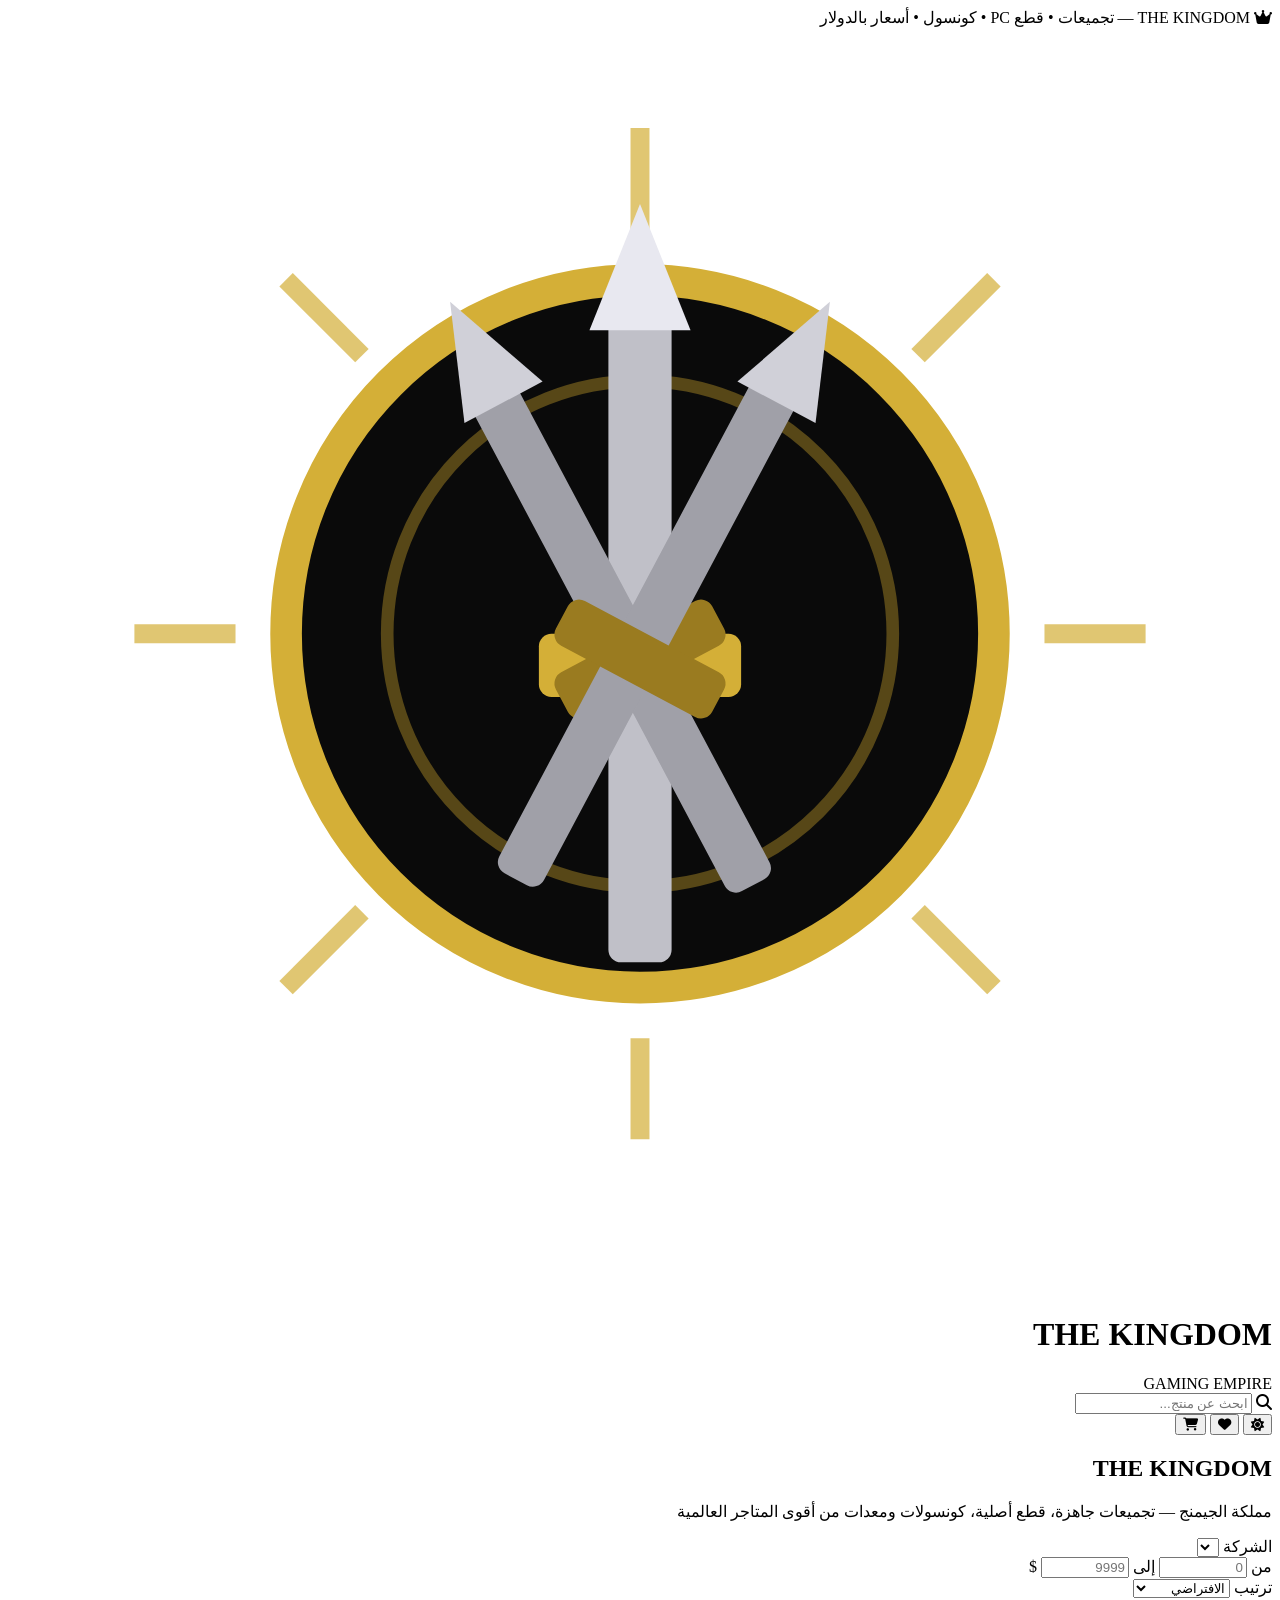
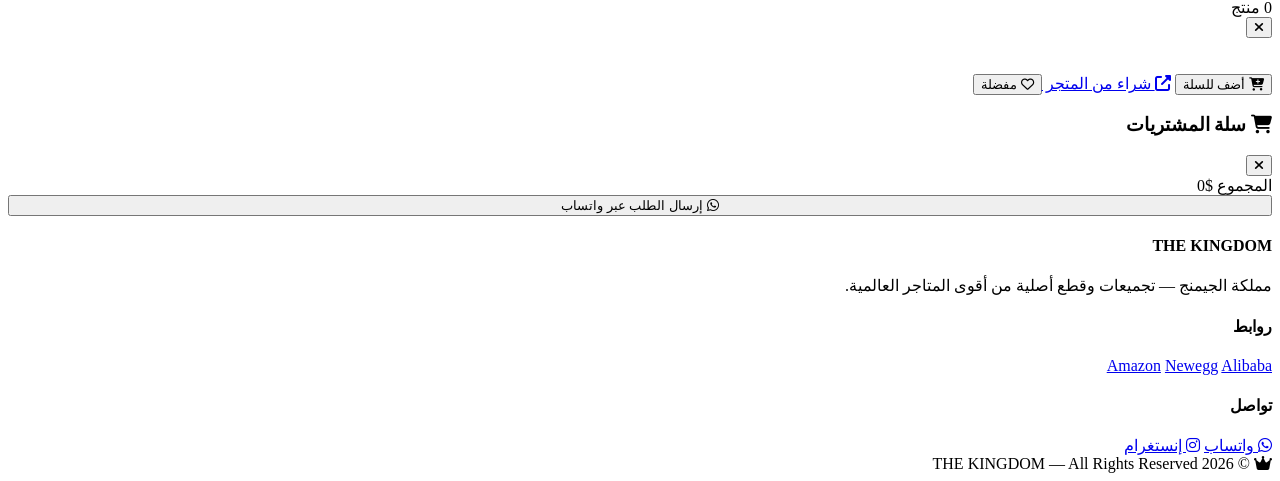
==== index.html @ fa88669b "Add files via upload" ====
<!DOCTYPE html>
<html lang="ar" dir="rtl" data-theme="dark">
<head>
  <meta charset="UTF-8">
  <meta name="viewport" content="width=device-width, initial-scale=1.0">
  <title>THE KINGDOM | متجر الجيمنج</title>
  <meta name="description" content="مملكة الجيمنج — تجميعات جاهزة، قطع PC، كونسول وملحقات">
  <link rel="preconnect" href="https://fonts.googleapis.com">
  <link rel="preconnect" href="https://fonts.gstatic.com" crossorigin>
  <link href="https://fonts.googleapis.com/css2?family=Cairo:wght@400;500;600;700;800&family=Orbitron:wght@600;700;800&display=swap" rel="stylesheet">
  <link rel="stylesheet" href="https://cdnjs.cloudflare.com/ajax/libs/font-awesome/6.5.1/css/all.min.css">
  <link rel="stylesheet" href="css/style.css">
</head>
<body>

  <div class="top-bar">
    <i class="fas fa-crown"></i> THE KINGDOM — تجميعات • قطع PC • كونسول • أسعار بالدولار
  </div>

  <header>
    <div class="header-inner">
      <div class="logo" onclick="location.reload()">
        <svg class="logo-svg" viewBox="0 0 100 100" xmlns="http://www.w3.org/2000/svg">
          <circle cx="50" cy="48" r="28" fill="#0a0a0a" stroke="#d4af37" stroke-width="2.5"/>
          <circle cx="50" cy="48" r="20" fill="none" stroke="#8a7020" stroke-width="1" opacity="0.6"/>
          <g stroke="#d4af37" stroke-width="1.5" opacity="0.7">
            <line x1="50" y1="8" x2="50" y2="16"/><line x1="50" y1="80" x2="50" y2="88"/>
            <line x1="10" y1="48" x2="18" y2="48"/><line x1="82" y1="48" x2="90" y2="48"/>
            <line x1="22" y1="20" x2="28" y2="26"/><line x1="72" y1="70" x2="78" y2="76"/>
            <line x1="78" y1="20" x2="72" y2="26"/><line x1="28" y1="70" x2="22" y2="76"/>
          </g>
          <rect x="47.5" y="22" width="5" height="52" rx="1" fill="#c0c0c8"/>
          <polygon points="50,14 46,24 54,24" fill="#e8e8f0"/>
          <rect x="42" y="48" width="16" height="5" rx="1" fill="#d4af37"/>
          <g transform="rotate(-28 50 50)">
            <rect x="47.5" y="26" width="4" height="44" rx="1" fill="#a0a0a8"/>
            <polygon points="50,18 46.5,27 53.5,27" fill="#d0d0d8"/>
            <rect x="43" y="48" width="14" height="4" rx="1" fill="#9a7b20"/>
          </g>
          <g transform="rotate(28 50 50)">
            <rect x="47.5" y="26" width="4" height="44" rx="1" fill="#a0a0a8"/>
            <polygon points="50,18 46.5,27 53.5,27" fill="#d0d0d8"/>
            <rect x="43" y="48" width="14" height="4" rx="1" fill="#9a7b20"/>
          </g>
        </svg>
        <div class="logo-text">
          <h1>THE KINGDOM</h1>
          <span>GAMING EMPIRE</span>
        </div>
      </div>

      <div class="header-actions">
        <div class="search-box">
          <i class="fas fa-search"></i>
          <input type="text" id="searchInput" placeholder="ابحث عن منتج...">
        </div>
        <button class="icon-btn" id="themeToggle" title="الوضع الليلي/النهاري">
          <i class="fas fa-sun"></i>
        </button>
        <button class="icon-btn" id="favBtn" title="المفضلة">
          <i class="fas fa-heart"></i>
          <span class="badge-count" id="favCount" style="display:none">0</span>
        </button>
        <button class="icon-btn" id="cartBtn" title="السلة">
          <i class="fas fa-shopping-cart"></i>
          <span class="badge-count" id="cartCount" style="display:none">0</span>
        </button>
      </div>
    </div>
  </header>

  <nav class="cat-nav" id="catNav"></nav>

  <section class="hero">
    <h2>THE KINGDOM</h2>
    <p>مملكة الجيمنج — تجميعات جاهزة، قطع أصلية، كونسولات ومعدات من أقوى المتاجر العالمية</p>
  </section>

  <div class="filters-bar">
    <div class="filter-group">
      <label>الشركة</label>
      <select id="brandFilter"></select>
    </div>
    <div class="filter-group">
      <label>من</label>
      <input type="number" id="minPrice" placeholder="0" min="0" style="width:80px">
      <label>إلى</label>
      <input type="number" id="maxPrice" placeholder="9999" min="0" style="width:80px">
      <label>$</label>
    </div>
    <div class="filter-group">
      <label>ترتيب</label>
      <select id="sortBy">
        <option value="default">الافتراضي</option>
        <option value="price-asc">السعر: الأقل</option>
        <option value="price-desc">السعر: الأعلى</option>
        <option value="name">الاسم</option>
      </select>
    </div>
    <span class="results-count" id="resultsCount">0 منتج</span>
  </div>

  <div class="container">
    <div class="products-grid" id="productsGrid"></div>
  </div>

  <!-- Product Modal -->
  <div class="modal-overlay" id="modalOverlay">
    <div class="modal">
      <button class="modal-close" id="modalClose"><i class="fas fa-times"></i></button>
      <div class="modal-body">
        <div class="modal-img">
          <img id="modalImg" src="" alt="">
        </div>
        <div class="modal-info">
          <div class="product-brand" id="modalBrand"></div>
          <h3 id="modalName"></h3>
          <p class="desc" id="modalDesc"></p>
          <ul class="specs" id="modalSpecs"></ul>
          <div class="modal-price" id="modalPrice"></div>
          <div class="modal-actions">
            <button class="btn-primary" id="modalAddCart">
              <i class="fas fa-cart-plus"></i> أضف للسلة
            </button>
            <a class="btn-secondary" id="modalBuy" href="#" target="_blank">
              <i class="fas fa-external-link-alt"></i> شراء من المتجر
            </a>
            <button class="btn-secondary" id="modalFav">
              <i class="far fa-heart"></i> مفضلة
            </button>
          </div>
        </div>
      </div>
    </div>
  </div>

  <!-- Cart Drawer -->
  <div class="cart-overlay" id="cartOverlay"></div>
  <div class="cart-drawer" id="cartDrawer">
    <div class="cart-header">
      <h3><i class="fas fa-shopping-cart"></i> سلة المشتريات</h3>
      <button class="icon-btn" id="cartClose"><i class="fas fa-times"></i></button>
    </div>
    <div class="cart-items" id="cartItems"></div>
    <div class="cart-footer">
      <div class="cart-total">
        <span>المجموع</span>
        <span id="cartTotal">$0</span>
      </div>
      <button class="btn-primary" id="checkoutBtn" style="width:100%;justify-content:center">
        <i class="fab fa-whatsapp"></i> إرسال الطلب عبر واتساب
      </button>
    </div>
  </div>

  <!-- Toast -->
  <div class="toast" id="toast"></div>

  <footer>
    <div class="footer-inner">
      <div class="footer-col">
        <h4>THE KINGDOM</h4>
        <p>مملكة الجيمنج — تجميعات وقطع أصلية من أقوى المتاجر العالمية.</p>
      </div>
      <div class="footer-col">
        <h4>روابط</h4>
        <a href="https://www.amazon.com" target="_blank">Amazon</a>
        <a href="https://www.newegg.com" target="_blank">Newegg</a>
        <a href="https://www.alibaba.com" target="_blank">Alibaba</a>
      </div>
      <div class="footer-col">
        <h4>تواصل</h4>
        <a href="https://wa.me/9647000000000" target="_blank"><i class="fab fa-whatsapp"></i> واتساب</a>
        <a href="https://www.instagram.com" target="_blank"><i class="fab fa-instagram"></i> إنستغرام</a>
      </div>
    </div>
    <div class="footer-bottom">
      <i class="fas fa-crown" style="color:var(--gold-dim)"></i>
      © 2026 THE KINGDOM — All Rights Reserved
    </div>
  </footer>

  <!-- StatCounter (اختياري - ضع كودك هنا) -->
  <!--
  <script type="text/javascript">
  var sc_project=13340650;
  var sc_invisible=1;
  var sc_security="b00a7797";
  </script>
  <script type="text/javascript" src="https://www.statcounter.com/counter/counter.js" async></script>
  -->

  <script src="js/data.js"></script>
  <script src="js/app.js"></script>
</body>
</html>
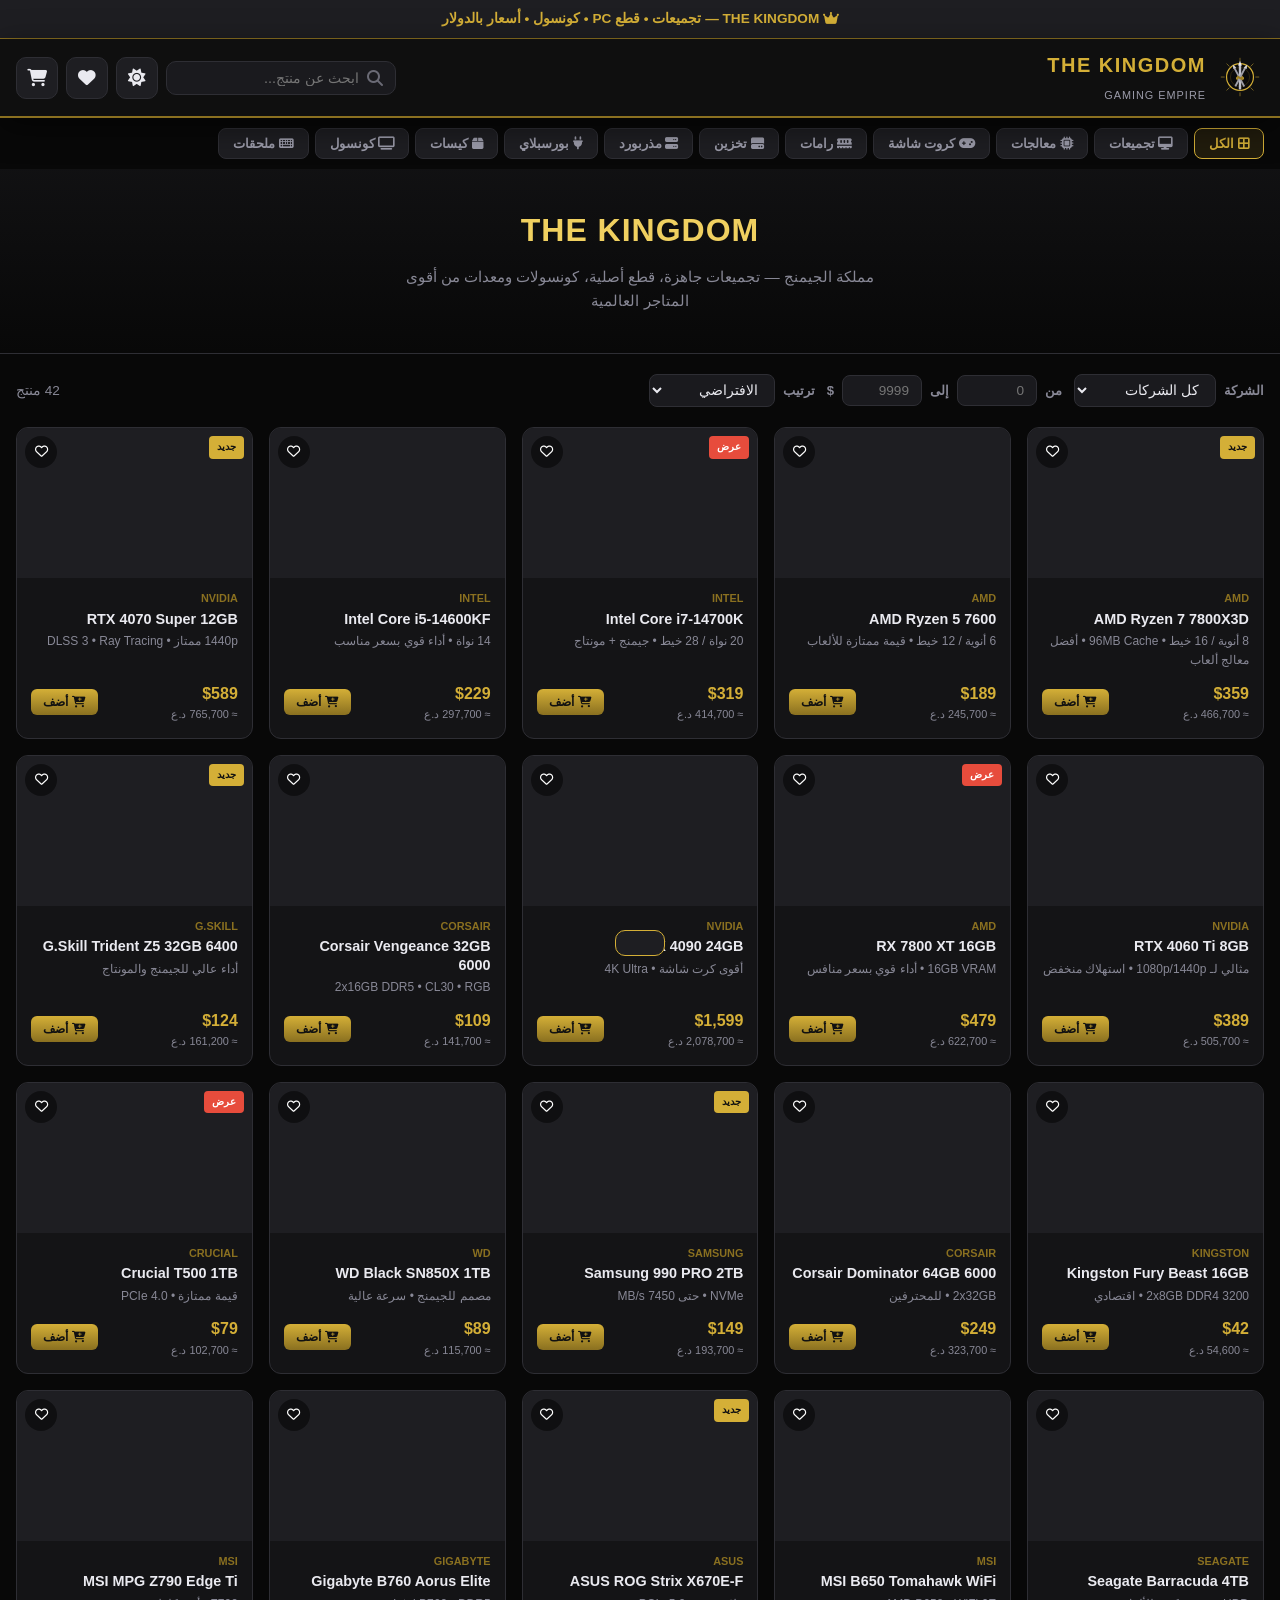
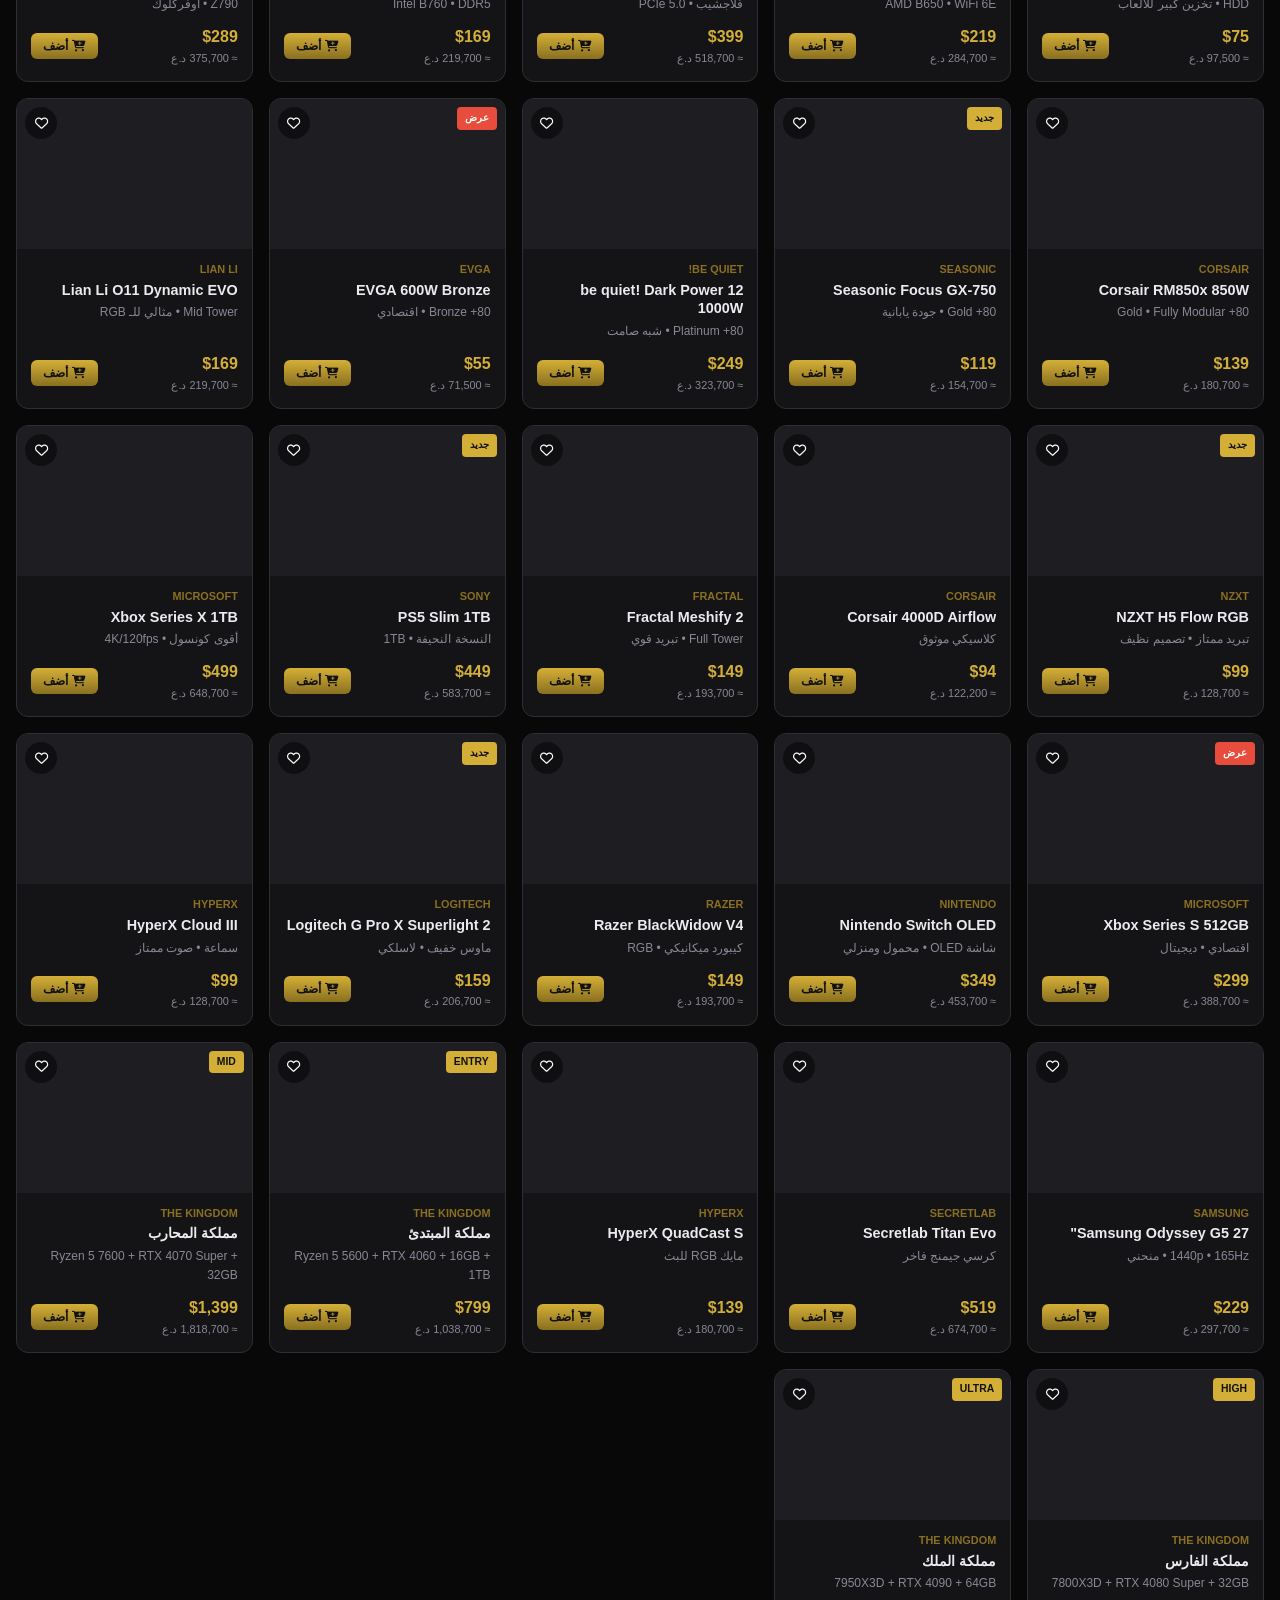
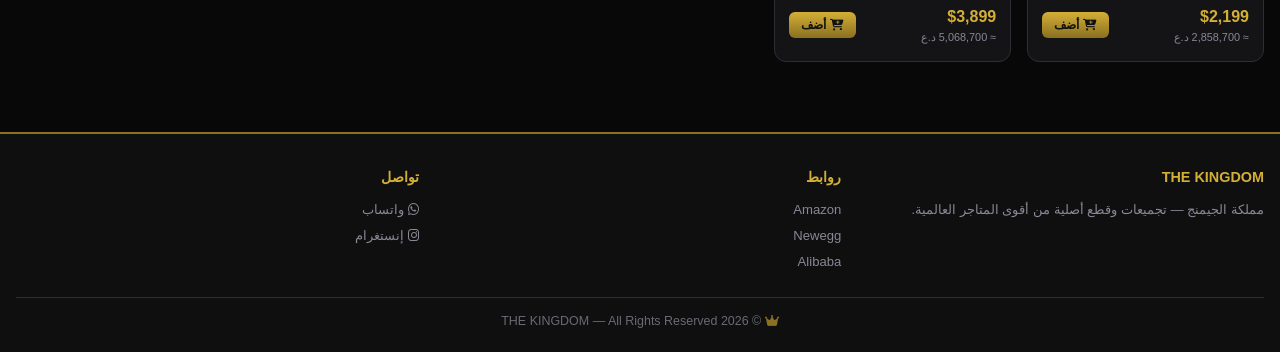
==== commit 4ab9f76a: "Rename index-fixed.html to index.html" ====
--- a/index.html
+++ b/index.html
@@ -9,7 +9,7 @@
   <link rel="preconnect" href="https://fonts.gstatic.com" crossorigin>
   <link href="https://fonts.googleapis.com/css2?family=Cairo:wght@400;500;600;700;800&family=Orbitron:wght@600;700;800&display=swap" rel="stylesheet">
   <link rel="stylesheet" href="https://cdnjs.cloudflare.com/ajax/libs/font-awesome/6.5.1/css/all.min.css">
-  <link rel="stylesheet" href="css/style.css">
+  <link rel="stylesheet" href="style.css">
 </head>
 <body>
 
@@ -190,7 +190,7 @@
   <script type="text/javascript" src="https://www.statcounter.com/counter/counter.js" async></script>
   -->
 
-  <script src="js/data.js"></script>
-  <script src="js/app.js"></script>
+  <script src="data.js"></script>
+  <script src="app.js"></script>
 </body>
 </html>
--- a/style.css
+++ b/style.css
@@ -0,0 +1,816 @@
+/* ========== THE KINGDOM - Main Styles ========== */
+:root {
+  --black: #080808;
+  --black-2: #0f0f0f;
+  --lead: #1e1e22;
+  --lead-2: #2a2a30;
+  --gray: #6a6a75;
+  --gray-light: #9a9aa8;
+  --gold: #d4af37;
+  --gold-bright: #f0d060;
+  --gold-dim: #8a7020;
+  --text: #eaeaf0;
+  --text-muted: #888896;
+  --card: #141416;
+  --border: #2e2e34;
+  --success: #2ecc71;
+  --danger: #e74c3c;
+  --bg: #080808;
+  --header-bg: #0f0f0f;
+  --input-bg: #1a1a1e;
+  --shadow: 0 8px 32px rgba(0,0,0,0.5);
+}
+
+[data-theme="light"] {
+  --black: #f5f5f7;
+  --black-2: #ffffff;
+  --lead: #e8e8ec;
+  --lead-2: #d0d0d8;
+  --gray: #6a6a75;
+  --gray-light: #555560;
+  --gold: #b8860b;
+  --gold-bright: #d4a017;
+  --gold-dim: #8a7020;
+  --text: #1a1a22;
+  --text-muted: #5a5a68;
+  --card: #ffffff;
+  --border: #d8d8e0;
+  --bg: #f0f0f4;
+  --header-bg: #ffffff;
+  --input-bg: #f0f0f4;
+  --shadow: 0 8px 32px rgba(0,0,0,0.1);
+}
+
+* { margin: 0; padding: 0; box-sizing: border-box; }
+
+body {
+  font-family: 'Cairo', sans-serif;
+  background: var(--bg);
+  color: var(--text);
+  line-height: 1.6;
+  min-height: 100vh;
+  transition: background 0.3s, color 0.3s;
+}
+
+a { text-decoration: none; color: inherit; }
+
+/* ========== Top Bar ========== */
+.top-bar {
+  background: var(--lead);
+  border-bottom: 1px solid var(--gold-dim);
+  text-align: center;
+  padding: 8px 16px;
+  font-size: 0.85rem;
+  color: var(--gold);
+  font-weight: 600;
+}
+
+/* ========== Header ========== */
+header {
+  background: var(--header-bg);
+  border-bottom: 2px solid var(--gold-dim);
+  position: sticky;
+  top: 0;
+  z-index: 300;
+  box-shadow: var(--shadow);
+}
+
+.header-inner {
+  max-width: 1300px;
+  margin: 0 auto;
+  padding: 10px 16px;
+  display: flex;
+  align-items: center;
+  justify-content: space-between;
+  gap: 12px;
+  flex-wrap: wrap;
+}
+
+.logo {
+  display: flex;
+  align-items: center;
+  gap: 10px;
+  cursor: pointer;
+}
+
+.logo-svg { width: 48px; height: 48px; flex-shrink: 0; }
+
+.logo-text h1 {
+  font-family: 'Orbitron', sans-serif;
+  font-size: 1.25rem;
+  font-weight: 800;
+  color: var(--gold);
+  letter-spacing: 1.5px;
+}
+
+.logo-text span {
+  font-size: 0.68rem;
+  color: var(--gray-light);
+  letter-spacing: 1px;
+}
+
+.header-actions {
+  display: flex;
+  align-items: center;
+  gap: 8px;
+  flex-wrap: wrap;
+}
+
+.search-box {
+  display: flex;
+  align-items: center;
+  background: var(--input-bg);
+  border: 1px solid var(--border);
+  border-radius: 10px;
+  padding: 8px 12px;
+  gap: 8px;
+  min-width: 180px;
+  flex: 1;
+  max-width: 320px;
+}
+
+.search-box input {
+  background: transparent;
+  border: none;
+  outline: none;
+  color: var(--text);
+  font-family: inherit;
+  font-size: 0.9rem;
+  width: 100%;
+}
+
+.search-box i { color: var(--gray); }
+
+.icon-btn {
+  background: var(--lead);
+  border: 1px solid var(--border);
+  color: var(--text);
+  width: 42px;
+  height: 42px;
+  border-radius: 10px;
+  display: flex;
+  align-items: center;
+  justify-content: center;
+  cursor: pointer;
+  position: relative;
+  transition: all 0.2s;
+  font-size: 1.1rem;
+}
+
+.icon-btn:hover {
+  border-color: var(--gold);
+  color: var(--gold);
+}
+
+.badge-count {
+  position: absolute;
+  top: -4px;
+  left: -4px;
+  background: var(--danger);
+  color: #fff;
+  font-size: 0.65rem;
+  font-weight: 800;
+  min-width: 18px;
+  height: 18px;
+  border-radius: 50%;
+  display: flex;
+  align-items: center;
+  justify-content: center;
+  padding: 0 4px;
+}
+
+/* ========== Nav Categories ========== */
+.cat-nav {
+  max-width: 1300px;
+  margin: 0 auto;
+  padding: 10px 16px;
+  display: flex;
+  gap: 6px;
+  flex-wrap: wrap;
+  overflow-x: auto;
+}
+
+.cat-btn {
+  background: var(--lead);
+  border: 1px solid var(--border);
+  color: var(--gray-light);
+  padding: 7px 14px;
+  border-radius: 8px;
+  font-family: inherit;
+  font-weight: 600;
+  font-size: 0.82rem;
+  cursor: pointer;
+  white-space: nowrap;
+  transition: all 0.2s;
+}
+
+.cat-btn:hover, .cat-btn.active {
+  background: rgba(212,175,55,0.12);
+  border-color: var(--gold);
+  color: var(--gold);
+}
+
+/* ========== Hero ========== */
+.hero {
+  padding: 36px 16px 40px;
+  text-align: center;
+  border-bottom: 1px solid var(--border);
+  background: linear-gradient(180deg, rgba(30,30,34,0.4) 0%, transparent 100%);
+}
+
+[data-theme="light"] .hero {
+  background: linear-gradient(180deg, rgba(212,175,55,0.08) 0%, transparent 100%);
+}
+
+.hero h2 {
+  font-family: 'Orbitron', sans-serif;
+  font-size: 2rem;
+  color: var(--gold-bright);
+  margin-bottom: 8px;
+  letter-spacing: 1px;
+}
+
+.hero p {
+  color: var(--text-muted);
+  max-width: 480px;
+  margin: 0 auto;
+  font-size: 0.95rem;
+}
+
+/* ========== Filters Bar ========== */
+.filters-bar {
+  max-width: 1300px;
+  margin: 20px auto 0;
+  padding: 0 16px;
+  display: flex;
+  gap: 12px;
+  flex-wrap: wrap;
+  align-items: center;
+}
+
+.filter-group {
+  display: flex;
+  align-items: center;
+  gap: 8px;
+}
+
+.filter-group label {
+  font-size: 0.82rem;
+  color: var(--text-muted);
+  font-weight: 600;
+}
+
+.filter-group select,
+.filter-group input {
+  background: var(--input-bg);
+  border: 1px solid var(--border);
+  color: var(--text);
+  padding: 7px 12px;
+  border-radius: 8px;
+  font-family: inherit;
+  font-size: 0.85rem;
+  outline: none;
+}
+
+.filter-group select:focus,
+.filter-group input:focus {
+  border-color: var(--gold);
+}
+
+.results-count {
+  margin-right: auto;
+  font-size: 0.85rem;
+  color: var(--text-muted);
+}
+
+/* ========== Products Grid ========== */
+.container {
+  max-width: 1300px;
+  margin: 0 auto;
+  padding: 20px 16px 50px;
+}
+
+.products-grid {
+  display: grid;
+  grid-template-columns: repeat(auto-fill, minmax(220px, 1fr));
+  gap: 16px;
+}
+
+.product-card {
+  background: var(--card);
+  border: 1px solid var(--border);
+  border-radius: 12px;
+  overflow: hidden;
+  transition: all 0.25s;
+  display: flex;
+  flex-direction: column;
+  cursor: pointer;
+}
+
+.product-card:hover {
+  border-color: var(--gold-dim);
+  transform: translateY(-4px);
+  box-shadow: var(--shadow);
+}
+
+.product-img {
+  height: 150px;
+  background: var(--lead);
+  position: relative;
+  overflow: hidden;
+}
+
+.product-img img {
+  width: 100%;
+  height: 100%;
+  object-fit: cover;
+  transition: transform 0.3s;
+}
+
+.product-card:hover .product-img img {
+  transform: scale(1.05);
+}
+
+.product-badge {
+  position: absolute;
+  top: 8px;
+  right: 8px;
+  background: var(--gold);
+  color: #111;
+  font-size: 0.65rem;
+  font-weight: 800;
+  padding: 3px 8px;
+  border-radius: 4px;
+  z-index: 2;
+}
+
+.product-badge.sale { background: var(--danger); color: #fff; }
+
+.fav-btn {
+  position: absolute;
+  top: 8px;
+  left: 8px;
+  background: rgba(0,0,0,0.5);
+  border: none;
+  color: #fff;
+  width: 32px;
+  height: 32px;
+  border-radius: 50%;
+  cursor: pointer;
+  display: flex;
+  align-items: center;
+  justify-content: center;
+  z-index: 2;
+  transition: all 0.2s;
+}
+
+.fav-btn.active, .fav-btn:hover { color: #e74c3c; }
+
+.product-body {
+  padding: 12px 14px 14px;
+  flex: 1;
+  display: flex;
+  flex-direction: column;
+}
+
+.product-brand {
+  font-size: 0.68rem;
+  color: var(--gold-dim);
+  font-weight: 700;
+  text-transform: uppercase;
+  margin-bottom: 2px;
+}
+
+.product-name {
+  font-size: 0.9rem;
+  font-weight: 700;
+  margin-bottom: 4px;
+  line-height: 1.3;
+  display: -webkit-box;
+  -webkit-line-clamp: 2;
+  -webkit-box-orient: vertical;
+  overflow: hidden;
+}
+
+.product-desc {
+  font-size: 0.75rem;
+  color: var(--text-muted);
+  margin-bottom: 10px;
+  flex: 1;
+  display: -webkit-box;
+  -webkit-line-clamp: 2;
+  -webkit-box-orient: vertical;
+  overflow: hidden;
+}
+
+.product-footer {
+  display: flex;
+  align-items: center;
+  justify-content: space-between;
+  gap: 8px;
+}
+
+.price {
+  font-family: 'Orbitron', sans-serif;
+  font-size: 1rem;
+  font-weight: 700;
+  color: var(--gold);
+}
+
+.price .iqd {
+  display: block;
+  font-size: 0.68rem;
+  color: var(--text-muted);
+  font-family: 'Cairo', sans-serif;
+  font-weight: 500;
+}
+
+.add-cart-btn {
+  background: linear-gradient(180deg, var(--gold), var(--gold-dim));
+  color: #111;
+  border: none;
+  padding: 6px 12px;
+  border-radius: 6px;
+  font-family: inherit;
+  font-weight: 800;
+  font-size: 0.75rem;
+  cursor: pointer;
+  transition: all 0.2s;
+  display: flex;
+  align-items: center;
+  gap: 4px;
+}
+
+.add-cart-btn:hover {
+  background: linear-gradient(180deg, var(--gold-bright), var(--gold));
+}
+
+/* ========== Empty State ========== */
+.empty-state {
+  text-align: center;
+  padding: 60px 20px;
+  color: var(--text-muted);
+}
+
+.empty-state i {
+  font-size: 3rem;
+  color: var(--gold-dim);
+  margin-bottom: 12px;
+}
+
+/* ========== Modal ========== */
+.modal-overlay {
+  position: fixed;
+  inset: 0;
+  background: rgba(0,0,0,0.75);
+  z-index: 500;
+  display: none;
+  align-items: center;
+  justify-content: center;
+  padding: 16px;
+  backdrop-filter: blur(4px);
+}
+
+.modal-overlay.open { display: flex; }
+
+.modal {
+  background: var(--card);
+  border: 1px solid var(--border);
+  border-radius: 16px;
+  max-width: 700px;
+  width: 100%;
+  max-height: 90vh;
+  overflow-y: auto;
+  position: relative;
+  animation: modalIn 0.25s ease;
+}
+
+@keyframes modalIn {
+  from { opacity: 0; transform: translateY(20px); }
+  to { opacity: 1; transform: translateY(0); }
+}
+
+.modal-close {
+  position: absolute;
+  top: 12px;
+  left: 12px;
+  background: var(--lead);
+  border: 1px solid var(--border);
+  color: var(--text);
+  width: 36px;
+  height: 36px;
+  border-radius: 50%;
+  cursor: pointer;
+  z-index: 10;
+  display: flex;
+  align-items: center;
+  justify-content: center;
+}
+
+.modal-body {
+  display: grid;
+  grid-template-columns: 1fr 1fr;
+  gap: 0;
+}
+
+@media (max-width: 600px) {
+  .modal-body { grid-template-columns: 1fr; }
+}
+
+.modal-img {
+  height: 280px;
+  background: var(--lead);
+  overflow: hidden;
+}
+
+.modal-img img {
+  width: 100%;
+  height: 100%;
+  object-fit: cover;
+}
+
+.modal-info {
+  padding: 24px;
+}
+
+.modal-info .product-brand {
+  margin-bottom: 6px;
+}
+
+.modal-info h3 {
+  font-size: 1.3rem;
+  margin-bottom: 10px;
+  color: var(--gold-bright);
+}
+
+.modal-info .desc {
+  font-size: 0.9rem;
+  color: var(--text-muted);
+  margin-bottom: 16px;
+  line-height: 1.7;
+}
+
+.modal-info .specs {
+  list-style: none;
+  margin-bottom: 16px;
+  font-size: 0.85rem;
+}
+
+.modal-info .specs li {
+  padding: 4px 0;
+  border-bottom: 1px solid var(--border);
+  color: var(--text-muted);
+}
+
+.modal-info .specs li strong {
+  color: var(--text);
+}
+
+.modal-price {
+  font-family: 'Orbitron', sans-serif;
+  font-size: 1.5rem;
+  color: var(--gold);
+  margin-bottom: 16px;
+}
+
+.modal-actions {
+  display: flex;
+  gap: 10px;
+  flex-wrap: wrap;
+}
+
+.btn-primary {
+  background: linear-gradient(180deg, var(--gold), var(--gold-dim));
+  color: #111;
+  border: none;
+  padding: 10px 20px;
+  border-radius: 8px;
+  font-family: inherit;
+  font-weight: 800;
+  font-size: 0.9rem;
+  cursor: pointer;
+  display: flex;
+  align-items: center;
+  gap: 6px;
+}
+
+.btn-secondary {
+  background: var(--lead);
+  border: 1px solid var(--border);
+  color: var(--text);
+  padding: 10px 20px;
+  border-radius: 8px;
+  font-family: inherit;
+  font-weight: 700;
+  font-size: 0.9rem;
+  cursor: pointer;
+  display: flex;
+  align-items: center;
+  gap: 6px;
+}
+
+.btn-secondary:hover { border-color: var(--gold); color: var(--gold); }
+
+/* ========== Cart Drawer ========== */
+.cart-overlay {
+  position: fixed;
+  inset: 0;
+  background: rgba(0,0,0,0.6);
+  z-index: 400;
+  display: none;
+}
+
+.cart-overlay.open { display: block; }
+
+.cart-drawer {
+  position: fixed;
+  top: 0;
+  left: 0;
+  width: 360px;
+  max-width: 95vw;
+  height: 100%;
+  background: var(--card);
+  border-right: 1px solid var(--border);
+  z-index: 450;
+  transform: translateX(-100%);
+  transition: transform 0.3s ease;
+  display: flex;
+  flex-direction: column;
+}
+
+.cart-drawer.open { transform: translateX(0); }
+
+.cart-header {
+  padding: 16px;
+  border-bottom: 1px solid var(--border);
+  display: flex;
+  align-items: center;
+  justify-content: space-between;
+}
+
+.cart-header h3 {
+  font-size: 1.1rem;
+  color: var(--gold);
+  display: flex;
+  align-items: center;
+  gap: 8px;
+}
+
+.cart-items {
+  flex: 1;
+  overflow-y: auto;
+  padding: 12px;
+}
+
+.cart-item {
+  display: flex;
+  gap: 12px;
+  padding: 12px;
+  border: 1px solid var(--border);
+  border-radius: 10px;
+  margin-bottom: 10px;
+  background: var(--lead);
+}
+
+.cart-item img {
+  width: 60px;
+  height: 60px;
+  object-fit: cover;
+  border-radius: 8px;
+}
+
+.cart-item-info { flex: 1; }
+
+.cart-item-info h4 {
+  font-size: 0.85rem;
+  margin-bottom: 4px;
+}
+
+.cart-item-info .price {
+  font-size: 0.9rem;
+}
+
+.cart-item-qty {
+  display: flex;
+  align-items: center;
+  gap: 8px;
+  margin-top: 6px;
+}
+
+.cart-item-qty button {
+  width: 26px;
+  height: 26px;
+  border-radius: 6px;
+  border: 1px solid var(--border);
+  background: var(--card);
+  color: var(--text);
+  cursor: pointer;
+  font-weight: 700;
+}
+
+.cart-item-remove {
+  background: none;
+  border: none;
+  color: var(--danger);
+  cursor: pointer;
+  font-size: 1rem;
+  padding: 4px;
+}
+
+.cart-footer {
+  padding: 16px;
+  border-top: 1px solid var(--border);
+}
+
+.cart-total {
+  display: flex;
+  justify-content: space-between;
+  font-size: 1.1rem;
+  font-weight: 800;
+  margin-bottom: 12px;
+  color: var(--gold);
+}
+
+.cart-empty {
+  text-align: center;
+  padding: 40px 20px;
+  color: var(--text-muted);
+}
+
+.cart-empty i {
+  font-size: 2.5rem;
+  margin-bottom: 10px;
+  color: var(--gold-dim);
+}
+
+/* ========== Toast ========== */
+.toast {
+  position: fixed;
+  bottom: 24px;
+  left: 50%;
+  transform: translateX(-50%) translateY(80px);
+  background: var(--lead);
+  border: 1px solid var(--gold);
+  color: var(--text);
+  padding: 12px 24px;
+  border-radius: 10px;
+  z-index: 600;
+  font-weight: 600;
+  font-size: 0.9rem;
+  transition: transform 0.3s;
+  display: flex;
+  align-items: center;
+  gap: 8px;
+}
+
+.toast.show { transform: translateX(-50%) translateY(0); }
+
+/* ========== Footer ========== */
+footer {
+  background: var(--header-bg);
+  border-top: 2px solid var(--gold-dim);
+  padding: 32px 16px 20px;
+  margin-top: 20px;
+}
+
+.footer-inner {
+  max-width: 1300px;
+  margin: 0 auto 20px;
+  display: grid;
+  grid-template-columns: repeat(auto-fit, minmax(160px, 1fr));
+  gap: 20px;
+}
+
+.footer-col h4 {
+  font-family: 'Orbitron', sans-serif;
+  color: var(--gold);
+  font-size: 0.9rem;
+  margin-bottom: 10px;
+}
+
+.footer-col p, .footer-col a {
+  color: var(--text-muted);
+  font-size: 0.82rem;
+  display: block;
+  margin-bottom: 5px;
+}
+
+.footer-col a:hover { color: var(--gold); }
+
+.footer-bottom {
+  text-align: center;
+  padding-top: 14px;
+  border-top: 1px solid var(--border);
+  color: var(--gray);
+  font-size: 0.78rem;
+}
+
+/* ========== Responsive ========== */
+@media (max-width: 600px) {
+  .hero h2 { font-size: 1.4rem; }
+  .logo-text h1 { font-size: 1rem; }
+  .search-box { min-width: 120px; max-width: 100%; order: 10; flex-basis: 100%; }
+  .products-grid { grid-template-columns: repeat(auto-fill, minmax(150px, 1fr)); gap: 10px; }
+  .product-img { height: 120px; }
+  .filters-bar { flex-direction: column; align-items: stretch; }
+}
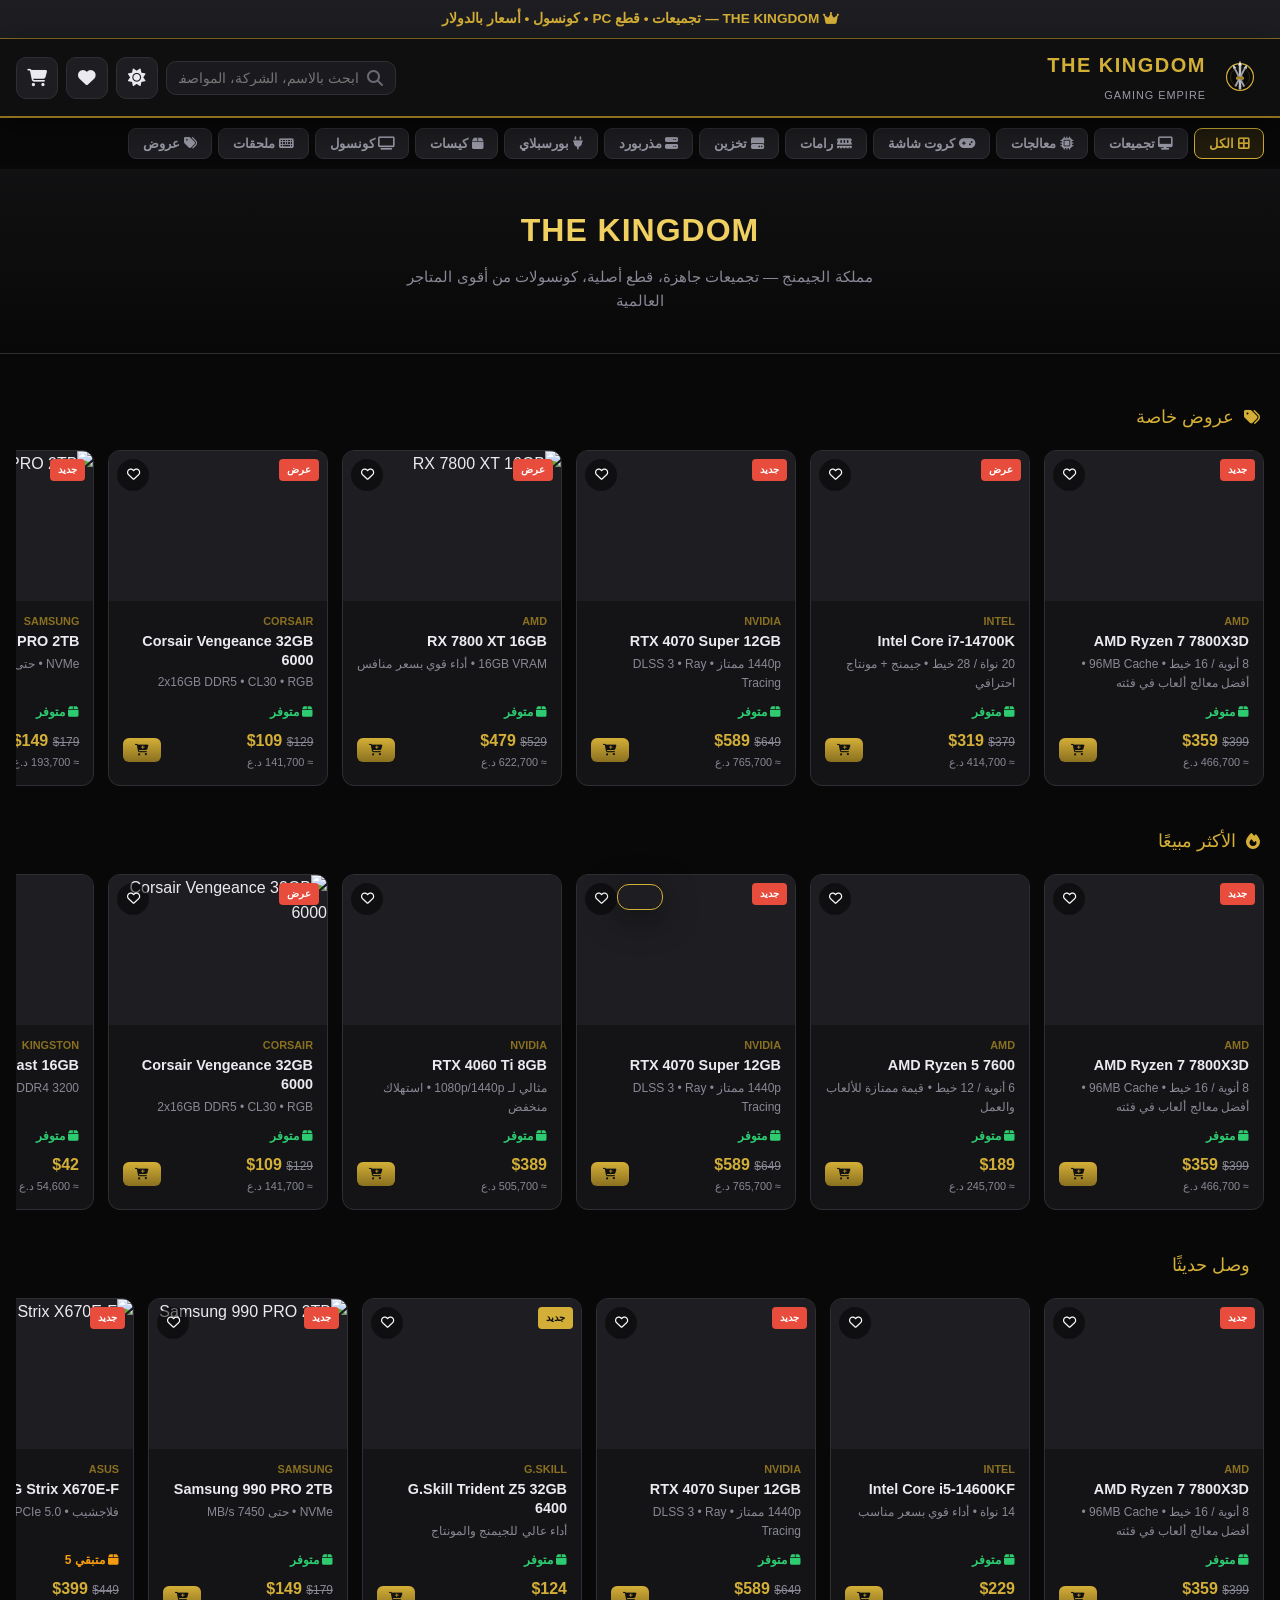
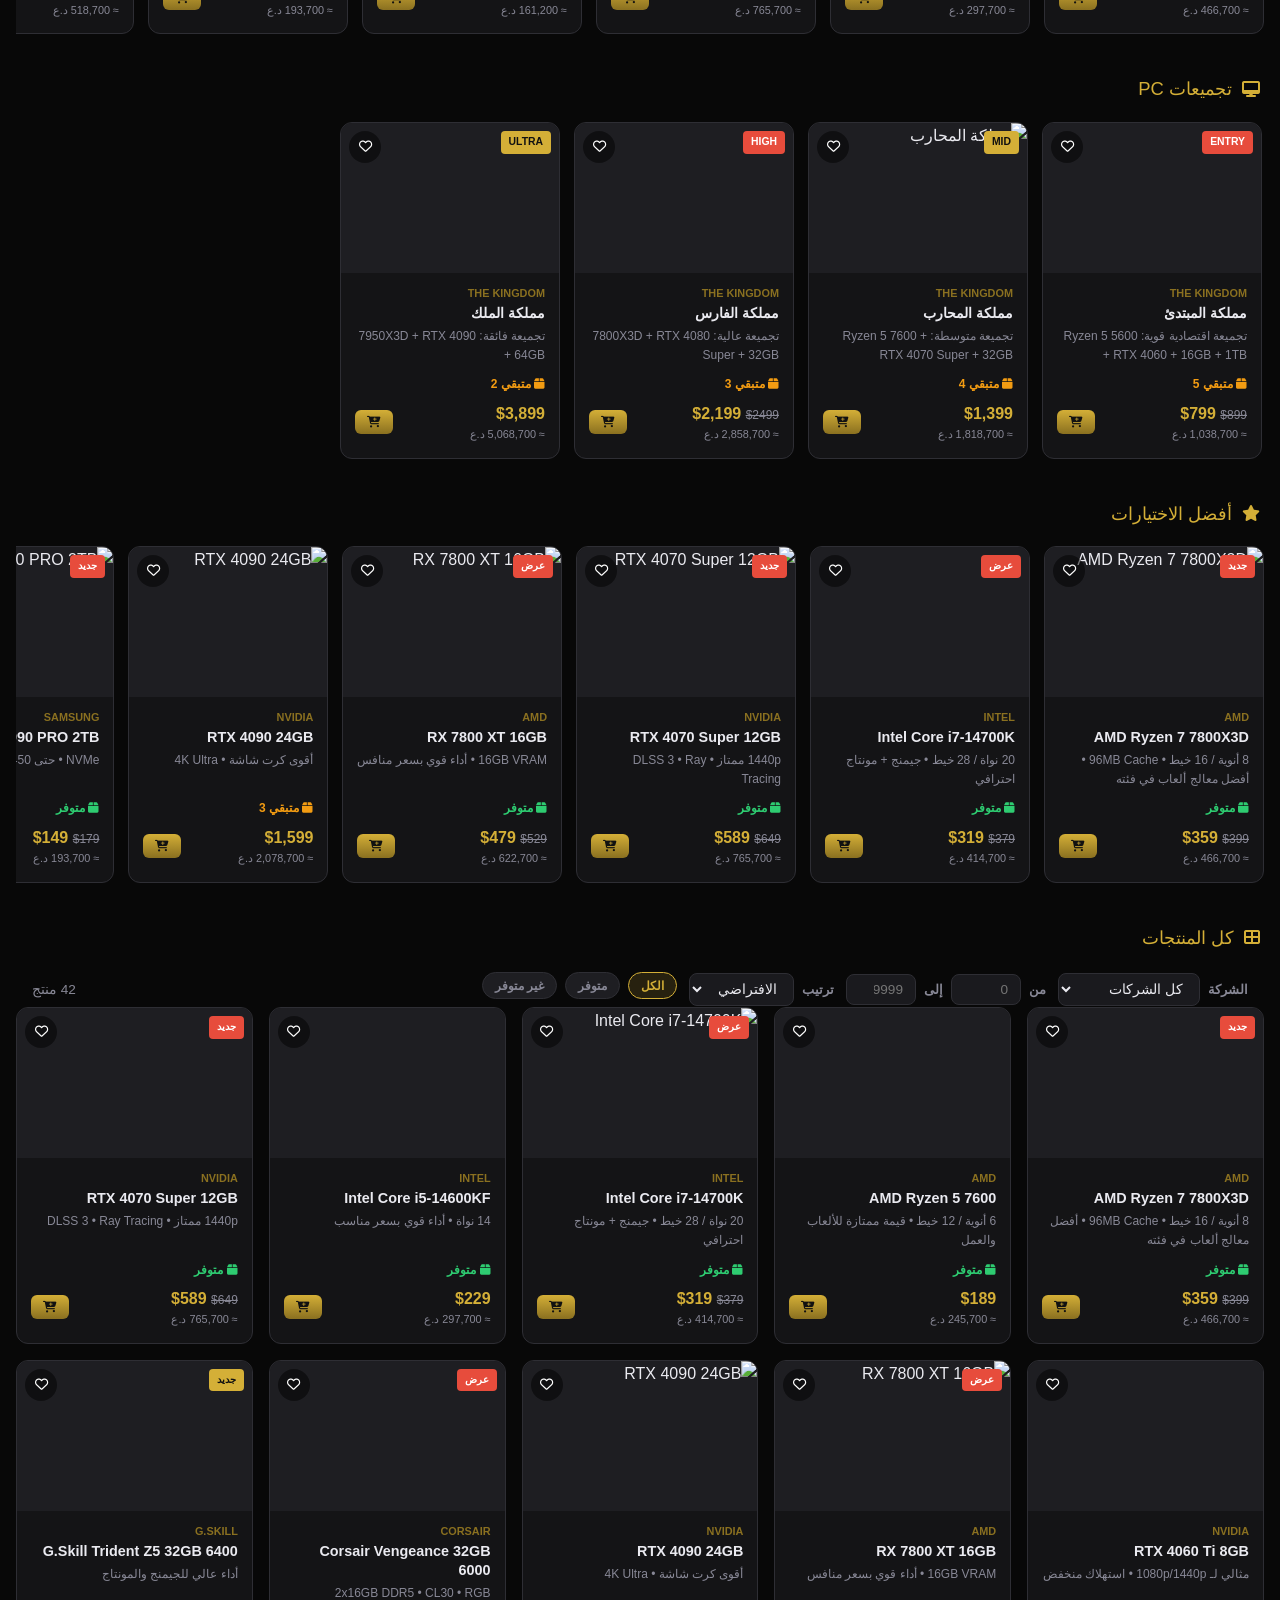
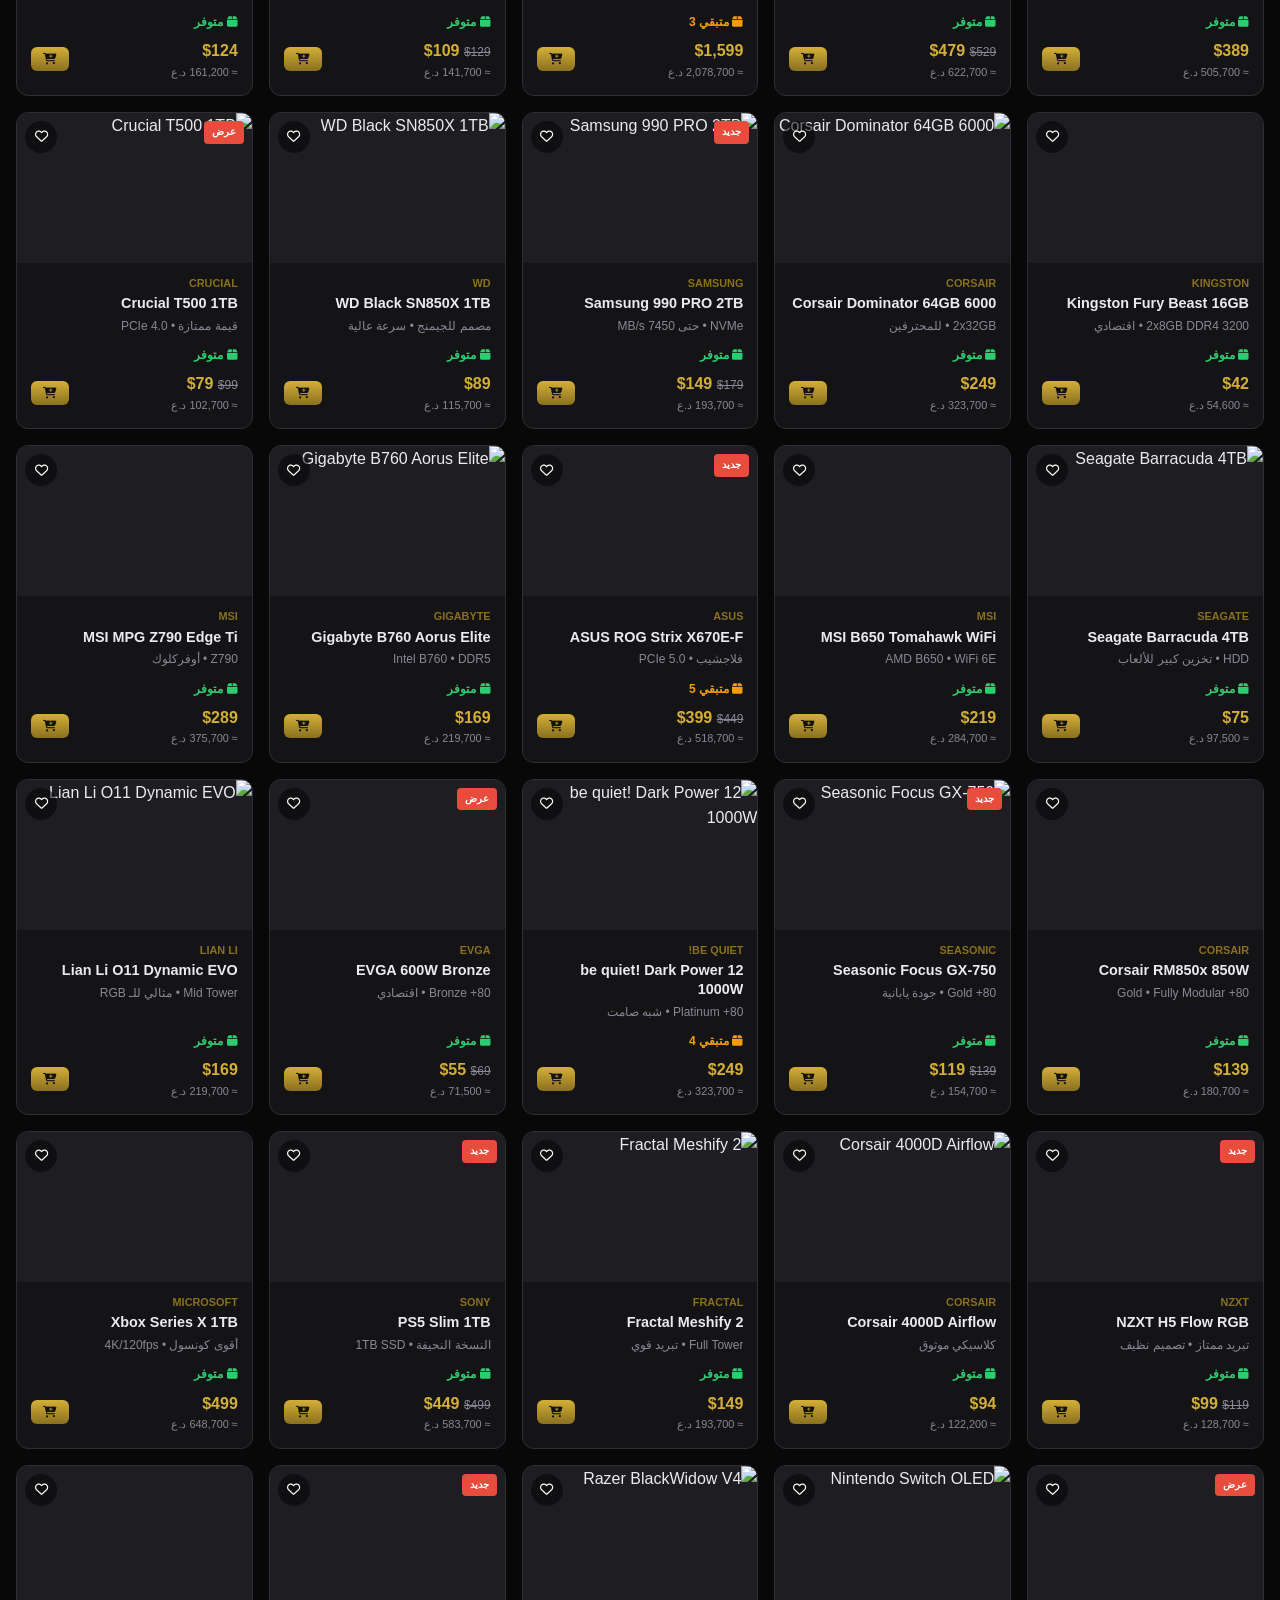
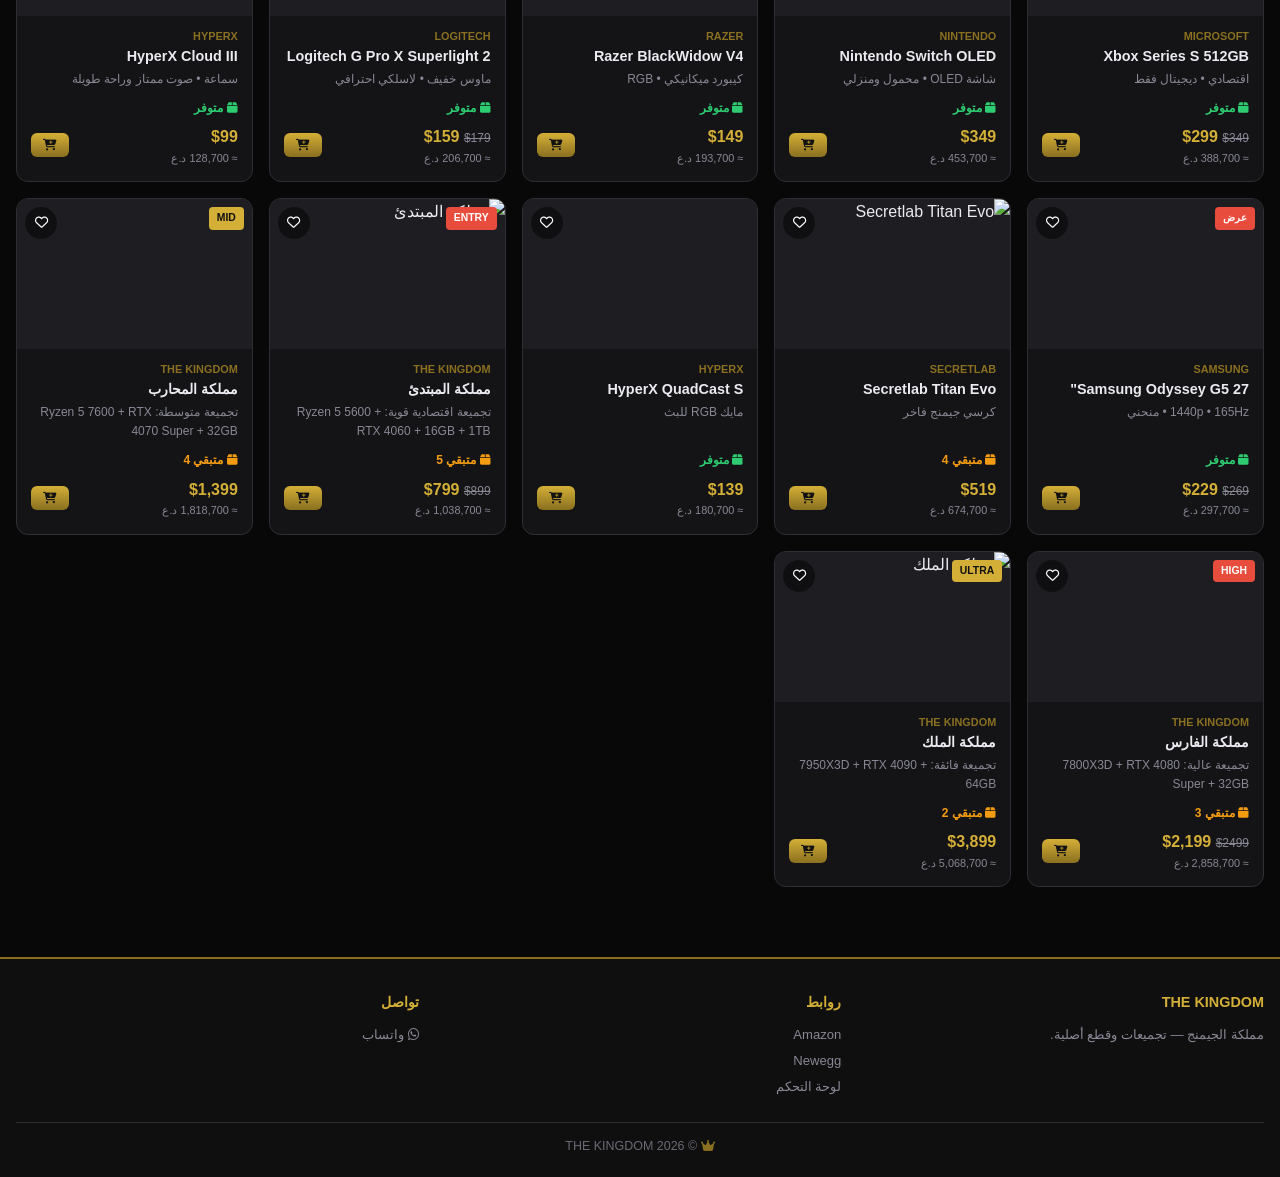
==== commit e70254cc: "Add files via upload" ====
--- a/index.html
+++ b/index.html
@@ -2,9 +2,14 @@
 <html lang="ar" dir="rtl" data-theme="dark">
 <head>
   <meta charset="UTF-8">
-  <meta name="viewport" content="width=device-width, initial-scale=1.0">
+  <meta name="viewport" content="width=device-width, initial-scale=1.0, viewport-fit=cover">
   <title>THE KINGDOM | متجر الجيمنج</title>
-  <meta name="description" content="مملكة الجيمنج — تجميعات جاهزة، قطع PC، كونسول وملحقات">
+  <meta name="description" content="مملكة الجيمنج — تجميعات جاهزة، قطع PC، كونسول وملحقات بأسعار بالدولار">
+  <meta property="og:title" content="THE KINGDOM | متجر الجيمنج">
+  <meta property="og:description" content="تجميعات وقطع أصلية من أقوى المتاجر العالمية">
+  <meta property="og:type" content="website">
+  <meta name="theme-color" content="#080808">
+  <link rel="icon" href="data:image/svg+xml,<svg xmlns='http://www.w3.org/2000/svg' viewBox='0 0 100 100'><text y='.9em' font-size='90'>⚔️</text></svg>">
   <link rel="preconnect" href="https://fonts.googleapis.com">
   <link rel="preconnect" href="https://fonts.gstatic.com" crossorigin>
   <link href="https://fonts.googleapis.com/css2?family=Cairo:wght@400;500;600;700;800&family=Orbitron:wght@600;700;800&display=swap" rel="stylesheet">
@@ -13,128 +18,100 @@
 </head>
 <body>
 
+  <div class="loading-overlay" id="loader">
+    <div class="loader-ring"></div>
+    <div style="color:var(--gold);font-family:Orbitron,sans-serif;font-weight:700">THE KINGDOM</div>
+  </div>
+
   <div class="top-bar">
     <i class="fas fa-crown"></i> THE KINGDOM — تجميعات • قطع PC • كونسول • أسعار بالدولار
   </div>
 
   <header>
     <div class="header-inner">
-      <div class="logo" onclick="location.reload()">
+      <div class="logo" onclick="location.hash='home';location.reload()">
         <svg class="logo-svg" viewBox="0 0 100 100" xmlns="http://www.w3.org/2000/svg">
           <circle cx="50" cy="48" r="28" fill="#0a0a0a" stroke="#d4af37" stroke-width="2.5"/>
           <circle cx="50" cy="48" r="20" fill="none" stroke="#8a7020" stroke-width="1" opacity="0.6"/>
-          <g stroke="#d4af37" stroke-width="1.5" opacity="0.7">
-            <line x1="50" y1="8" x2="50" y2="16"/><line x1="50" y1="80" x2="50" y2="88"/>
-            <line x1="10" y1="48" x2="18" y2="48"/><line x1="82" y1="48" x2="90" y2="48"/>
-            <line x1="22" y1="20" x2="28" y2="26"/><line x1="72" y1="70" x2="78" y2="76"/>
-            <line x1="78" y1="20" x2="72" y2="26"/><line x1="28" y1="70" x2="22" y2="76"/>
-          </g>
           <rect x="47.5" y="22" width="5" height="52" rx="1" fill="#c0c0c8"/>
           <polygon points="50,14 46,24 54,24" fill="#e8e8f0"/>
           <rect x="42" y="48" width="16" height="5" rx="1" fill="#d4af37"/>
-          <g transform="rotate(-28 50 50)">
-            <rect x="47.5" y="26" width="4" height="44" rx="1" fill="#a0a0a8"/>
-            <polygon points="50,18 46.5,27 53.5,27" fill="#d0d0d8"/>
-            <rect x="43" y="48" width="14" height="4" rx="1" fill="#9a7b20"/>
-          </g>
-          <g transform="rotate(28 50 50)">
-            <rect x="47.5" y="26" width="4" height="44" rx="1" fill="#a0a0a8"/>
-            <polygon points="50,18 46.5,27 53.5,27" fill="#d0d0d8"/>
-            <rect x="43" y="48" width="14" height="4" rx="1" fill="#9a7b20"/>
-          </g>
+          <g transform="rotate(-28 50 50)"><rect x="47.5" y="26" width="4" height="44" rx="1" fill="#a0a0a8"/><polygon points="50,18 46.5,27 53.5,27" fill="#d0d0d8"/><rect x="43" y="48" width="14" height="4" rx="1" fill="#9a7b20"/></g>
+          <g transform="rotate(28 50 50)"><rect x="47.5" y="26" width="4" height="44" rx="1" fill="#a0a0a8"/><polygon points="50,18 46.5,27 53.5,27" fill="#d0d0d8"/><rect x="43" y="48" width="14" height="4" rx="1" fill="#9a7b20"/></g>
         </svg>
         <div class="logo-text">
           <h1>THE KINGDOM</h1>
           <span>GAMING EMPIRE</span>
         </div>
       </div>
-
       <div class="header-actions">
         <div class="search-box">
           <i class="fas fa-search"></i>
-          <input type="text" id="searchInput" placeholder="ابحث عن منتج...">
+          <input type="text" id="searchInput" placeholder="ابحث بالاسم، الشركة، المواصفات...">
         </div>
-        <button class="icon-btn" id="themeToggle" title="الوضع الليلي/النهاري">
-          <i class="fas fa-sun"></i>
-        </button>
-        <button class="icon-btn" id="favBtn" title="المفضلة">
-          <i class="fas fa-heart"></i>
-          <span class="badge-count" id="favCount" style="display:none">0</span>
-        </button>
-        <button class="icon-btn" id="cartBtn" title="السلة">
-          <i class="fas fa-shopping-cart"></i>
-          <span class="badge-count" id="cartCount" style="display:none">0</span>
-        </button>
+        <button class="icon-btn" id="themeToggle" title="الوضع"><i class="fas fa-sun"></i></button>
+        <button class="icon-btn" id="favBtn" title="المفضلة"><i class="fas fa-heart"></i><span class="badge-count" id="favCount" style="display:none">0</span></button>
+        <button class="icon-btn" id="cartBtn" title="السلة"><i class="fas fa-shopping-cart"></i><span class="badge-count" id="cartCount" style="display:none">0</span></button>
       </div>
     </div>
   </header>
 
-  <nav class="cat-nav" id="catNav"></nav>
-
-  <section class="hero">
-    <h2>THE KINGDOM</h2>
-    <p>مملكة الجيمنج — تجميعات جاهزة، قطع أصلية، كونسولات ومعدات من أقوى المتاجر العالمية</p>
-  </section>
-
-  <div class="filters-bar">
-    <div class="filter-group">
-      <label>الشركة</label>
-      <select id="brandFilter"></select>
-    </div>
-    <div class="filter-group">
-      <label>من</label>
-      <input type="number" id="minPrice" placeholder="0" min="0" style="width:80px">
-      <label>إلى</label>
-      <input type="number" id="maxPrice" placeholder="9999" min="0" style="width:80px">
-      <label>$</label>
-    </div>
-    <div class="filter-group">
-      <label>ترتيب</label>
-      <select id="sortBy">
-        <option value="default">الافتراضي</option>
-        <option value="price-asc">السعر: الأقل</option>
-        <option value="price-desc">السعر: الأعلى</option>
-        <option value="name">الاسم</option>
-      </select>
-    </div>
-    <span class="results-count" id="resultsCount">0 منتج</span>
-  </div>
-
-  <div class="container">
-    <div class="products-grid" id="productsGrid"></div>
-  </div>
-
-  <!-- Product Modal -->
-  <div class="modal-overlay" id="modalOverlay">
-    <div class="modal">
-      <button class="modal-close" id="modalClose"><i class="fas fa-times"></i></button>
-      <div class="modal-body">
-        <div class="modal-img">
-          <img id="modalImg" src="" alt="">
+  <!-- HOME PAGE -->
+  <div class="page active" id="page-home">
+    <nav class="cat-nav" id="catNav"></nav>
+    <section class="hero">
+      <h2>THE KINGDOM</h2>
+      <p>مملكة الجيمنج — تجميعات جاهزة، قطع أصلية، كونسولات من أقوى المتاجر العالمية</p>
+    </section>
+    <div class="container">
+      <div id="homeSections"></div>
+      <div class="section-title" id="productsSection"><i class="fas fa-th-large"></i> كل المنتجات</div>
+      <div class="filters-bar">
+        <div class="filter-group">
+          <label>الشركة</label>
+          <select id="brandFilter"></select>
         </div>
-        <div class="modal-info">
-          <div class="product-brand" id="modalBrand"></div>
-          <h3 id="modalName"></h3>
-          <p class="desc" id="modalDesc"></p>
-          <ul class="specs" id="modalSpecs"></ul>
-          <div class="modal-price" id="modalPrice"></div>
-          <div class="modal-actions">
-            <button class="btn-primary" id="modalAddCart">
-              <i class="fas fa-cart-plus"></i> أضف للسلة
-            </button>
-            <a class="btn-secondary" id="modalBuy" href="#" target="_blank">
-              <i class="fas fa-external-link-alt"></i> شراء من المتجر
-            </a>
-            <button class="btn-secondary" id="modalFav">
-              <i class="far fa-heart"></i> مفضلة
-            </button>
-          </div>
+        <div class="filter-group">
+          <label>من</label>
+          <input type="number" id="minPrice" placeholder="0" min="0" style="width:70px">
+          <label>إلى</label>
+          <input type="number" id="maxPrice" placeholder="9999" min="0" style="width:70px">
         </div>
+        <div class="filter-group">
+          <label>ترتيب</label>
+          <select id="sortBy">
+            <option value="default">الافتراضي</option>
+            <option value="price-asc">السعر ↑</option>
+            <option value="price-desc">السعر ↓</option>
+            <option value="name">الاسم</option>
+          </select>
+        </div>
+        <div class="filter-chips">
+          <button class="chip active" data-stock="all" onclick="setStockFilter('all')">الكل</button>
+          <button class="chip" data-stock="in" onclick="setStockFilter('in')">متوفر</button>
+          <button class="chip" data-stock="out" onclick="setStockFilter('out')">غير متوفر</button>
+        </div>
+        <span class="results-count" id="resultsCount">0 منتج</span>
       </div>
+      <div class="products-grid" id="productsGrid"></div>
     </div>
   </div>
 
-  <!-- Cart Drawer -->
+  <!-- DETAIL PAGE -->
+  <div class="page" id="page-detail"></div>
+
+  <!-- WISHLIST PAGE -->
+  <div class="page" id="page-wishlist">
+    <div class="container" style="padding-top:24px">
+      <div class="section-title"><i class="fas fa-heart"></i> المفضلة</div>
+      <div id="wishlistGrid"></div>
+    </div>
+  </div>
+
+  <!-- ADMIN PAGE -->
+  <div class="page" id="page-admin"></div>
+
+  <!-- Cart -->
   <div class="cart-overlay" id="cartOverlay"></div>
   <div class="cart-drawer" id="cartDrawer">
     <div class="cart-header">
@@ -143,52 +120,45 @@
     </div>
     <div class="cart-items" id="cartItems"></div>
     <div class="cart-footer">
-      <div class="cart-total">
-        <span>المجموع</span>
-        <span id="cartTotal">$0</span>
-      </div>
+      <div class="cart-total"><span>المجموع</span><span id="cartTotal">$0</span></div>
       <button class="btn-primary" id="checkoutBtn" style="width:100%;justify-content:center">
         <i class="fab fa-whatsapp"></i> إرسال الطلب عبر واتساب
       </button>
     </div>
   </div>
 
-  <!-- Toast -->
   <div class="toast" id="toast"></div>
+
+  <!-- Mobile bottom nav -->
+  <nav class="bottom-nav">
+    <button data-page="home" onclick="location.hash='home'"><i class="fas fa-home"></i>الرئيسية</button>
+    <button data-page="search" onclick="document.getElementById('searchInput').focus()"><i class="fas fa-search"></i>بحث</button>
+    <button data-page="wishlist" onclick="location.hash='wishlist'"><i class="fas fa-heart"></i>المفضلة<span class="badge-count" id="bnFavCount" style="display:none">0</span></button>
+    <button data-page="cart" onclick="openCart()"><i class="fas fa-shopping-cart"></i>السلة<span class="badge-count" id="bnCartCount" style="display:none">0</span></button>
+    <button data-page="menu" onclick="location.hash='admin'"><i class="fas fa-bars"></i>القائمة</button>
+  </nav>
 
   <footer>
     <div class="footer-inner">
       <div class="footer-col">
         <h4>THE KINGDOM</h4>
-        <p>مملكة الجيمنج — تجميعات وقطع أصلية من أقوى المتاجر العالمية.</p>
+        <p>مملكة الجيمنج — تجميعات وقطع أصلية.</p>
       </div>
       <div class="footer-col">
         <h4>روابط</h4>
         <a href="https://www.amazon.com" target="_blank">Amazon</a>
         <a href="https://www.newegg.com" target="_blank">Newegg</a>
-        <a href="https://www.alibaba.com" target="_blank">Alibaba</a>
+        <a href="#admin">لوحة التحكم</a>
       </div>
       <div class="footer-col">
         <h4>تواصل</h4>
         <a href="https://wa.me/9647000000000" target="_blank"><i class="fab fa-whatsapp"></i> واتساب</a>
-        <a href="https://www.instagram.com" target="_blank"><i class="fab fa-instagram"></i> إنستغرام</a>
       </div>
     </div>
     <div class="footer-bottom">
-      <i class="fas fa-crown" style="color:var(--gold-dim)"></i>
-      © 2026 THE KINGDOM — All Rights Reserved
+      <i class="fas fa-crown" style="color:var(--gold-dim)"></i> © 2026 THE KINGDOM
     </div>
   </footer>
-
-  <!-- StatCounter (اختياري - ضع كودك هنا) -->
-  <!--
-  <script type="text/javascript">
-  var sc_project=13340650;
-  var sc_invisible=1;
-  var sc_security="b00a7797";
-  </script>
-  <script type="text/javascript" src="https://www.statcounter.com/counter/counter.js" async></script>
-  -->
 
   <script src="data.js"></script>
   <script src="app.js"></script>
--- a/style.css
+++ b/style.css
@@ -814,3 +814,416 @@
   .product-img { height: 120px; }
   .filters-bar { flex-direction: column; align-items: stretch; }
 }
+
+/* ========== V2 Enhancements ========== */
+.section-title {
+  font-family: 'Orbitron', sans-serif;
+  color: var(--gold);
+  font-size: 1.15rem;
+  margin: 28px 0 14px;
+  display: flex;
+  align-items: center;
+  gap: 10px;
+  padding: 0 4px;
+}
+.section-title i { font-size: 1rem; }
+
+.horiz-scroll {
+  display: flex;
+  gap: 14px;
+  overflow-x: auto;
+  padding: 4px 2px 12px;
+  scroll-snap-type: x mandatory;
+  -webkit-overflow-scrolling: touch;
+}
+.horiz-scroll .product-card {
+  min-width: 200px;
+  max-width: 220px;
+  flex-shrink: 0;
+  scroll-snap-align: start;
+}
+.horiz-scroll::-webkit-scrollbar { height: 4px; }
+.horiz-scroll::-webkit-scrollbar-thumb { background: var(--gold-dim); border-radius: 4px; }
+
+.old-price {
+  text-decoration: line-through;
+  color: var(--text-muted);
+  font-size: 0.75rem;
+  font-family: 'Cairo', sans-serif;
+  font-weight: 500;
+}
+.discount-badge {
+  background: var(--danger);
+  color: #fff;
+  font-size: 0.65rem;
+  font-weight: 800;
+  padding: 2px 6px;
+  border-radius: 4px;
+  margin-right: 4px;
+}
+.stock-ok { color: var(--success); font-size: 0.75rem; font-weight: 600; }
+.stock-low { color: #f39c12; font-size: 0.75rem; font-weight: 600; }
+.stock-out { color: var(--danger); font-size: 0.75rem; font-weight: 600; }
+
+/* Skeleton */
+.skeleton-grid {
+  display: grid;
+  grid-template-columns: repeat(auto-fill, minmax(220px, 1fr));
+  gap: 16px;
+}
+.skeleton-card {
+  background: var(--card);
+  border: 1px solid var(--border);
+  border-radius: 12px;
+  overflow: hidden;
+}
+.skeleton-img {
+  height: 150px;
+  background: linear-gradient(90deg, var(--lead) 25%, var(--lead-2) 50%, var(--lead) 75%);
+  background-size: 200% 100%;
+  animation: shimmer 1.2s infinite;
+}
+.skeleton-line {
+  height: 12px;
+  margin: 10px 14px;
+  border-radius: 4px;
+  background: linear-gradient(90deg, var(--lead) 25%, var(--lead-2) 50%, var(--lead) 75%);
+  background-size: 200% 100%;
+  animation: shimmer 1.2s infinite;
+}
+.skeleton-line.short { width: 40%; }
+.skeleton-line.med { width: 70%; }
+@keyframes shimmer {
+  0% { background-position: 200% 0; }
+  100% { background-position: -200% 0; }
+}
+
+/* Mobile bottom nav */
+.bottom-nav {
+  display: none;
+  position: fixed;
+  bottom: 0;
+  left: 0;
+  right: 0;
+  background: var(--header-bg);
+  border-top: 1px solid var(--border);
+  z-index: 350;
+  padding: 6px 0 calc(6px + env(safe-area-inset-bottom));
+  justify-content: space-around;
+}
+.bottom-nav button {
+  background: none;
+  border: none;
+  color: var(--text-muted);
+  font-size: 0.65rem;
+  display: flex;
+  flex-direction: column;
+  align-items: center;
+  gap: 2px;
+  cursor: pointer;
+  padding: 4px 8px;
+  font-family: inherit;
+  position: relative;
+}
+.bottom-nav button i { font-size: 1.2rem; }
+.bottom-nav button.active { color: var(--gold); }
+.bottom-nav .badge-count {
+  top: 0; left: 50%; transform: translateX(8px);
+  min-width: 16px; height: 16px; font-size: 0.6rem;
+}
+
+@media (max-width: 768px) {
+  .bottom-nav { display: flex; }
+  body { padding-bottom: 70px; }
+  .cat-nav { padding-bottom: 4px; }
+}
+
+/* Product detail full page view */
+.page { display: none; }
+.page.active { display: block; }
+
+.detail-page {
+  max-width: 1100px;
+  margin: 0 auto;
+  padding: 20px 16px 40px;
+}
+.detail-grid {
+  display: grid;
+  grid-template-columns: 1fr 1fr;
+  gap: 28px;
+}
+@media (max-width: 700px) {
+  .detail-grid { grid-template-columns: 1fr; }
+}
+.detail-gallery {
+  background: var(--card);
+  border: 1px solid var(--border);
+  border-radius: 14px;
+  overflow: hidden;
+}
+.detail-main-img {
+  width: 100%;
+  height: 320px;
+  object-fit: cover;
+  background: var(--lead);
+}
+.detail-thumbs {
+  display: flex;
+  gap: 8px;
+  padding: 10px;
+  overflow-x: auto;
+}
+.detail-thumbs img {
+  width: 64px;
+  height: 64px;
+  object-fit: cover;
+  border-radius: 8px;
+  border: 2px solid transparent;
+  cursor: pointer;
+}
+.detail-thumbs img.active { border-color: var(--gold); }
+.detail-info h1 {
+  font-size: 1.5rem;
+  color: var(--gold-bright);
+  margin-bottom: 8px;
+}
+.detail-meta {
+  display: flex;
+  gap: 12px;
+  flex-wrap: wrap;
+  margin-bottom: 14px;
+  font-size: 0.85rem;
+}
+.detail-specs {
+  background: var(--lead);
+  border-radius: 10px;
+  padding: 14px;
+  margin: 16px 0;
+}
+.detail-specs h4 {
+  color: var(--gold);
+  margin-bottom: 8px;
+  font-size: 0.9rem;
+}
+.detail-specs table {
+  width: 100%;
+  border-collapse: collapse;
+  font-size: 0.85rem;
+}
+.detail-specs td {
+  padding: 6px 0;
+  border-bottom: 1px solid var(--border);
+  color: var(--text-muted);
+}
+.detail-specs td:first-child {
+  color: var(--text);
+  font-weight: 600;
+  width: 40%;
+}
+.detail-actions {
+  display: flex;
+  gap: 10px;
+  flex-wrap: wrap;
+  margin-top: 16px;
+}
+.back-btn {
+  background: none;
+  border: none;
+  color: var(--gold);
+  font-family: inherit;
+  font-weight: 700;
+  cursor: pointer;
+  margin-bottom: 16px;
+  font-size: 0.9rem;
+  display: flex;
+  align-items: center;
+  gap: 6px;
+}
+
+/* Admin */
+.admin-panel {
+  max-width: 1000px;
+  margin: 0 auto;
+  padding: 20px 16px 80px;
+}
+.admin-panel h2 {
+  color: var(--gold);
+  margin-bottom: 16px;
+  font-family: 'Orbitron', sans-serif;
+}
+.admin-form {
+  background: var(--card);
+  border: 1px solid var(--border);
+  border-radius: 12px;
+  padding: 16px;
+  margin-bottom: 20px;
+  display: grid;
+  grid-template-columns: 1fr 1fr;
+  gap: 12px;
+}
+@media (max-width: 600px) {
+  .admin-form { grid-template-columns: 1fr; }
+}
+.admin-form label {
+  font-size: 0.8rem;
+  color: var(--text-muted);
+  display: block;
+  margin-bottom: 4px;
+}
+.admin-form input, .admin-form select, .admin-form textarea {
+  width: 100%;
+  background: var(--input-bg);
+  border: 1px solid var(--border);
+  color: var(--text);
+  padding: 8px 10px;
+  border-radius: 8px;
+  font-family: inherit;
+  font-size: 0.9rem;
+}
+.admin-form textarea { min-height: 70px; resize: vertical; }
+.admin-form .full { grid-column: 1 / -1; }
+.admin-table {
+  width: 100%;
+  border-collapse: collapse;
+  font-size: 0.82rem;
+}
+.admin-table th, .admin-table td {
+  padding: 10px 8px;
+  border-bottom: 1px solid var(--border);
+  text-align: right;
+}
+.admin-table th { color: var(--gold); background: var(--lead); }
+.admin-table .actions { display: flex; gap: 6px; }
+.admin-table button {
+  background: var(--lead);
+  border: 1px solid var(--border);
+  color: var(--text);
+  padding: 4px 8px;
+  border-radius: 6px;
+  cursor: pointer;
+  font-size: 0.75rem;
+}
+.admin-table button.del { color: var(--danger); border-color: var(--danger); }
+.login-box {
+  max-width: 360px;
+  margin: 60px auto;
+  background: var(--card);
+  border: 1px solid var(--border);
+  border-radius: 14px;
+  padding: 28px;
+  text-align: center;
+}
+.login-box h3 { color: var(--gold); margin-bottom: 16px; }
+.login-box input {
+  width: 100%;
+  padding: 10px;
+  margin-bottom: 12px;
+  background: var(--input-bg);
+  border: 1px solid var(--border);
+  border-radius: 8px;
+  color: var(--text);
+  font-family: inherit;
+}
+
+/* Toast improved */
+.toast {
+  position: fixed;
+  bottom: 90px;
+  left: 50%;
+  transform: translateX(-50%) translateY(100px);
+  background: var(--lead);
+  border: 1px solid var(--gold);
+  color: var(--text);
+  padding: 12px 22px;
+  border-radius: 12px;
+  z-index: 600;
+  font-weight: 600;
+  font-size: 0.88rem;
+  transition: transform 0.3s cubic-bezier(.34,1.56,.64,1);
+  display: flex;
+  align-items: center;
+  gap: 8px;
+  box-shadow: var(--shadow);
+  max-width: 90vw;
+}
+.toast.show { transform: translateX(-50%) translateY(0); }
+.toast.error { border-color: var(--danger); }
+.toast.success { border-color: var(--success); }
+
+/* Wishlist page */
+.wishlist-empty, .cart-empty-full {
+  text-align: center;
+  padding: 50px 20px;
+  color: var(--text-muted);
+}
+.wishlist-empty i, .cart-empty-full i {
+  font-size: 3rem;
+  color: var(--gold-dim);
+  margin-bottom: 12px;
+}
+
+/* Share */
+.share-btn {
+  background: var(--lead);
+  border: 1px solid var(--border);
+  color: var(--text);
+  padding: 10px 16px;
+  border-radius: 8px;
+  font-family: inherit;
+  font-weight: 700;
+  cursor: pointer;
+  display: flex;
+  align-items: center;
+  gap: 6px;
+}
+.share-btn:hover { border-color: var(--gold); color: var(--gold); }
+
+/* Filters enhanced */
+.filter-chips {
+  display: flex;
+  gap: 8px;
+  flex-wrap: wrap;
+  margin-bottom: 8px;
+}
+.chip {
+  background: var(--lead);
+  border: 1px solid var(--border);
+  color: var(--text-muted);
+  padding: 5px 12px;
+  border-radius: 20px;
+  font-size: 0.78rem;
+  font-family: inherit;
+  cursor: pointer;
+  font-weight: 600;
+}
+.chip.active {
+  background: rgba(212,175,55,0.15);
+  border-color: var(--gold);
+  color: var(--gold);
+}
+
+.loading-overlay {
+  position: fixed;
+  inset: 0;
+  background: var(--bg);
+  z-index: 999;
+  display: flex;
+  align-items: center;
+  justify-content: center;
+  flex-direction: column;
+  gap: 16px;
+  transition: opacity 0.4s;
+}
+.loading-overlay.hide {
+  opacity: 0;
+  pointer-events: none;
+}
+.loader-ring {
+  width: 48px;
+  height: 48px;
+  border: 3px solid var(--border);
+  border-top-color: var(--gold);
+  border-radius: 50%;
+  animation: spin 0.8s linear infinite;
+}
+@keyframes spin { to { transform: rotate(360deg); } }
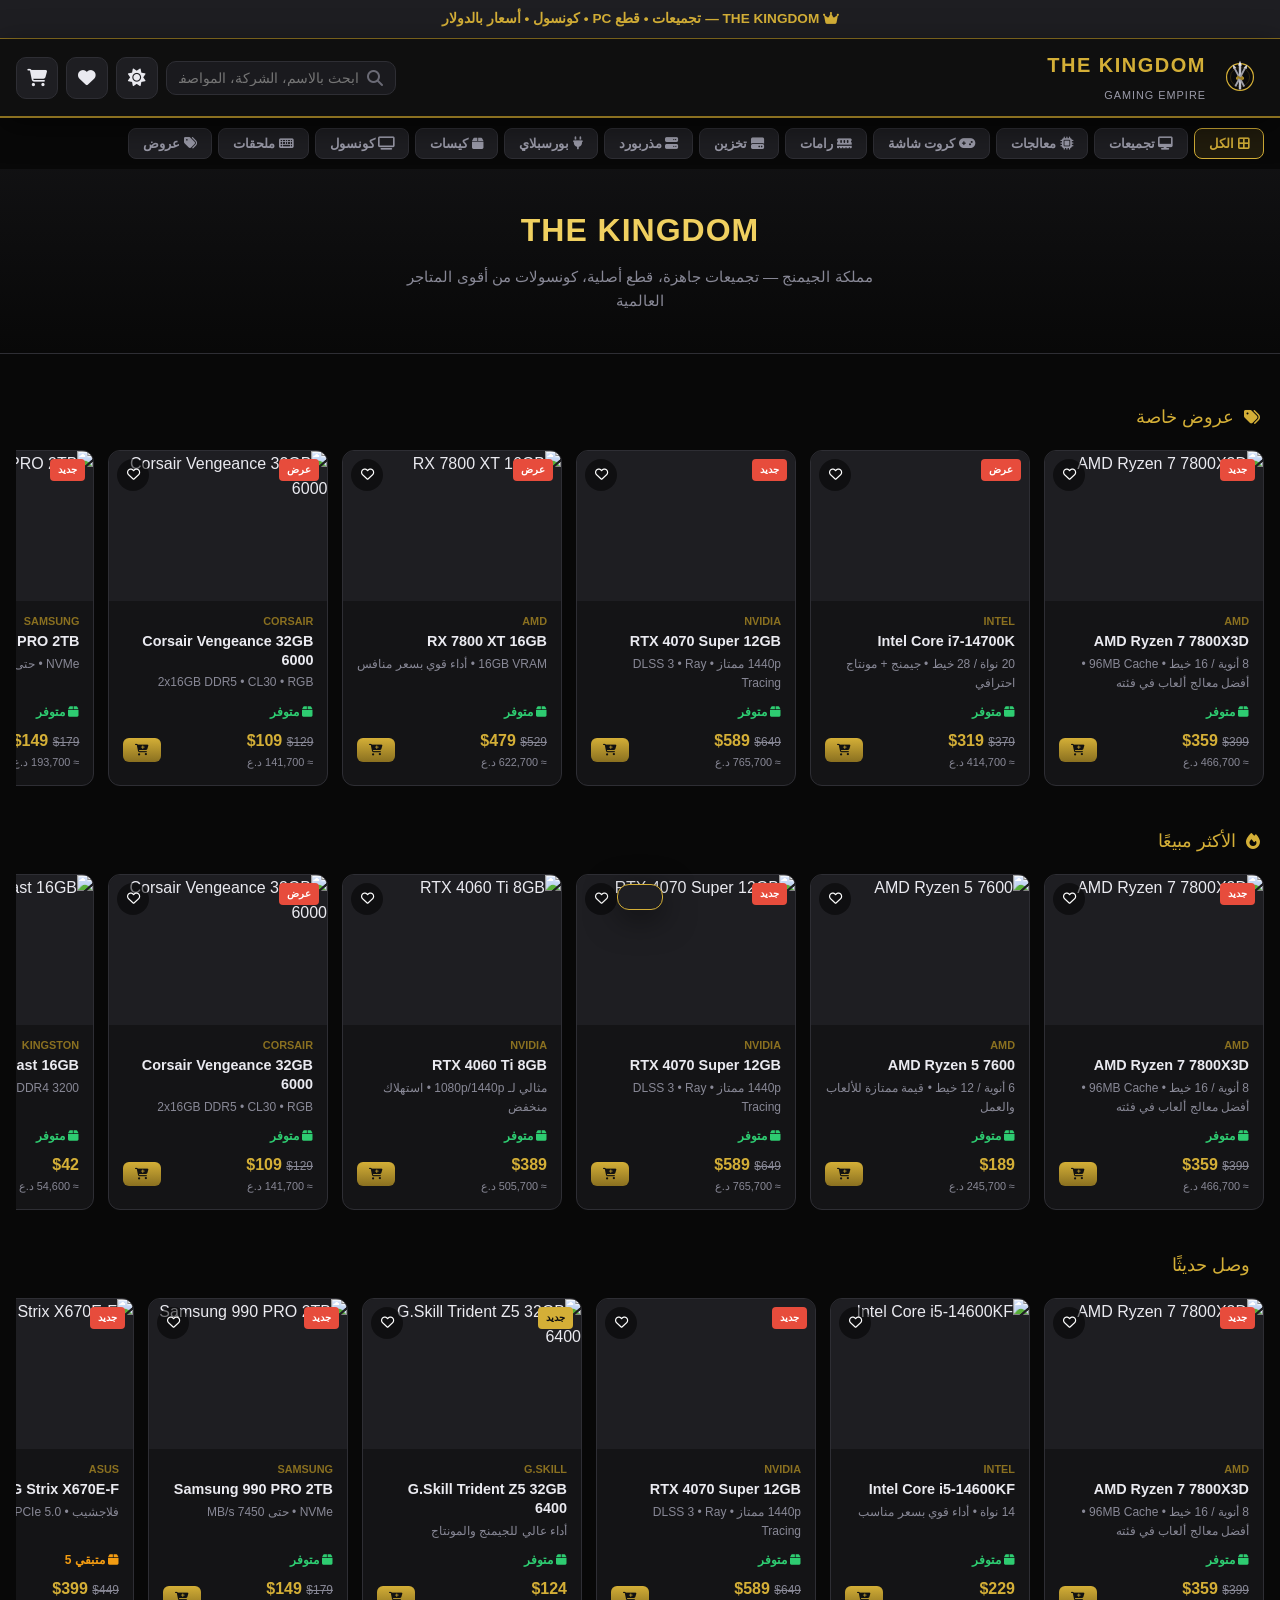
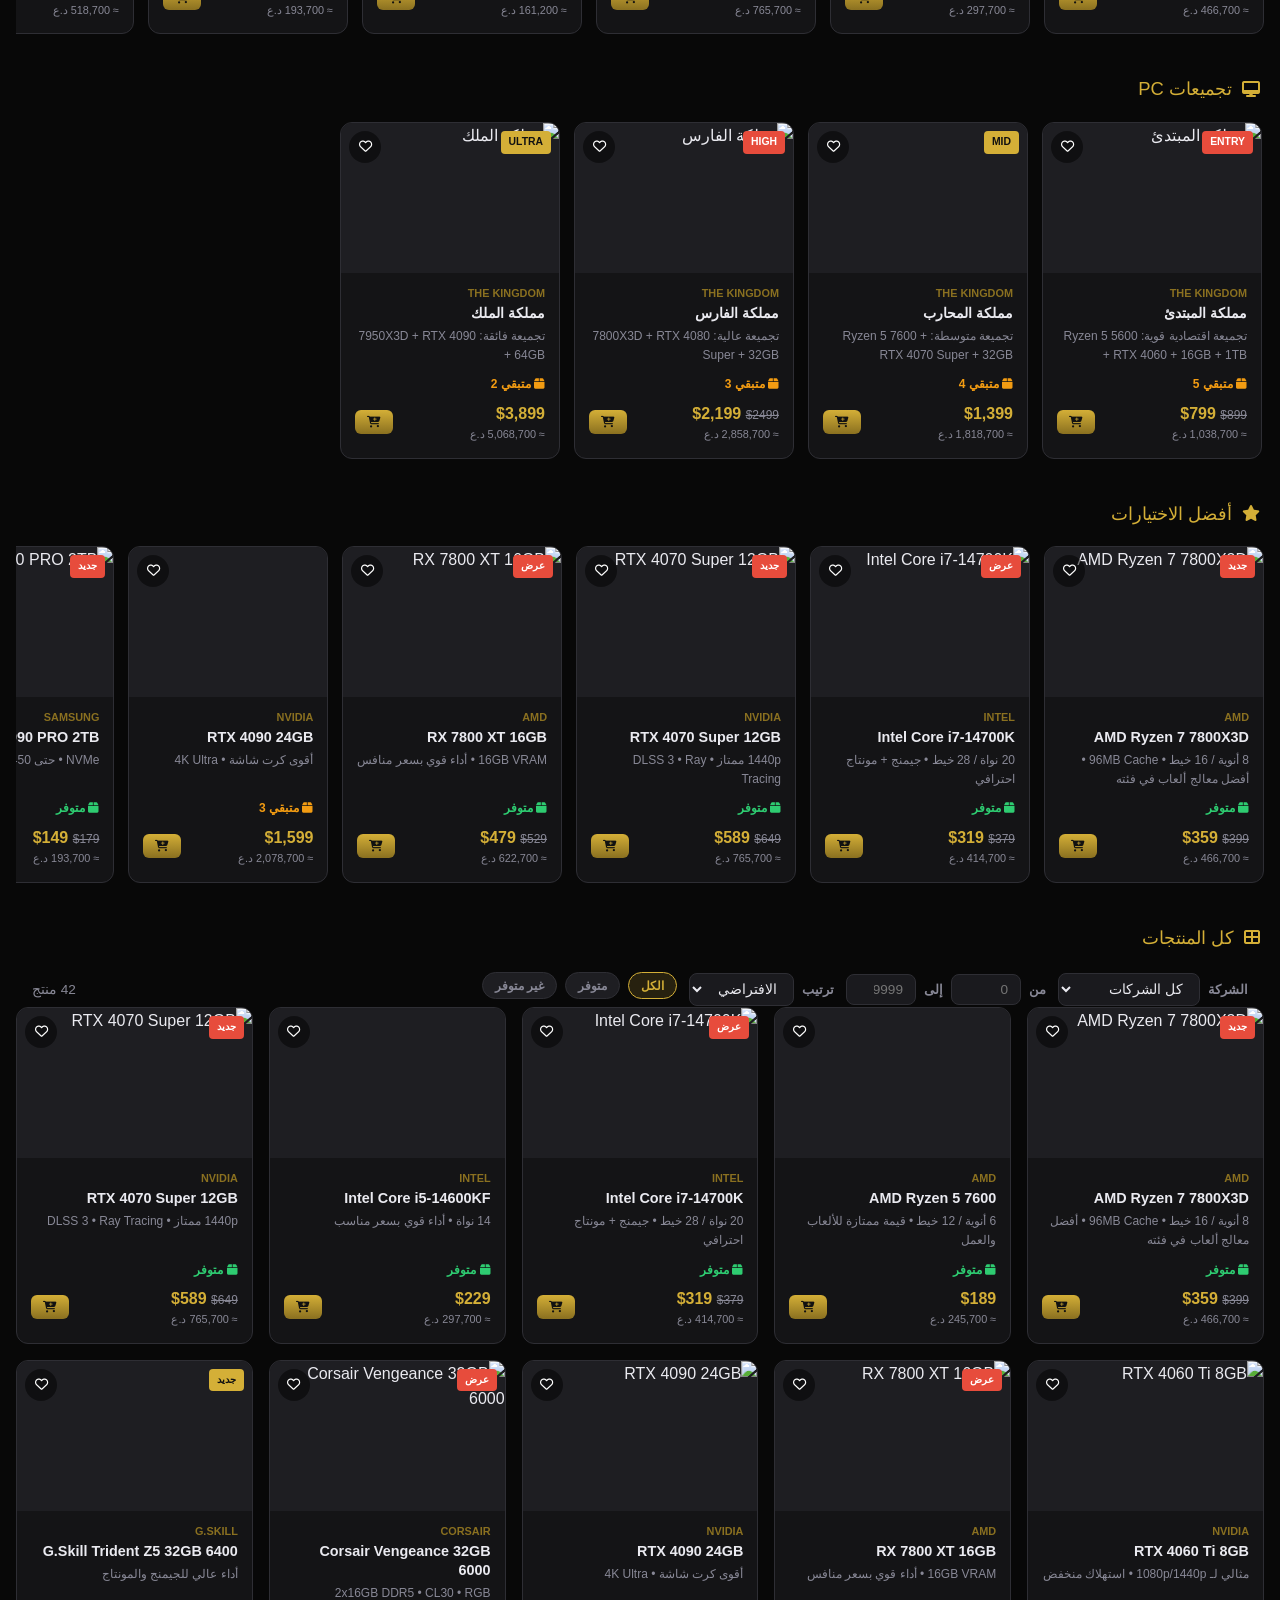
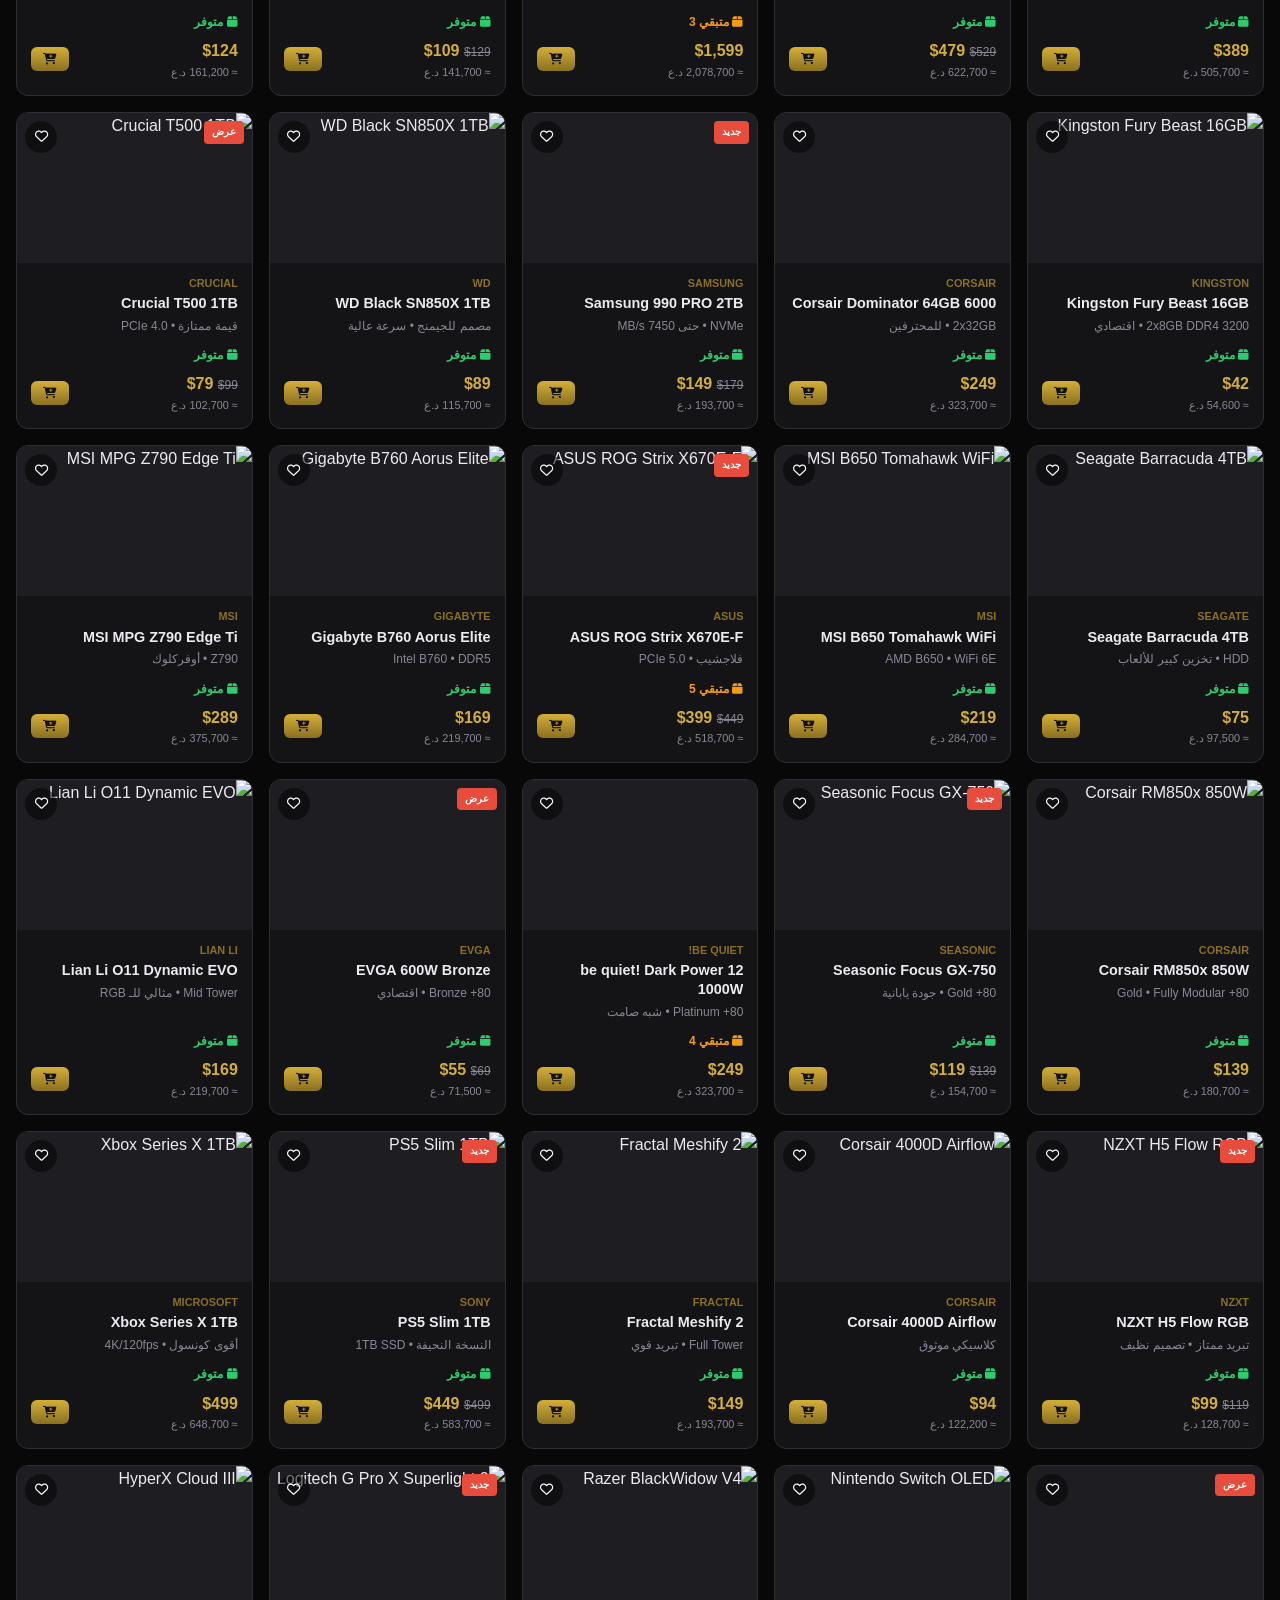
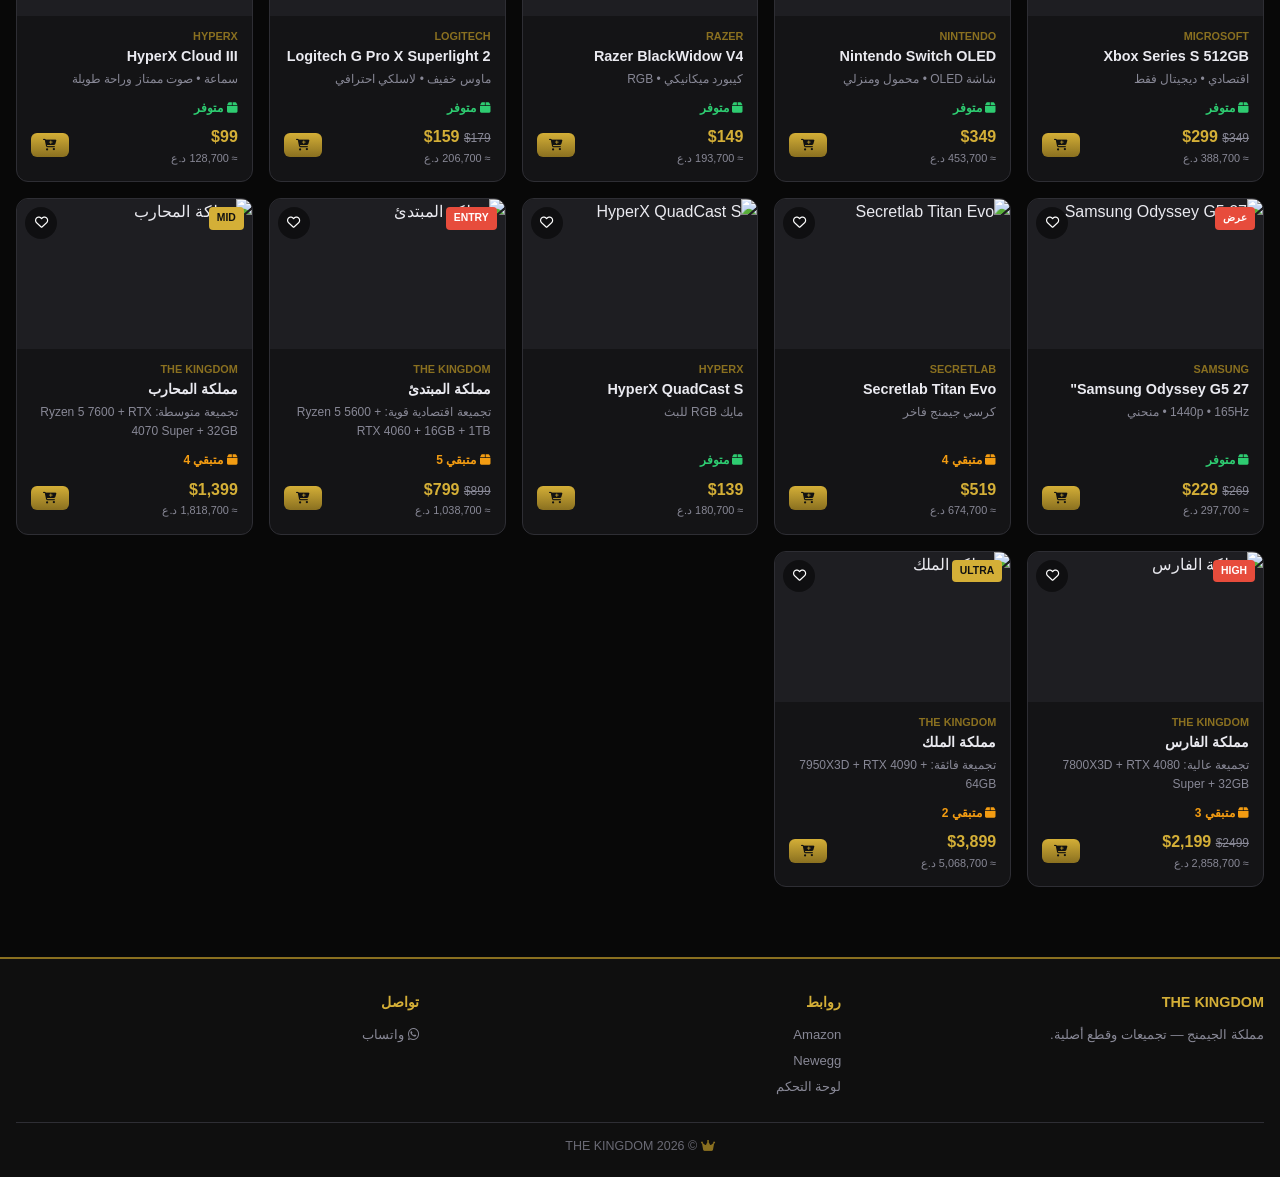
==== commit 0fca94d7: "Add files via upload" ====
--- a/index.html
+++ b/index.html
@@ -160,6 +160,7 @@
     </div>
   </footer>
 
+  <script src="https://cdn.jsdelivr.net/npm/@supabase/supabase-js@2"></script>
   <script src="data.js"></script>
   <script src="app.js"></script>
 </body>
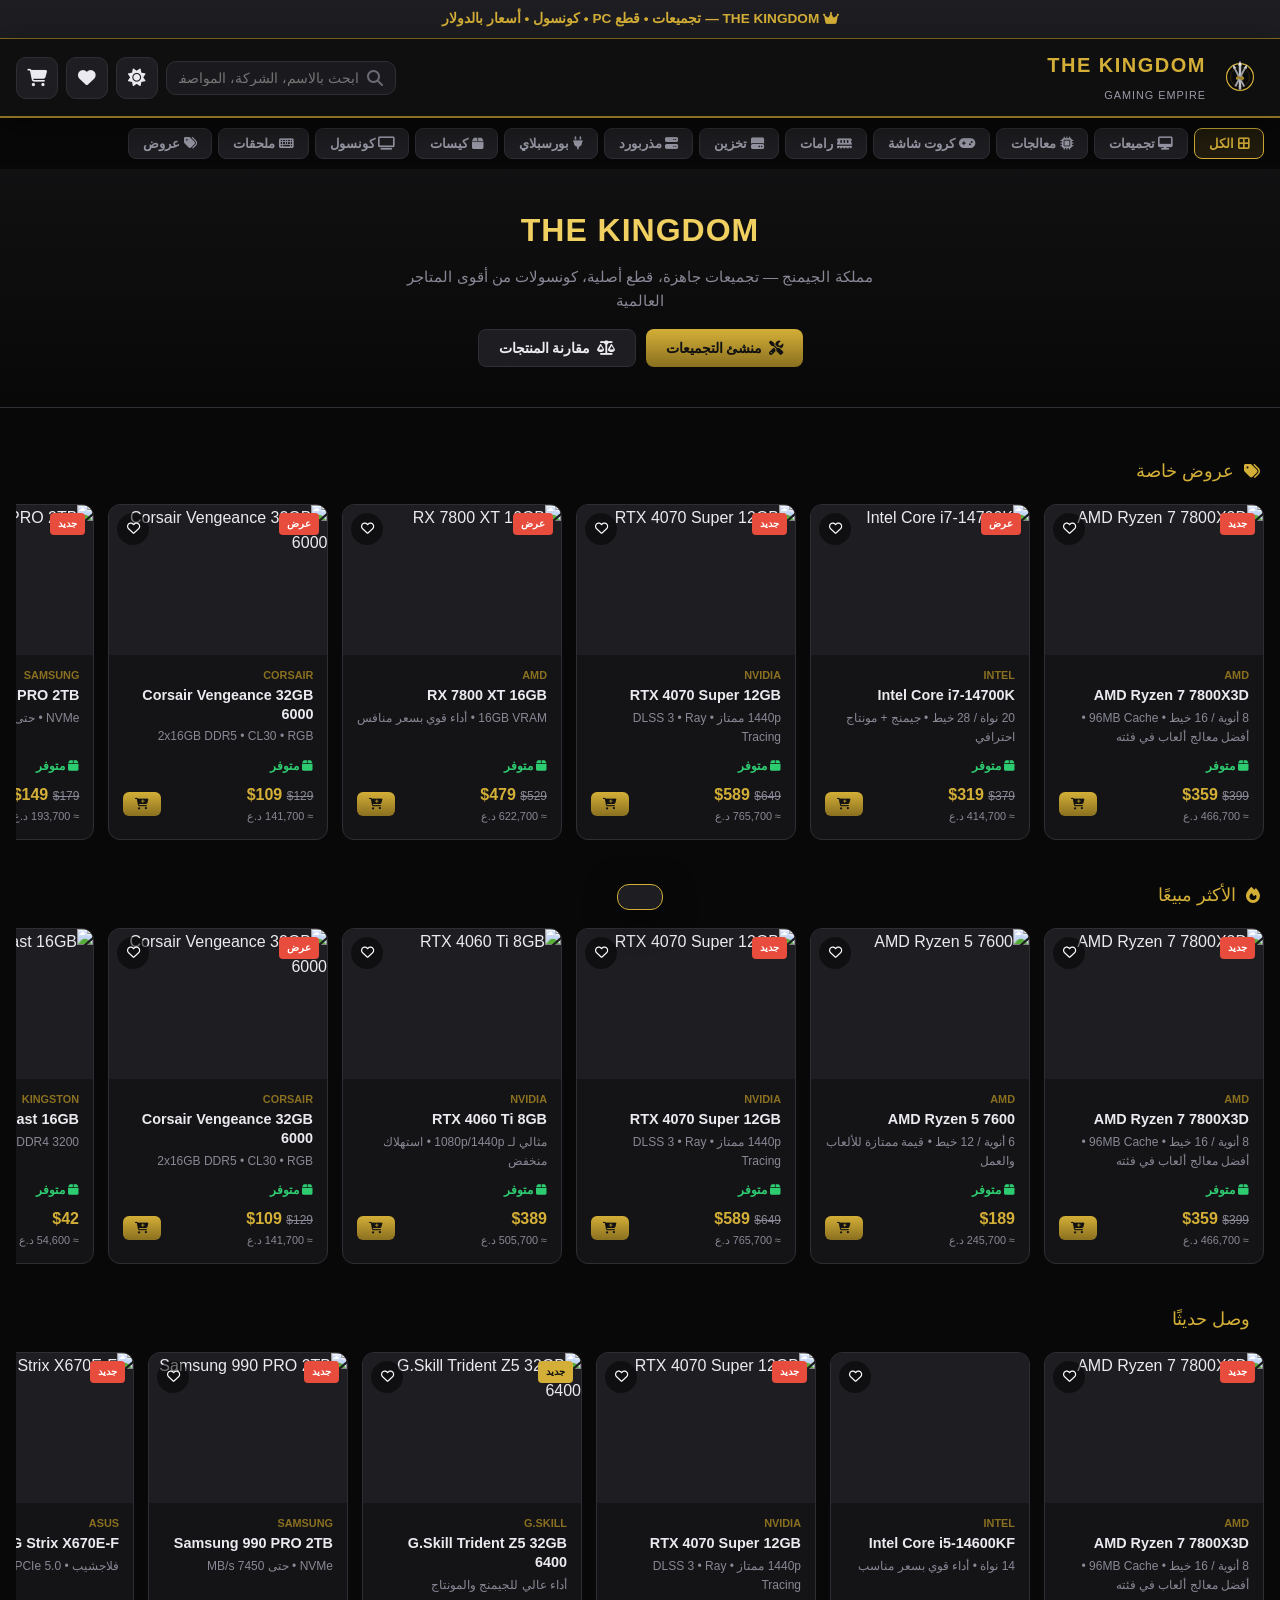
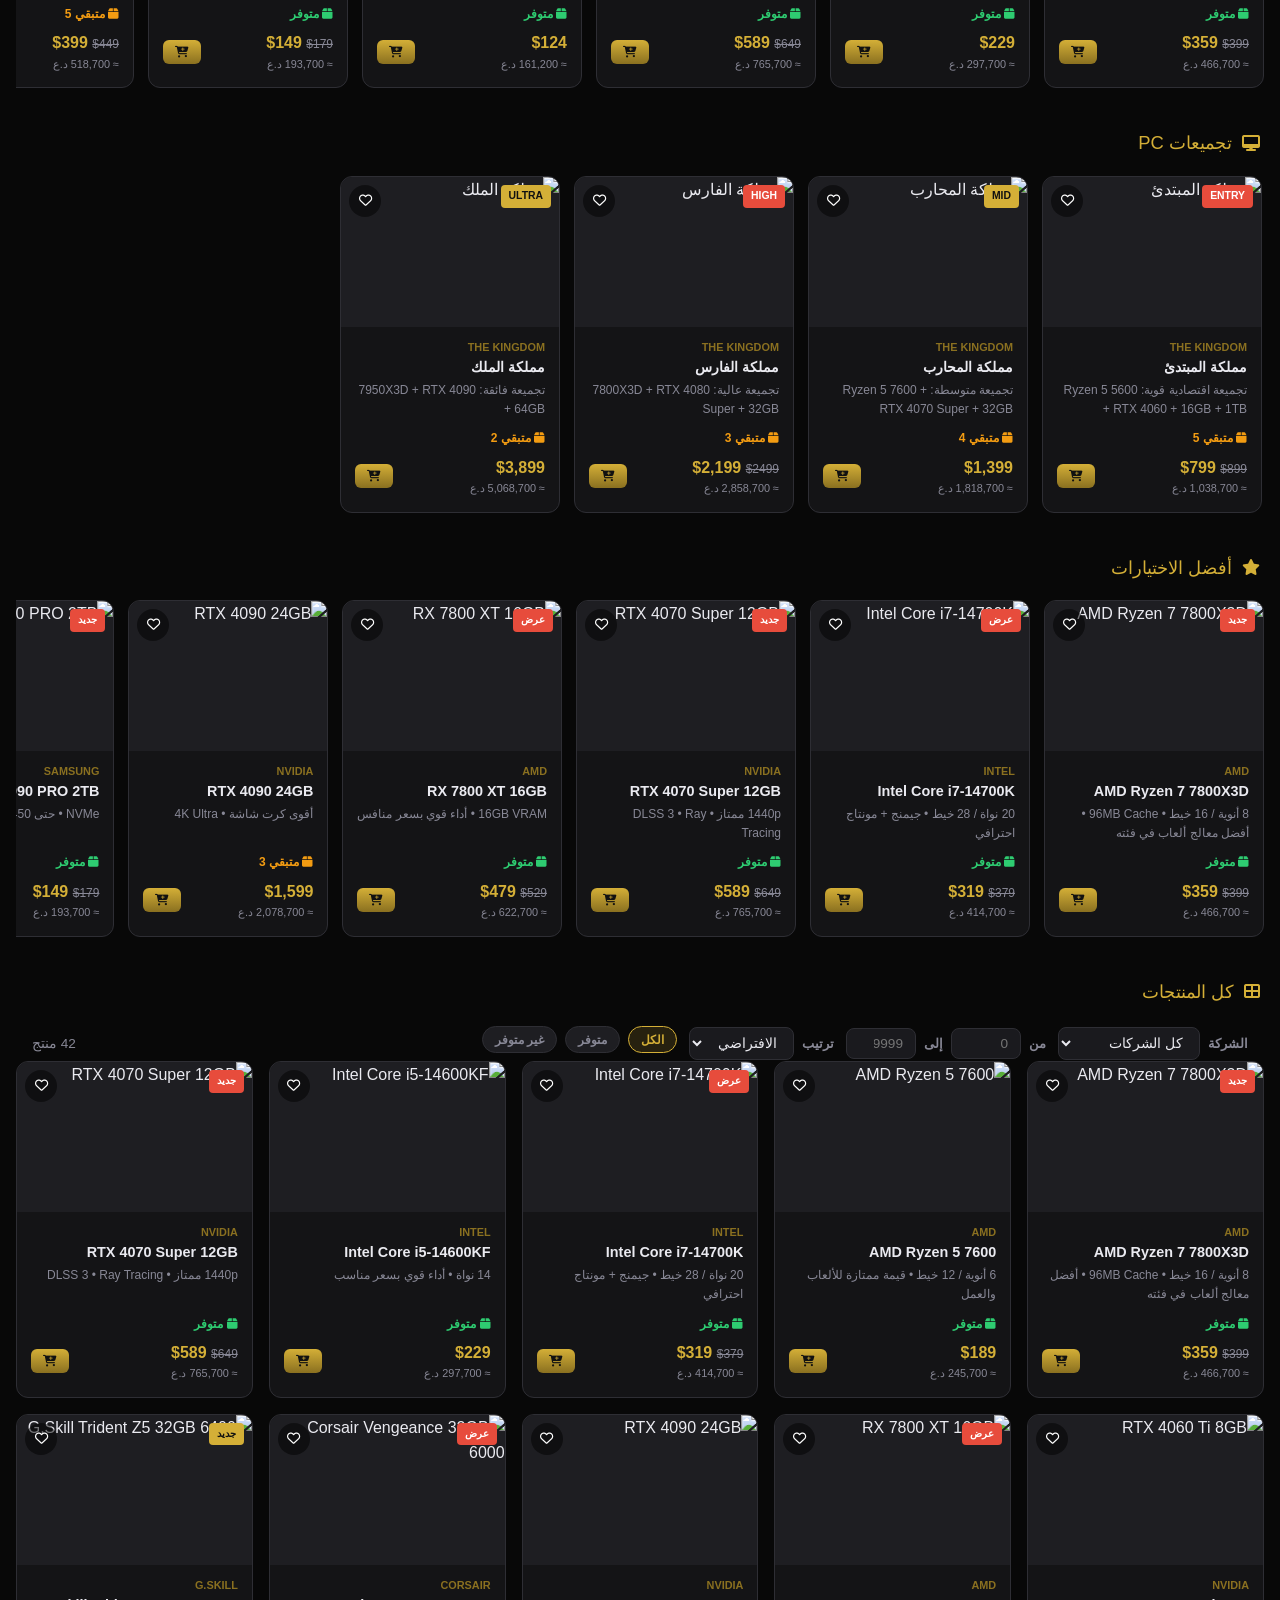
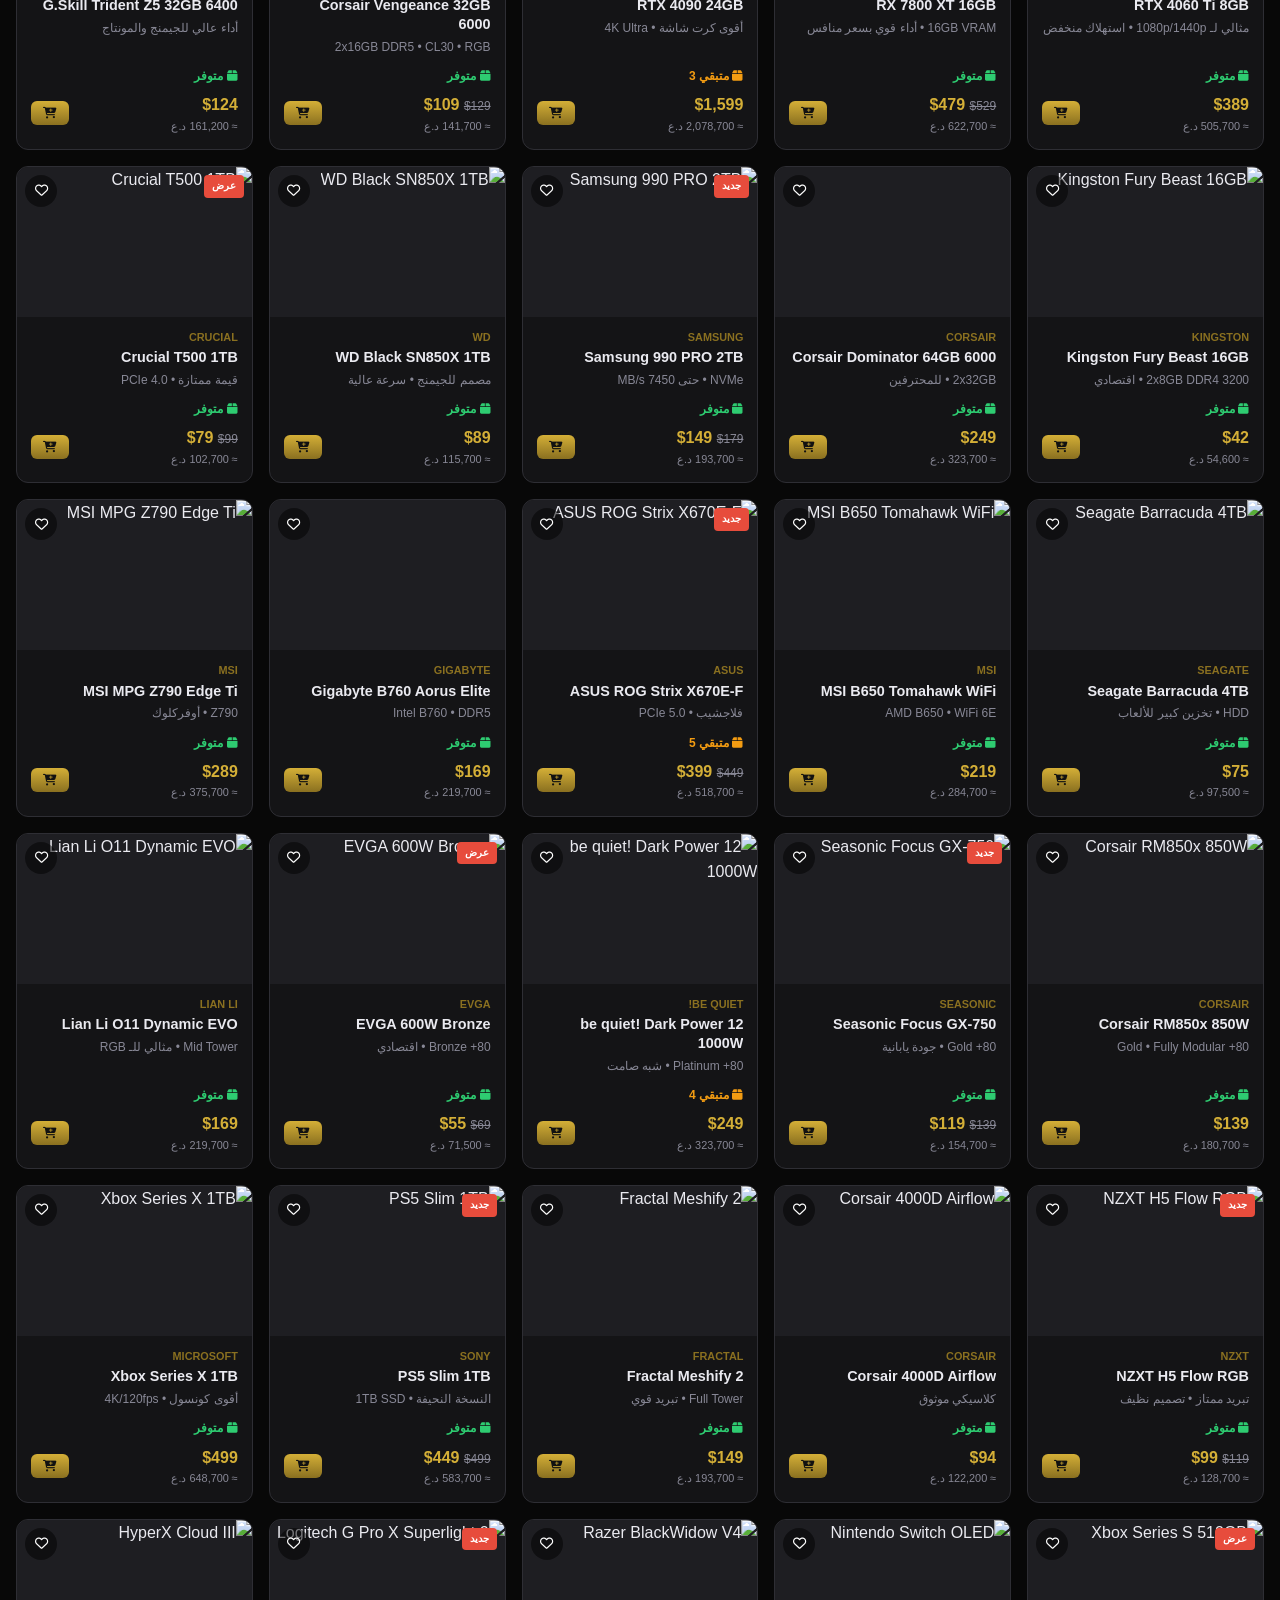
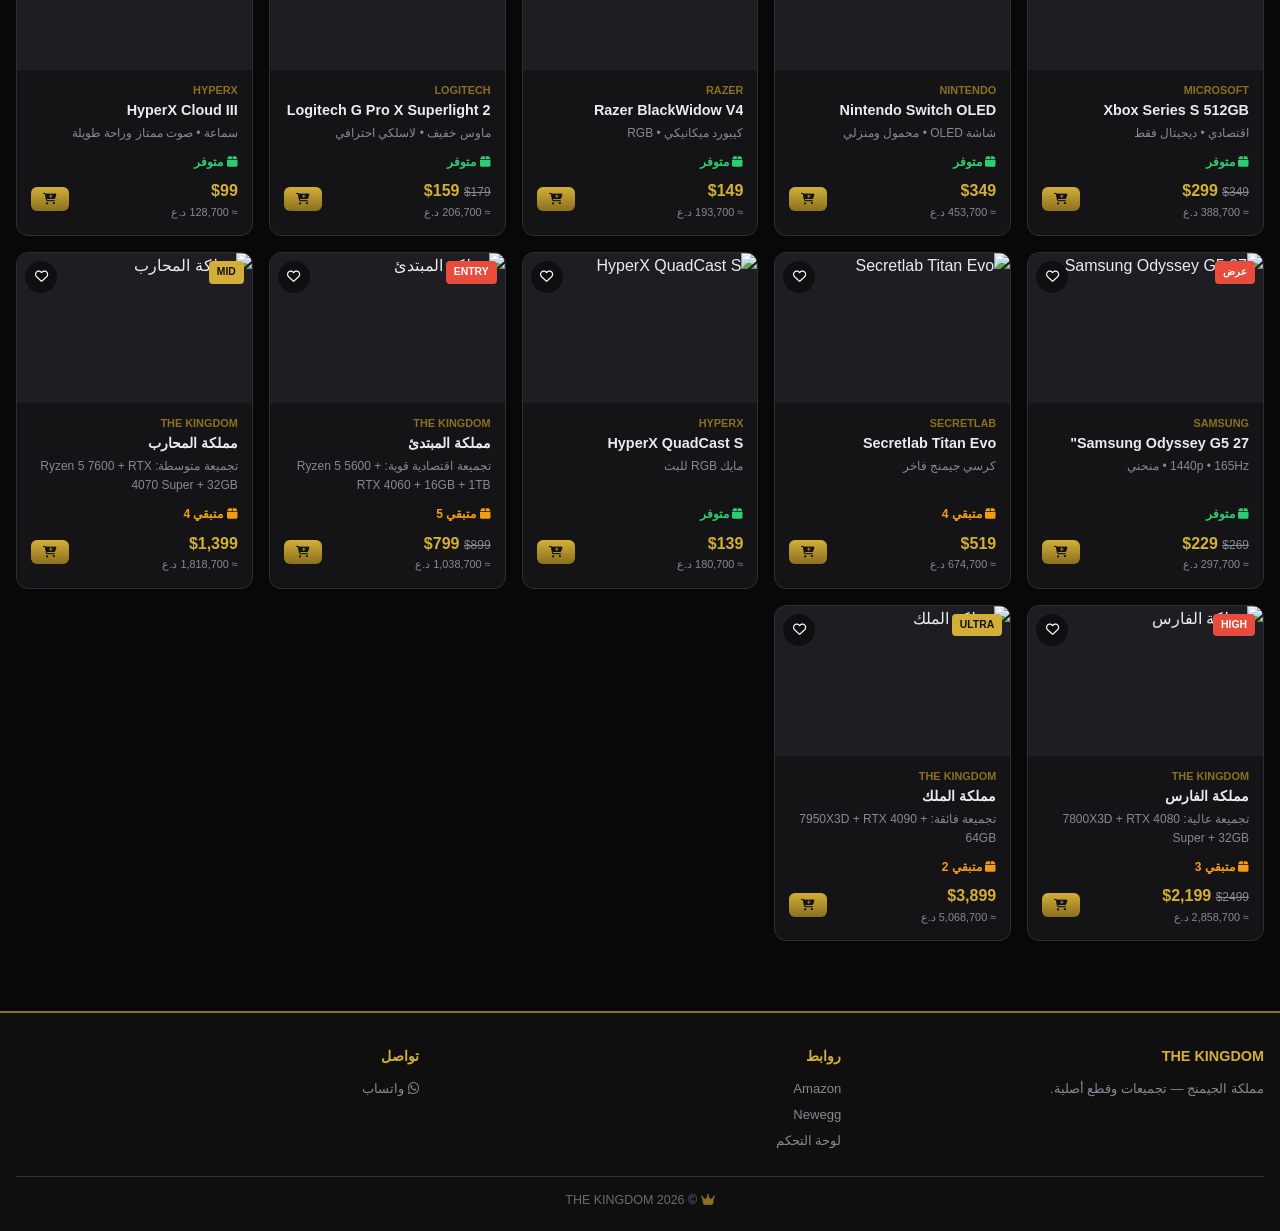
==== commit 898526d1: "Add files via upload" ====
--- a/index.html
+++ b/index.html
@@ -62,6 +62,10 @@
     <section class="hero">
       <h2>THE KINGDOM</h2>
       <p>مملكة الجيمنج — تجميعات جاهزة، قطع أصلية، كونسولات من أقوى المتاجر العالمية</p>
+      <div style="margin-top:16px;display:flex;gap:10px;justify-content:center;flex-wrap:wrap">
+        <button class="btn-primary" onclick="openBuilder()"><i class="fas fa-tools"></i> منشئ التجميعات</button>
+        <button class="btn-secondary" onclick="location.hash='compare'"><i class="fas fa-balance-scale"></i> مقارنة المنتجات</button>
+      </div>
     </section>
     <div class="container">
       <div id="homeSections"></div>
@@ -110,6 +114,12 @@
 
   <!-- ADMIN PAGE -->
   <div class="page" id="page-admin"></div>
+
+  <!-- BUILDER PAGE -->
+  <div class="page" id="page-builder"></div>
+
+  <!-- COMPARE PAGE -->
+  <div class="page" id="page-compare"></div>
 
   <!-- Cart -->
   <div class="cart-overlay" id="cartOverlay"></div>
--- a/style.css
+++ b/style.css
@@ -1227,3 +1227,146 @@
   animation: spin 0.8s linear infinite;
 }
 @keyframes spin { to { transform: rotate(360deg); } }
+
+
+/* ========== PC Builder ========== */
+.builder-page {
+  max-width: 1100px;
+  margin: 0 auto;
+  padding: 20px 16px 90px;
+}
+.builder-tabs {
+  display: flex;
+  gap: 8px;
+  flex-wrap: wrap;
+  margin-bottom: 20px;
+}
+.builder-tab {
+  background: var(--lead);
+  border: 1px solid var(--border);
+  color: var(--text-muted);
+  padding: 10px 16px;
+  border-radius: 10px;
+  font-family: inherit;
+  font-weight: 700;
+  cursor: pointer;
+  font-size: 0.85rem;
+}
+.builder-tab.active {
+  border-color: var(--gold);
+  color: var(--gold);
+  background: rgba(212,175,55,0.12);
+}
+.builder-grid {
+  display: grid;
+  grid-template-columns: 1.2fr 0.8fr;
+  gap: 20px;
+}
+@media (max-width: 800px) {
+  .builder-grid { grid-template-columns: 1fr; }
+}
+.builder-slots, .builder-summary {
+  background: var(--card);
+  border: 1px solid var(--border);
+  border-radius: 14px;
+  padding: 16px;
+}
+.builder-slot {
+  border: 1px solid var(--border);
+  border-radius: 10px;
+  padding: 12px;
+  margin-bottom: 10px;
+  background: var(--lead);
+}
+.builder-slot h4 {
+  font-size: 0.85rem;
+  color: var(--gold);
+  margin-bottom: 8px;
+  display: flex;
+  justify-content: space-between;
+  align-items: center;
+}
+.builder-slot select {
+  width: 100%;
+  background: var(--input-bg);
+  border: 1px solid var(--border);
+  color: var(--text);
+  padding: 8px 10px;
+  border-radius: 8px;
+  font-family: inherit;
+  font-size: 0.85rem;
+}
+.compat-list {
+  list-style: none;
+  margin: 12px 0;
+  font-size: 0.85rem;
+}
+.compat-list li {
+  padding: 8px 10px;
+  border-radius: 8px;
+  margin-bottom: 6px;
+  display: flex;
+  gap: 8px;
+  align-items: flex-start;
+}
+.compat-ok { background: rgba(46,204,113,0.12); color: var(--success); }
+.compat-warn { background: rgba(243,156,18,0.12); color: #f39c12; }
+.compat-err { background: rgba(231,76,60,0.12); color: var(--danger); }
+.builder-total {
+  font-family: 'Orbitron', sans-serif;
+  font-size: 1.4rem;
+  color: var(--gold);
+  margin: 12px 0;
+}
+.budget-box {
+  background: var(--card);
+  border: 1px solid var(--border);
+  border-radius: 14px;
+  padding: 16px;
+  margin-bottom: 20px;
+}
+.budget-box input[type="range"] {
+  width: 100%;
+  accent-color: var(--gold);
+}
+.budget-presets {
+  display: flex;
+  gap: 8px;
+  flex-wrap: wrap;
+  margin-top: 10px;
+}
+.budget-presets button {
+  background: var(--lead);
+  border: 1px solid var(--border);
+  color: var(--text);
+  padding: 8px 12px;
+  border-radius: 8px;
+  font-family: inherit;
+  font-weight: 700;
+  cursor: pointer;
+  font-size: 0.8rem;
+}
+.budget-presets button:hover {
+  border-color: var(--gold);
+  color: var(--gold);
+}
+.builder-result-card {
+  background: var(--lead);
+  border: 1px solid var(--border);
+  border-radius: 12px;
+  padding: 14px;
+  margin-top: 12px;
+}
+.builder-result-card h4 {
+  color: var(--gold-bright);
+  margin-bottom: 8px;
+}
+.builder-result-card ul {
+  list-style: none;
+  font-size: 0.85rem;
+  color: var(--text-muted);
+}
+.builder-result-card li {
+  padding: 4px 0;
+  border-bottom: 1px solid var(--border);
+}
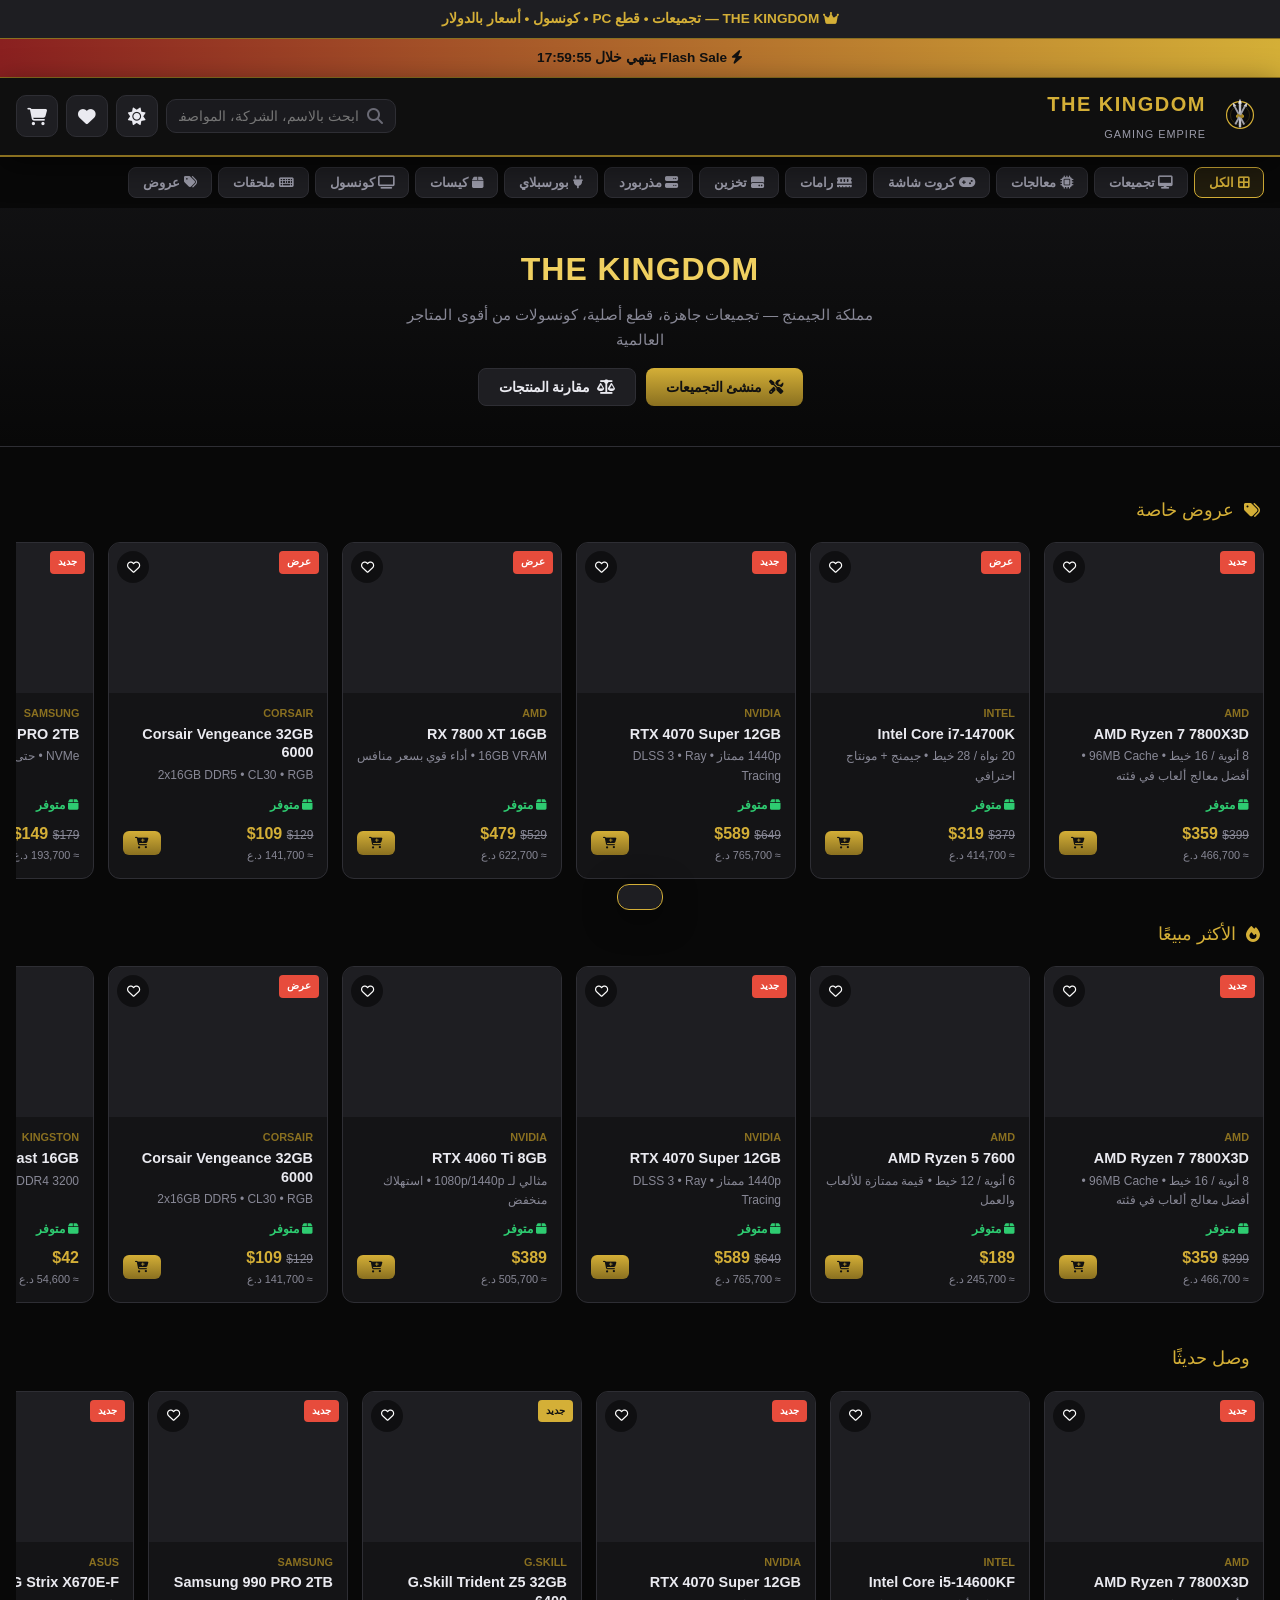
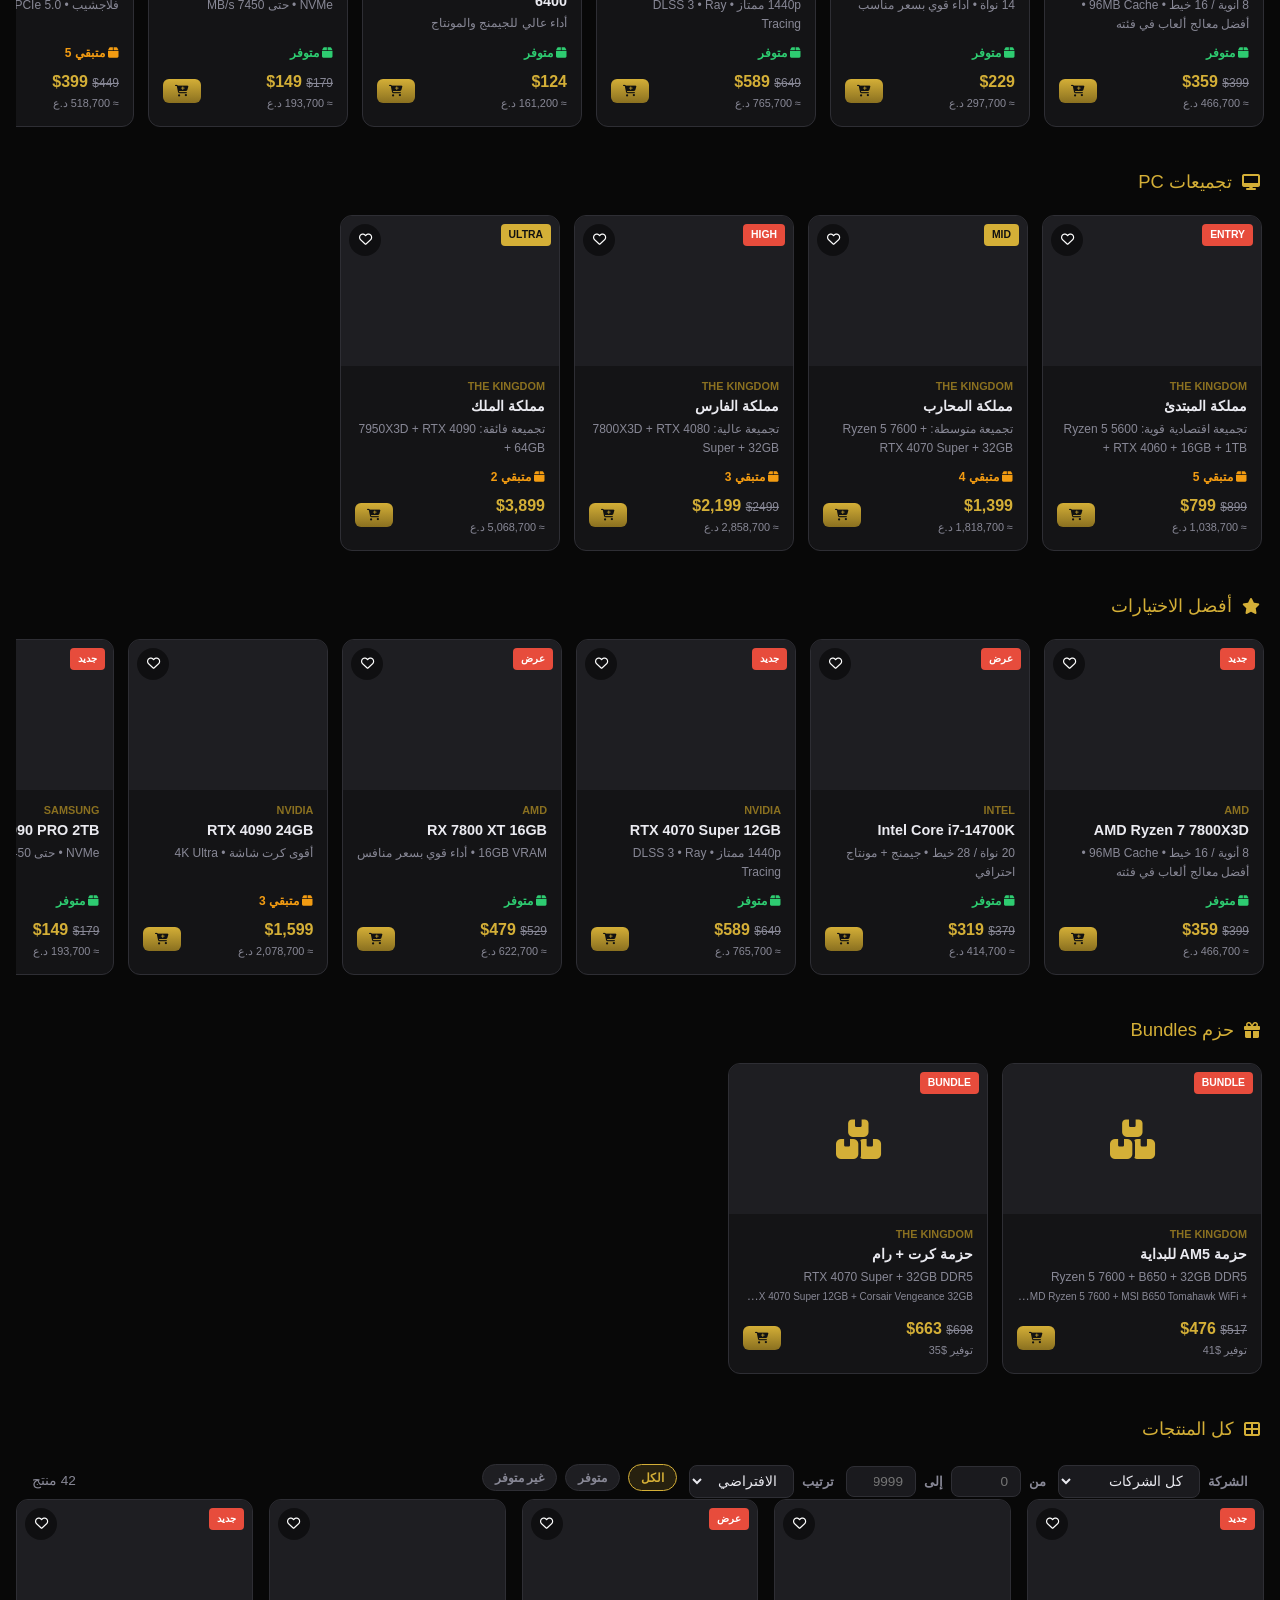
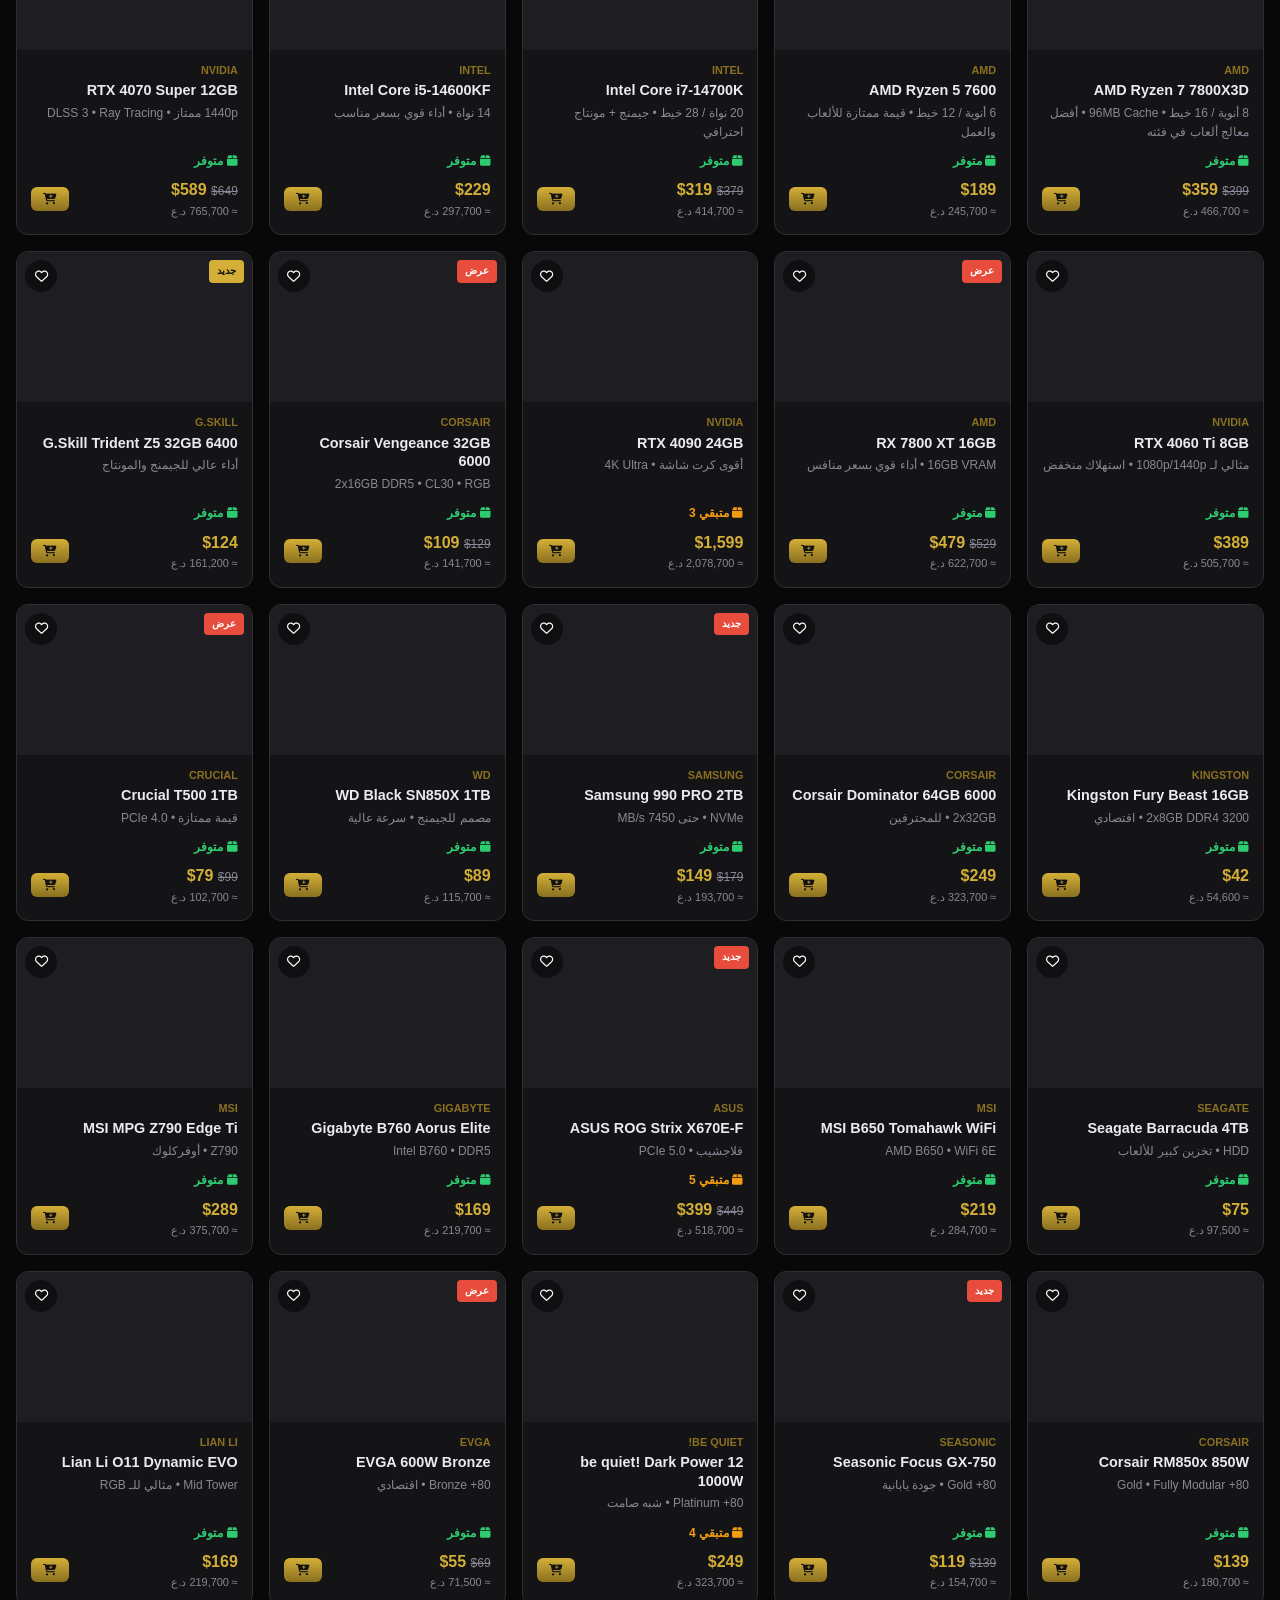
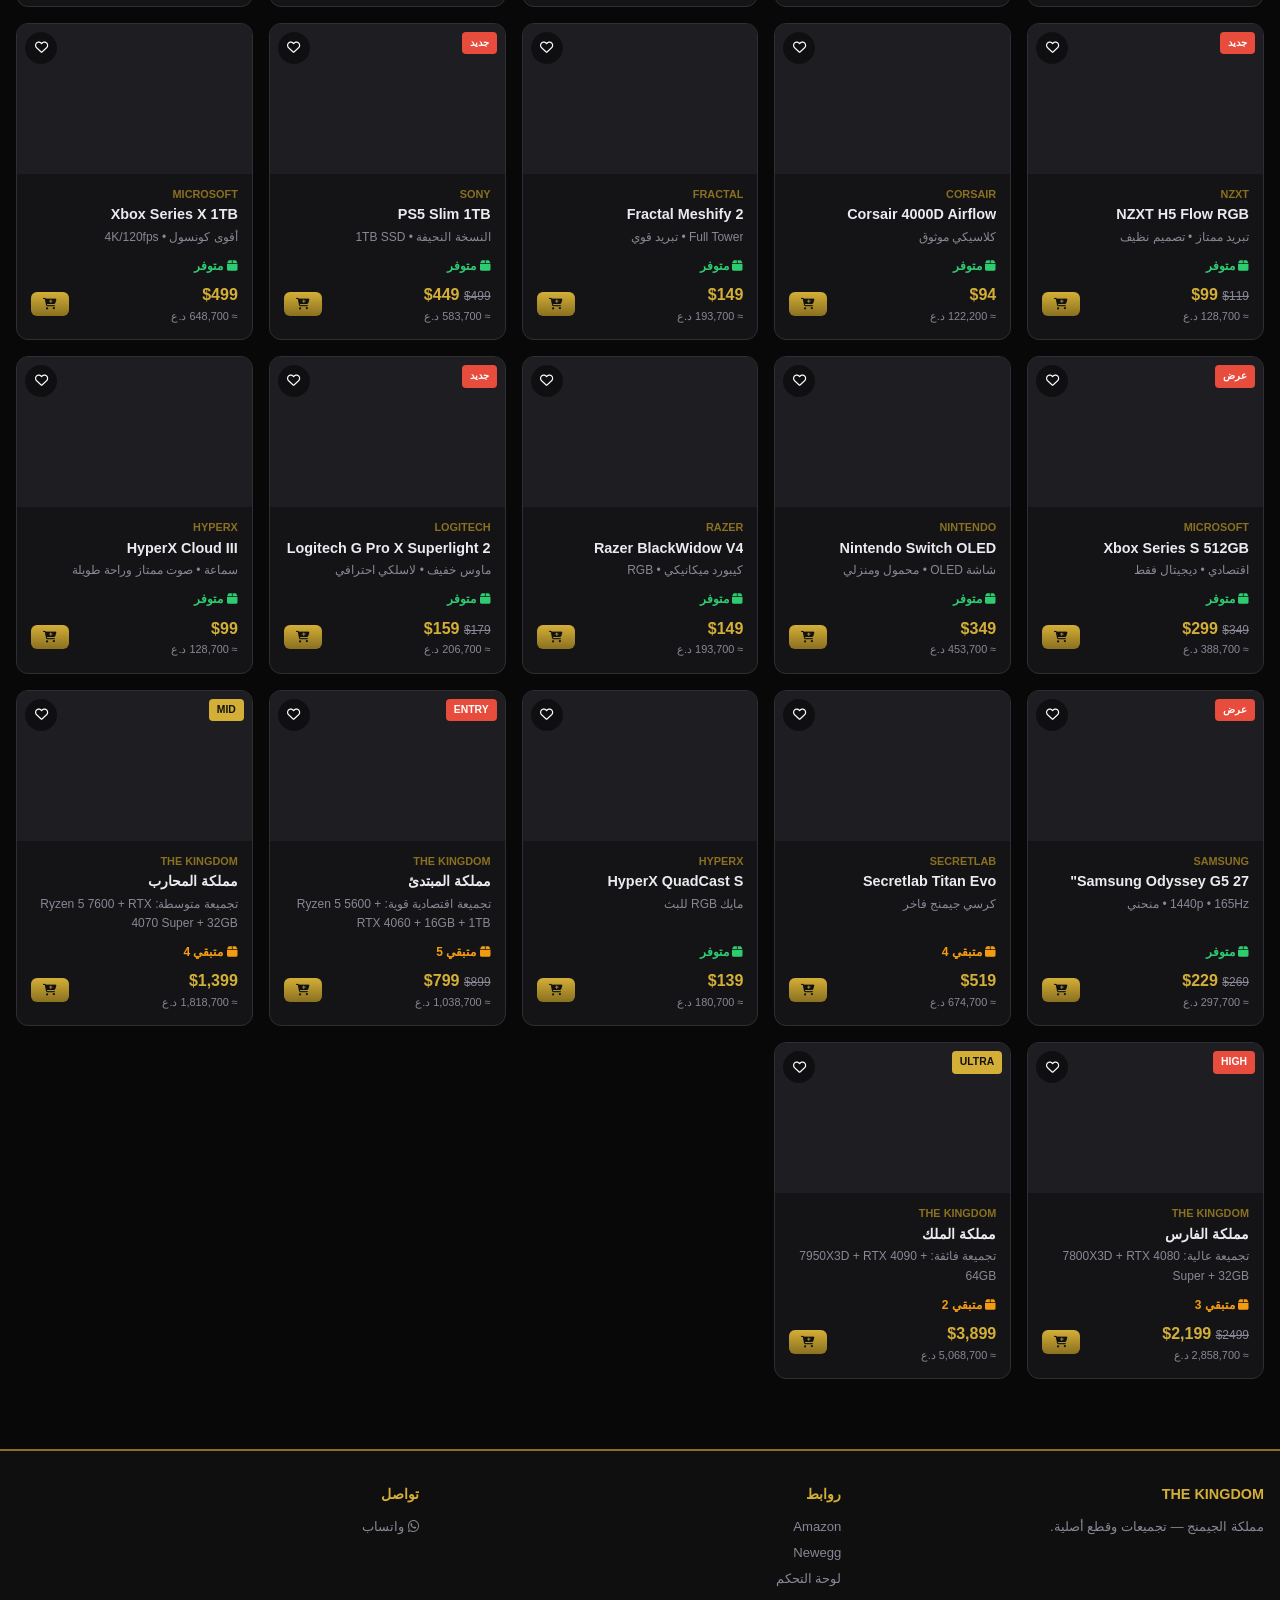
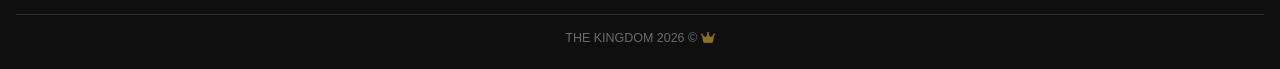
==== commit 15130bbd: "Add files via upload" ====
--- a/index.html
+++ b/index.html
@@ -9,6 +9,9 @@
   <meta property="og:description" content="تجميعات وقطع أصلية من أقوى المتاجر العالمية">
   <meta property="og:type" content="website">
   <meta name="theme-color" content="#080808">
+  <link rel="manifest" href="manifest.webmanifest">
+  <meta name="apple-mobile-web-app-capable" content="yes">
+  <meta name="apple-mobile-web-app-status-bar-style" content="black-translucent">
   <link rel="icon" href="data:image/svg+xml,<svg xmlns='http://www.w3.org/2000/svg' viewBox='0 0 100 100'><text y='.9em' font-size='90'>⚔️</text></svg>">
   <link rel="preconnect" href="https://fonts.googleapis.com">
   <link rel="preconnect" href="https://fonts.gstatic.com" crossorigin>
@@ -25,6 +28,9 @@
 
   <div class="top-bar">
     <i class="fas fa-crown"></i> THE KINGDOM — تجميعات • قطع PC • كونسول • أسعار بالدولار
+  </div>
+  <div class="top-bar" id="flashBanner" style="background:linear-gradient(90deg,#8a2020,#d4af37);color:#111;font-weight:800">
+    <i class="fas fa-bolt"></i> Flash Sale
   </div>
 
   <header>
@@ -69,6 +75,7 @@
     </section>
     <div class="container">
       <div id="homeSections"></div>
+      <div id="bundlesSection"></div>
       <div class="section-title" id="productsSection"><i class="fas fa-th-large"></i> كل المنتجات</div>
       <div class="filters-bar">
         <div class="filter-group">
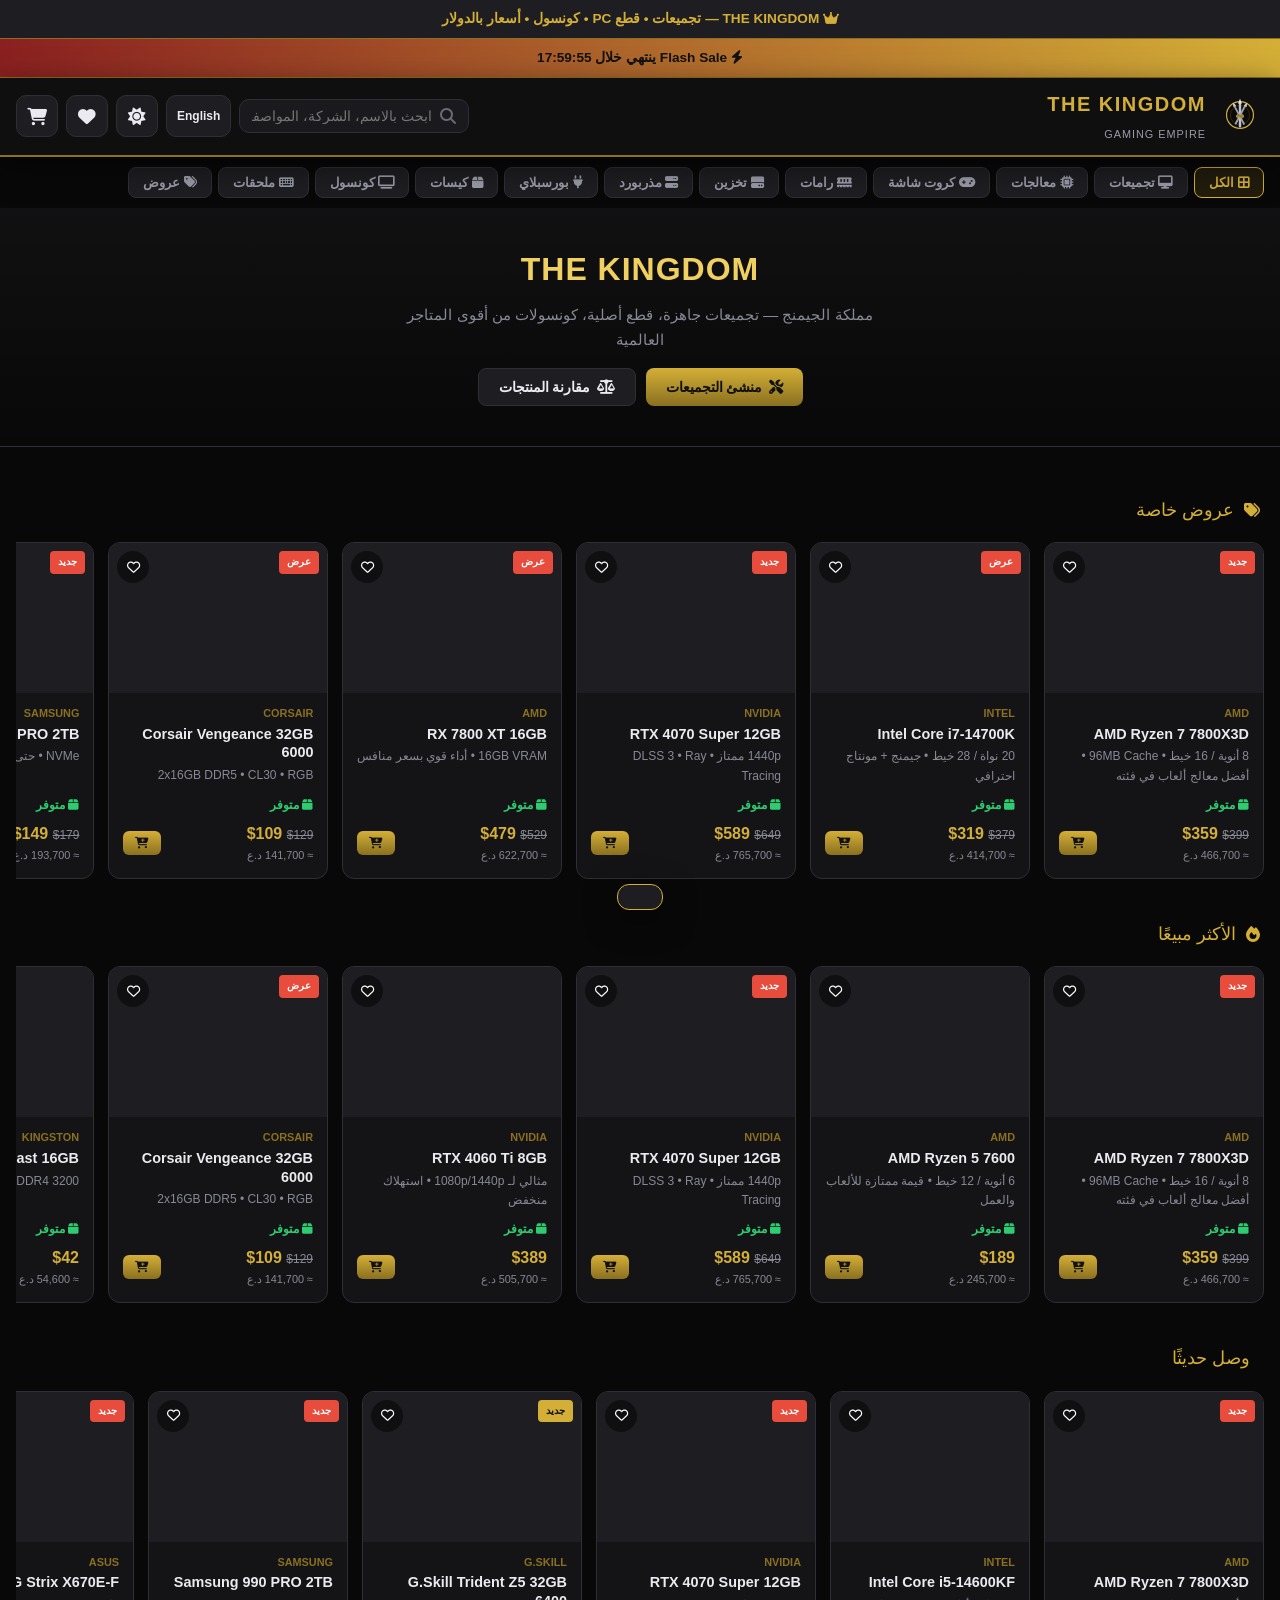
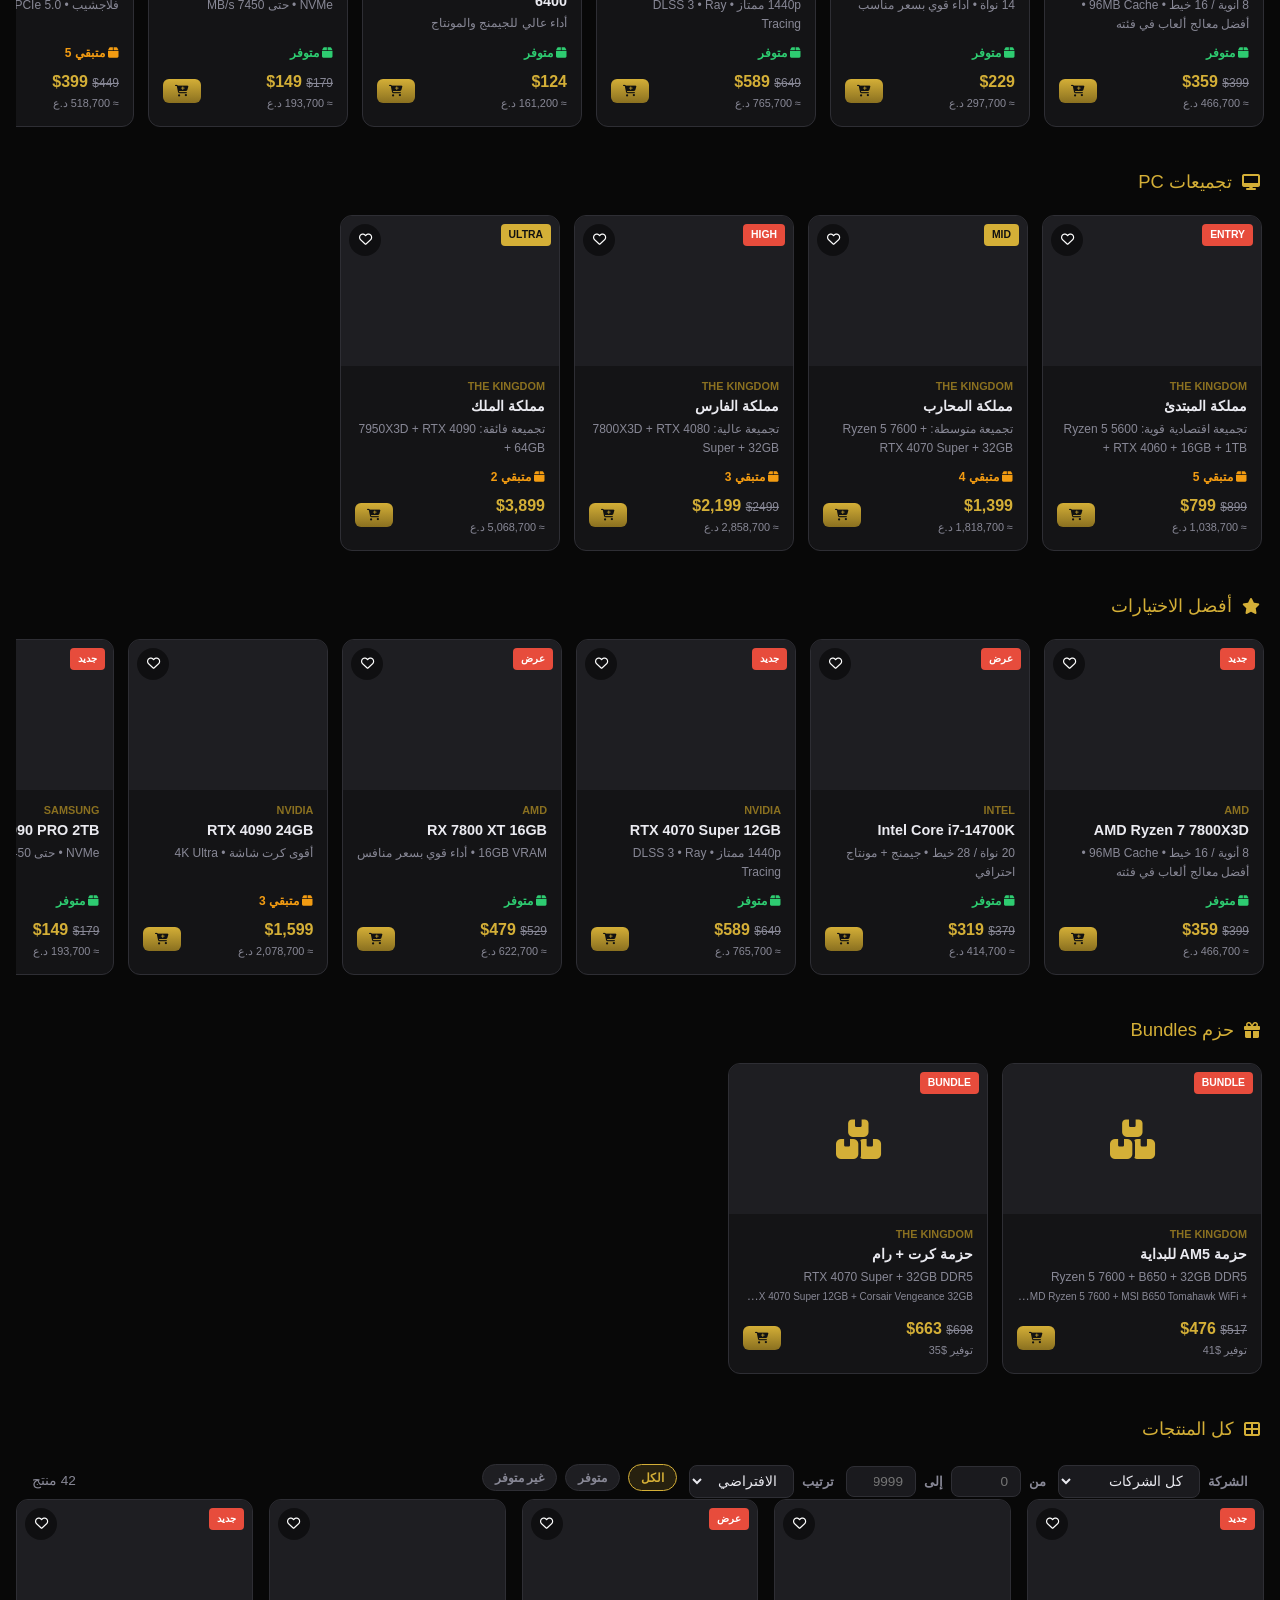
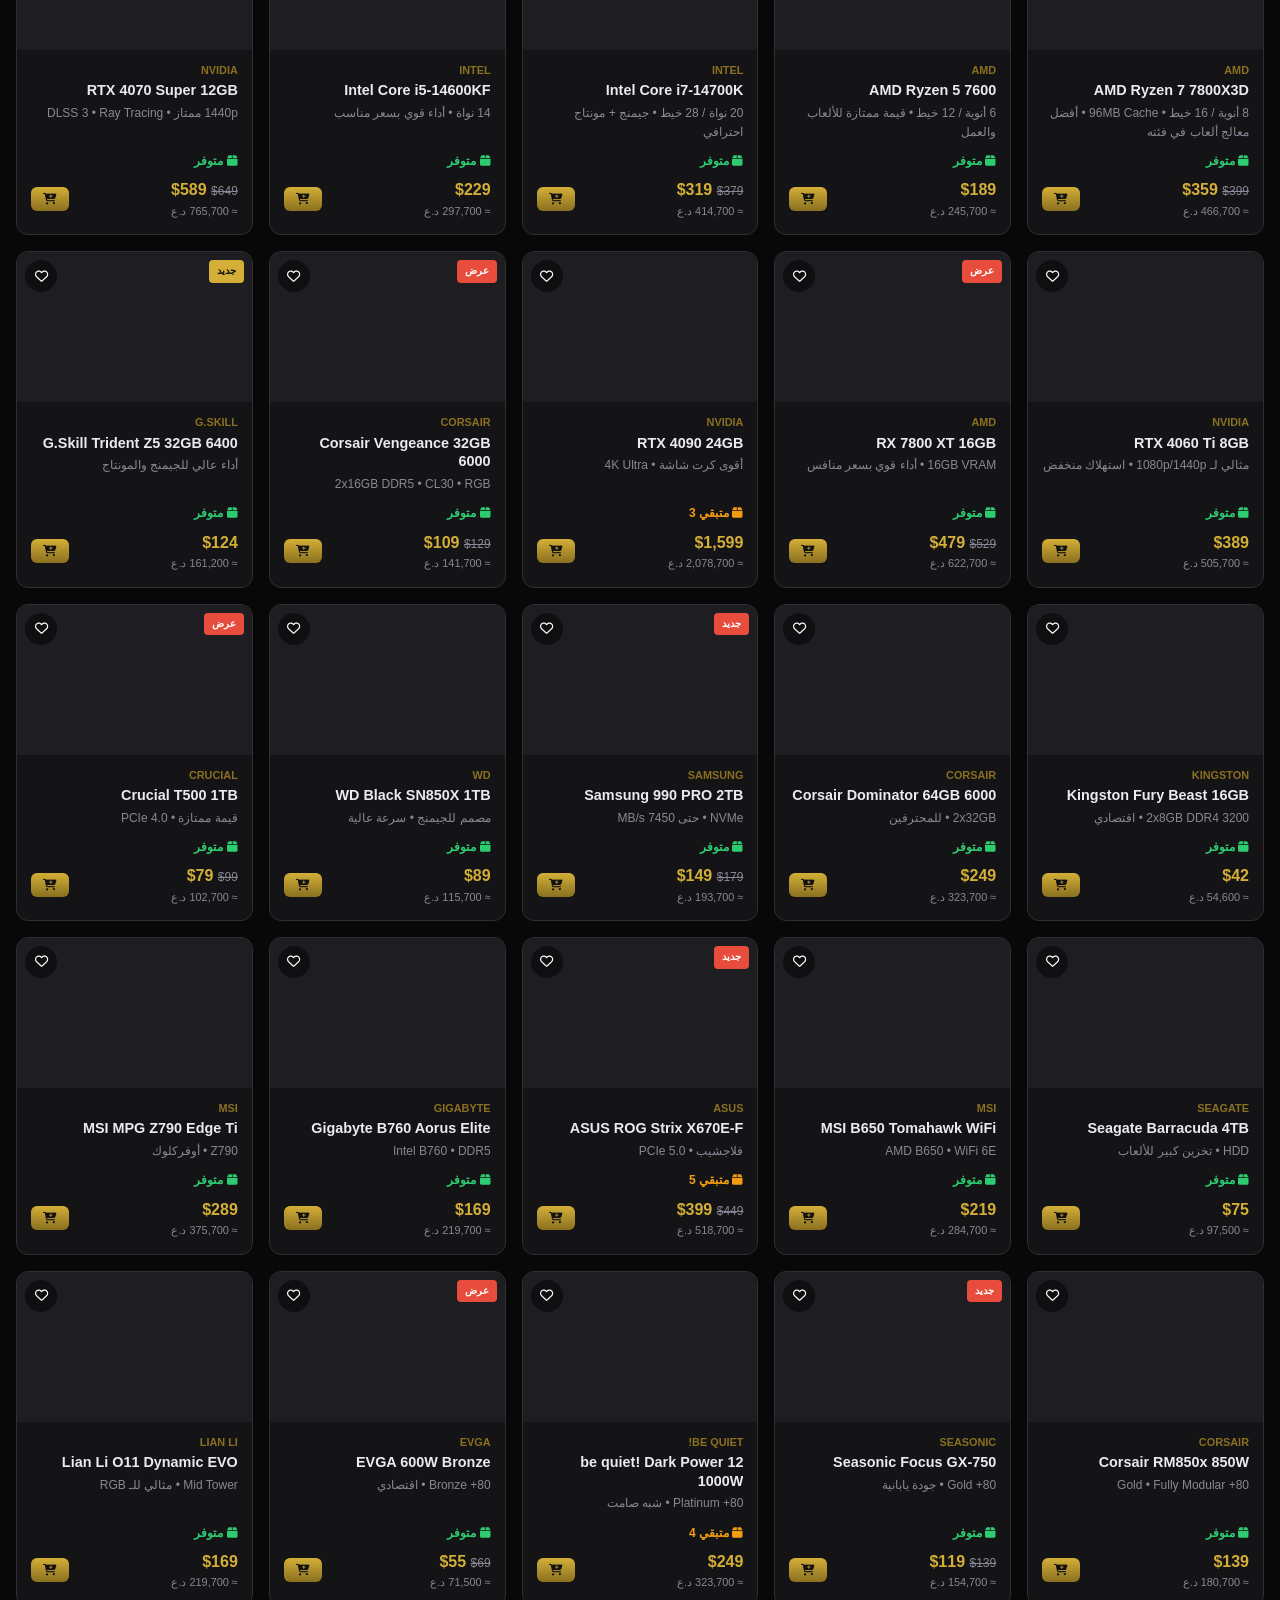
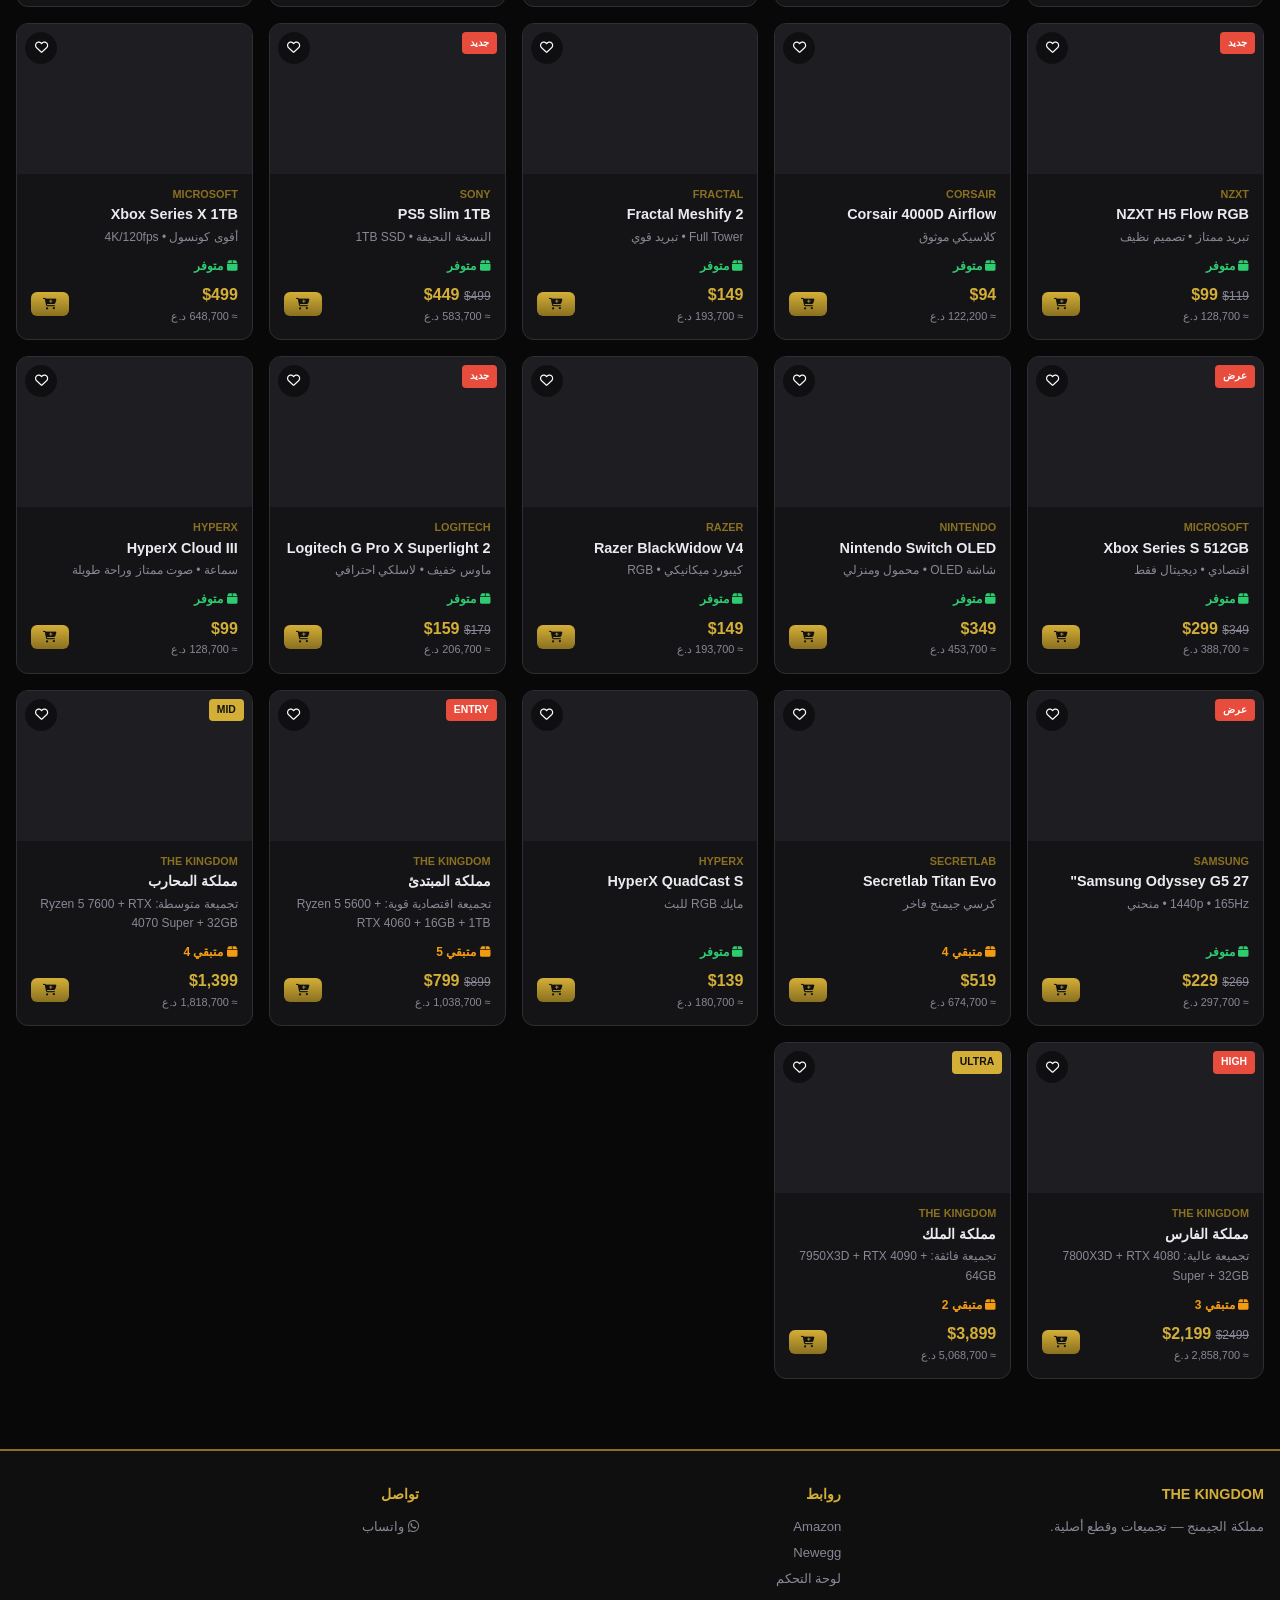
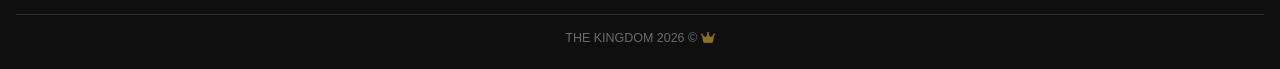
==== commit 3fe33839: "Add files via upload" ====
--- a/index.html
+++ b/index.html
@@ -55,6 +55,7 @@
           <i class="fas fa-search"></i>
           <input type="text" id="searchInput" placeholder="ابحث بالاسم، الشركة، المواصفات...">
         </div>
+        <button class="icon-btn" id="langToggle" title="Language" style="width:auto;padding:0 10px;font-size:0.75rem;font-weight:700">EN</button>
         <button class="icon-btn" id="themeToggle" title="الوضع"><i class="fas fa-sun"></i></button>
         <button class="icon-btn" id="favBtn" title="المفضلة"><i class="fas fa-heart"></i><span class="badge-count" id="favCount" style="display:none">0</span></button>
         <button class="icon-btn" id="cartBtn" title="السلة"><i class="fas fa-shopping-cart"></i><span class="badge-count" id="cartCount" style="display:none">0</span></button>
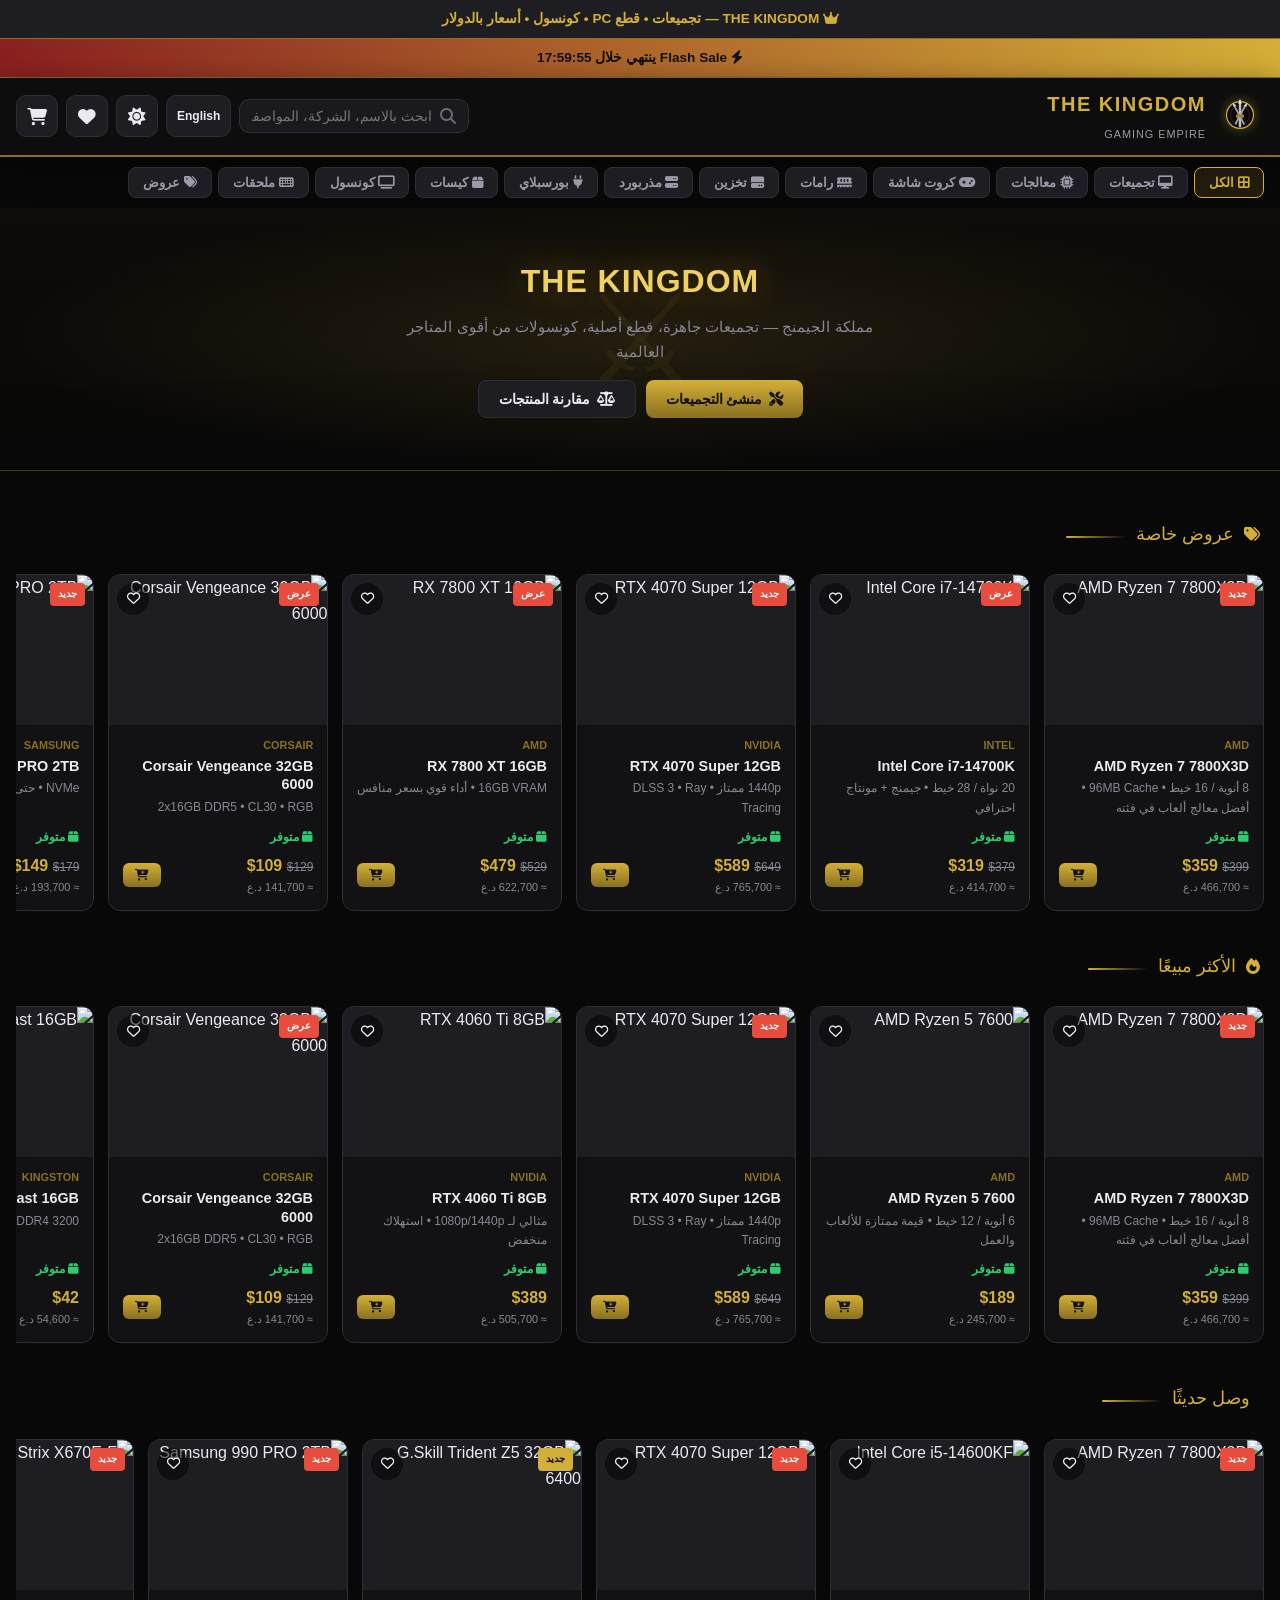
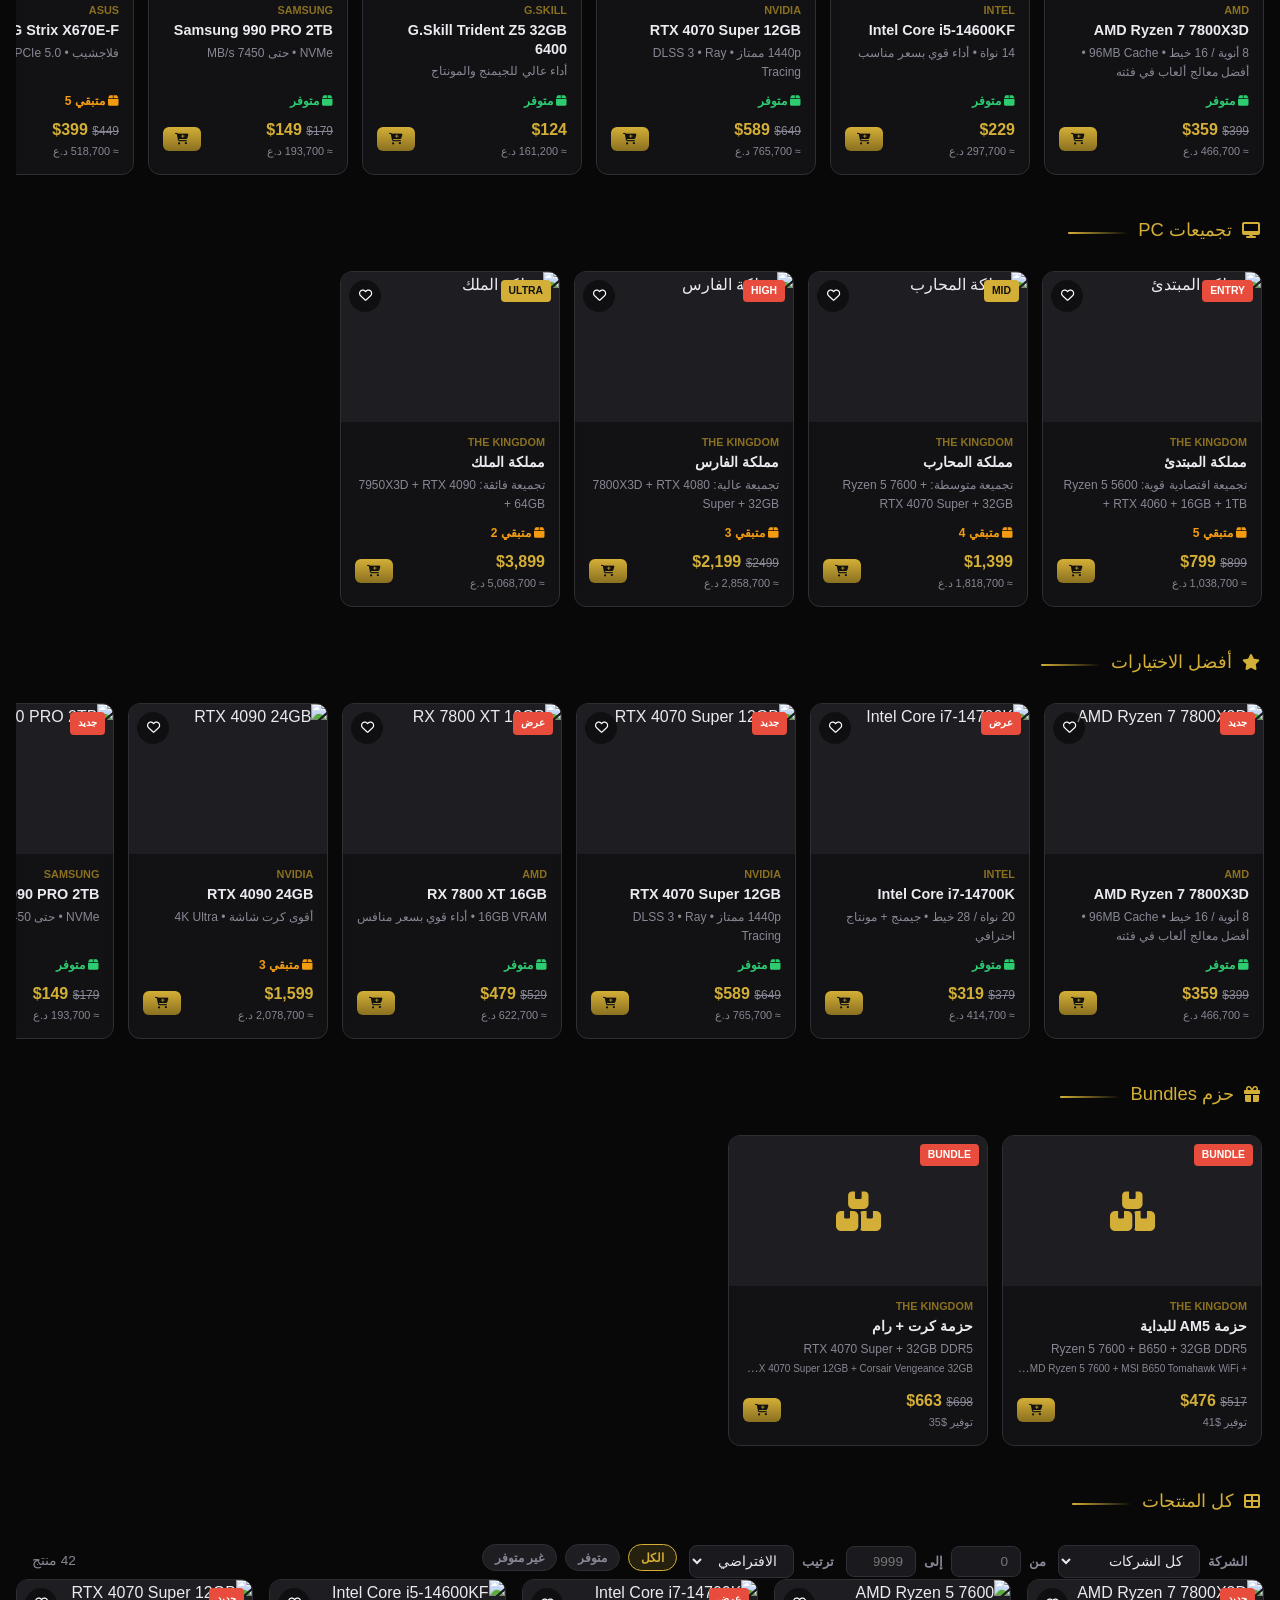
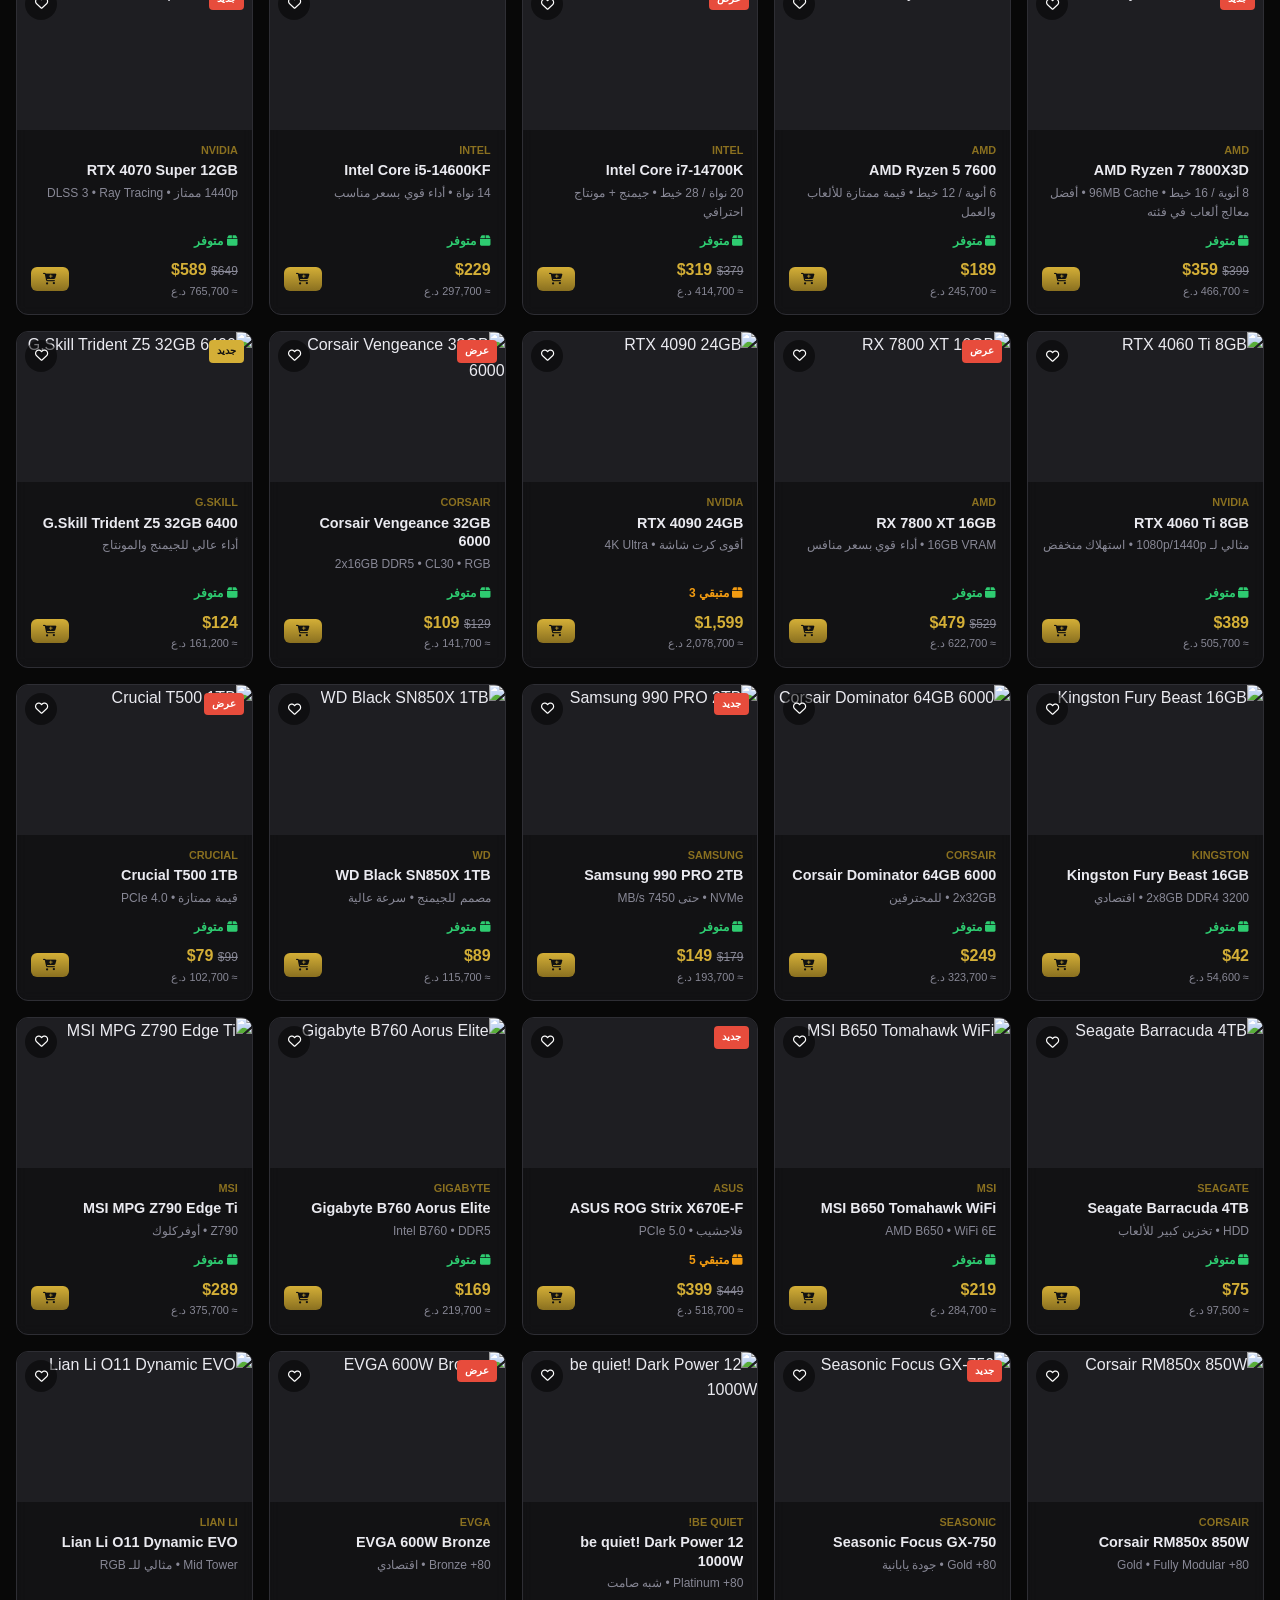
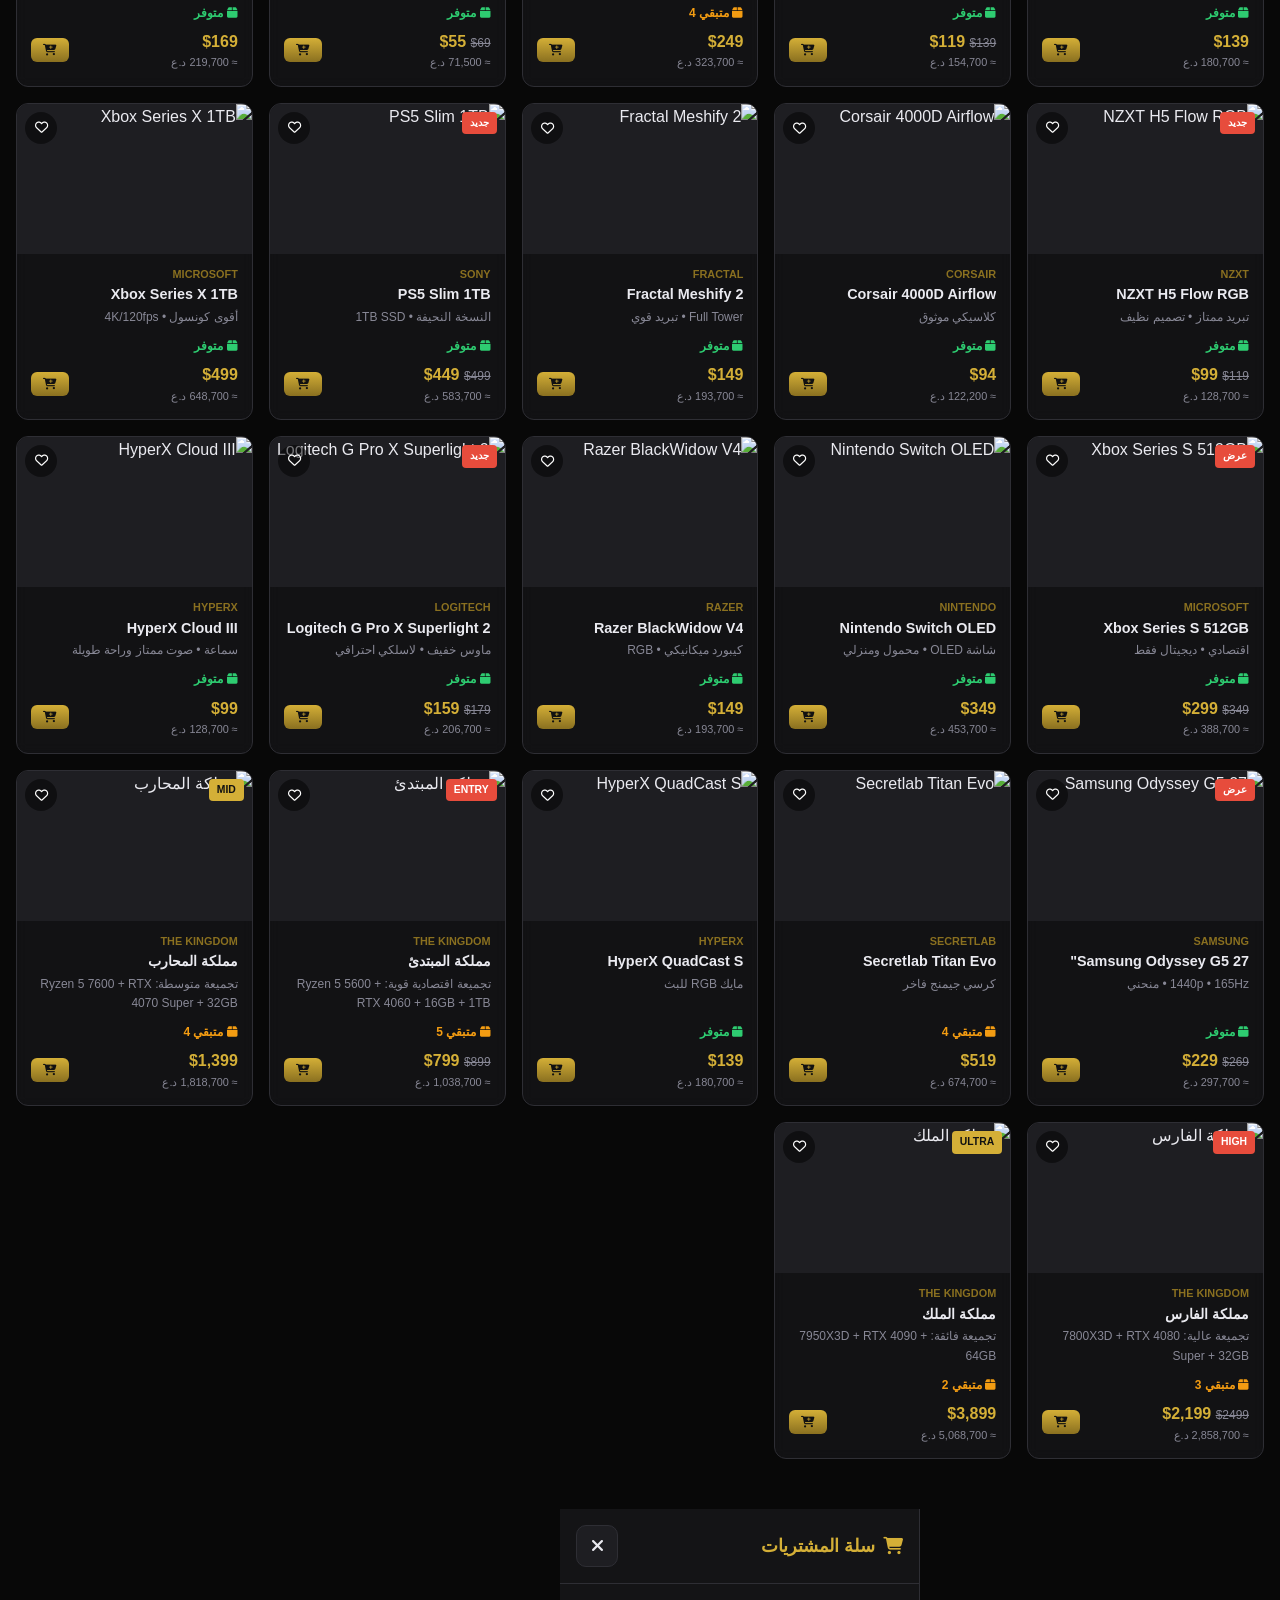
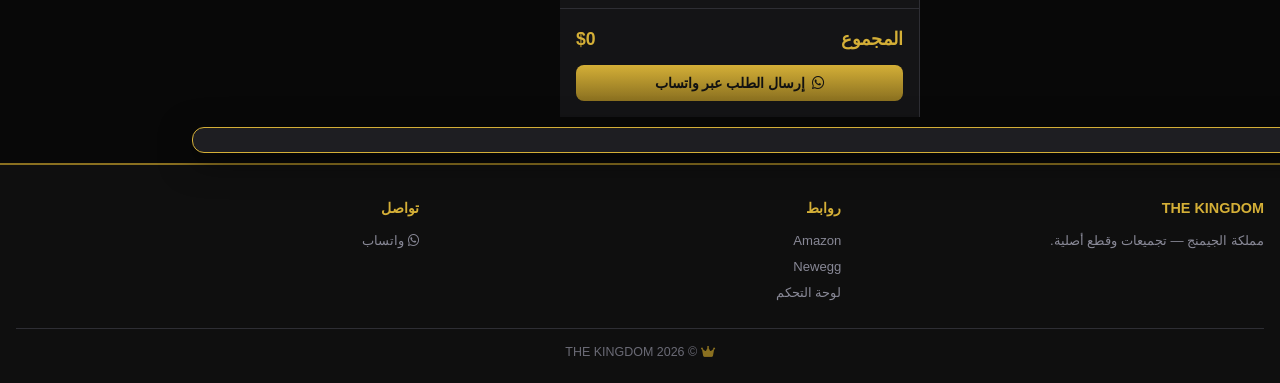
==== commit 508d428a: "Add files via upload" ====
--- a/index.html
+++ b/index.html
@@ -20,6 +20,8 @@
   <link rel="stylesheet" href="style.css">
 </head>
 <body>
+
+  <div class="particles" id="particles"></div>
 
   <div class="loading-overlay" id="loader">
     <div class="loader-ring"></div>
--- a/style.css
+++ b/style.css
@@ -1370,3 +1370,204 @@
   padding: 4px 0;
   border-bottom: 1px solid var(--border);
 }
+
+/* ========== Medieval Atmosphere ========== */
+body {
+  background-color: #080808;
+  background-image:
+    linear-gradient(180deg, rgba(8,8,8,0.82) 0%, rgba(8,8,8,0.92) 40%, rgba(8,8,8,0.96) 100%),
+    url("https://images.unsplash.com/photo-1514539079130-25950c84af65?w=1600&q=60");
+  background-size: cover;
+  background-position: center top;
+  background-attachment: fixed;
+  background-repeat: no-repeat;
+}
+
+[data-theme="light"] body {
+  background-image:
+    linear-gradient(180deg, rgba(245,245,247,0.88) 0%, rgba(240,240,244,0.94) 100%),
+    url("https://images.unsplash.com/photo-1514539079130-25950c84af65?w=1600&q=50");
+}
+
+.hero {
+  position: relative;
+  overflow: hidden;
+  padding: 48px 16px 52px;
+  border-bottom: 1px solid rgba(212,175,55,0.25);
+  background:
+    linear-gradient(180deg, rgba(20,16,10,0.55) 0%, rgba(8,8,8,0.85) 100%),
+    url("https://images.unsplash.com/photo-1565552645632-d725f8bfc19a?w=1400&q=55");
+  background-size: cover;
+  background-position: center;
+}
+
+.hero::before {
+  content: "";
+  position: absolute;
+  inset: 0;
+  background: radial-gradient(ellipse at center, rgba(212,175,55,0.12) 0%, transparent 70%);
+  pointer-events: none;
+}
+
+.hero h2, .hero p, .hero > div {
+  position: relative;
+  z-index: 1;
+}
+
+.hero h2 {
+  text-shadow: 0 0 30px rgba(212,175,55,0.45), 0 2px 8px rgba(0,0,0,0.8);
+  animation: glowPulse 3s ease-in-out infinite;
+}
+
+@keyframes glowPulse {
+  0%, 100% { text-shadow: 0 0 20px rgba(212,175,55,0.35), 0 2px 8px rgba(0,0,0,0.8); }
+  50% { text-shadow: 0 0 40px rgba(212,175,55,0.6), 0 2px 12px rgba(0,0,0,0.9); }
+}
+
+.product-card {
+  backdrop-filter: blur(6px);
+  background: rgba(20, 20, 22, 0.88);
+  transition: transform 0.3s cubic-bezier(.34,1.56,.64,1), border-color 0.25s, box-shadow 0.3s;
+}
+
+.product-card:hover {
+  transform: translateY(-8px) scale(1.02);
+  box-shadow: 0 16px 40px rgba(0,0,0,0.55), 0 0 0 1px rgba(212,175,55,0.35);
+  border-color: var(--gold);
+}
+
+.product-card:active {
+  transform: translateY(-2px) scale(0.98);
+}
+
+.cat-btn {
+  transition: all 0.25s cubic-bezier(.34,1.56,.64,1);
+}
+.cat-btn:hover {
+  transform: translateY(-2px);
+  box-shadow: 0 4px 12px rgba(212,175,55,0.2);
+}
+.cat-btn:active { transform: scale(0.95); }
+
+.btn-primary, .add-cart-btn {
+  transition: all 0.2s cubic-bezier(.34,1.56,.64,1);
+  position: relative;
+  overflow: hidden;
+}
+.btn-primary:hover, .add-cart-btn:hover {
+  transform: scale(1.05);
+  box-shadow: 0 6px 20px rgba(212,175,55,0.4);
+}
+.btn-primary:active, .add-cart-btn:active {
+  transform: scale(0.96);
+}
+
+.logo-svg {
+  transition: transform 0.4s ease;
+  filter: drop-shadow(0 0 6px rgba(212,175,55,0.4));
+}
+.logo:hover .logo-svg {
+  transform: rotate(-8deg) scale(1.08);
+}
+
+/* Floating particles layer */
+.particles {
+  position: fixed;
+  inset: 0;
+  pointer-events: none;
+  z-index: 1;
+  overflow: hidden;
+}
+.particle {
+  position: absolute;
+  width: 3px;
+  height: 3px;
+  background: rgba(212,175,55,0.55);
+  border-radius: 50%;
+  animation: floatUp linear infinite;
+  box-shadow: 0 0 6px rgba(212,175,55,0.6);
+}
+@keyframes floatUp {
+  0% { transform: translateY(100vh) scale(0.5); opacity: 0; }
+  10% { opacity: 1; }
+  90% { opacity: 0.8; }
+  100% { transform: translateY(-10vh) scale(1.2); opacity: 0; }
+}
+
+/* Section titles with sword accent */
+.section-title {
+  position: relative;
+  padding-bottom: 8px;
+}
+.section-title::after {
+  content: "";
+  display: block;
+  width: 60px;
+  height: 2px;
+  background: linear-gradient(90deg, var(--gold), transparent);
+  margin-top: 6px;
+  border-radius: 2px;
+}
+
+/* Scroll reveal */
+.reveal {
+  opacity: 0;
+  transform: translateY(24px);
+  transition: opacity 0.6s ease, transform 0.6s ease;
+}
+.reveal.visible {
+  opacity: 1;
+  transform: translateY(0);
+}
+
+/* Header glass */
+header {
+  background: rgba(15,15,15,0.85) !important;
+  backdrop-filter: blur(12px);
+  -webkit-backdrop-filter: blur(12px);
+}
+
+[data-theme="light"] header {
+  background: rgba(255,255,255,0.88) !important;
+}
+
+.top-bar {
+  position: relative;
+  z-index: 2;
+}
+
+/* Parallax-ish hero shine */
+.hero::after {
+  content: "⚔";
+  position: absolute;
+  font-size: 8rem;
+  opacity: 0.06;
+  left: 50%;
+  top: 50%;
+  transform: translate(-50%, -50%);
+  pointer-events: none;
+  color: var(--gold);
+}
+
+.container, .page, header, .bottom-nav, .cart-drawer, .toast, .modal-overlay {
+  position: relative;
+  z-index: 2;
+}
+.bottom-nav, .cart-drawer, .modal-overlay, .toast { z-index: 400; }
+
+/* Image zoom on cards */
+.product-img img {
+  transition: transform 0.5s ease;
+}
+.product-card:hover .product-img img {
+  transform: scale(1.1);
+}
+
+/* Ripple feel on icon buttons */
+.icon-btn {
+  transition: all 0.2s ease;
+}
+.icon-btn:hover {
+  transform: scale(1.1);
+  box-shadow: 0 0 12px rgba(212,175,55,0.3);
+}
